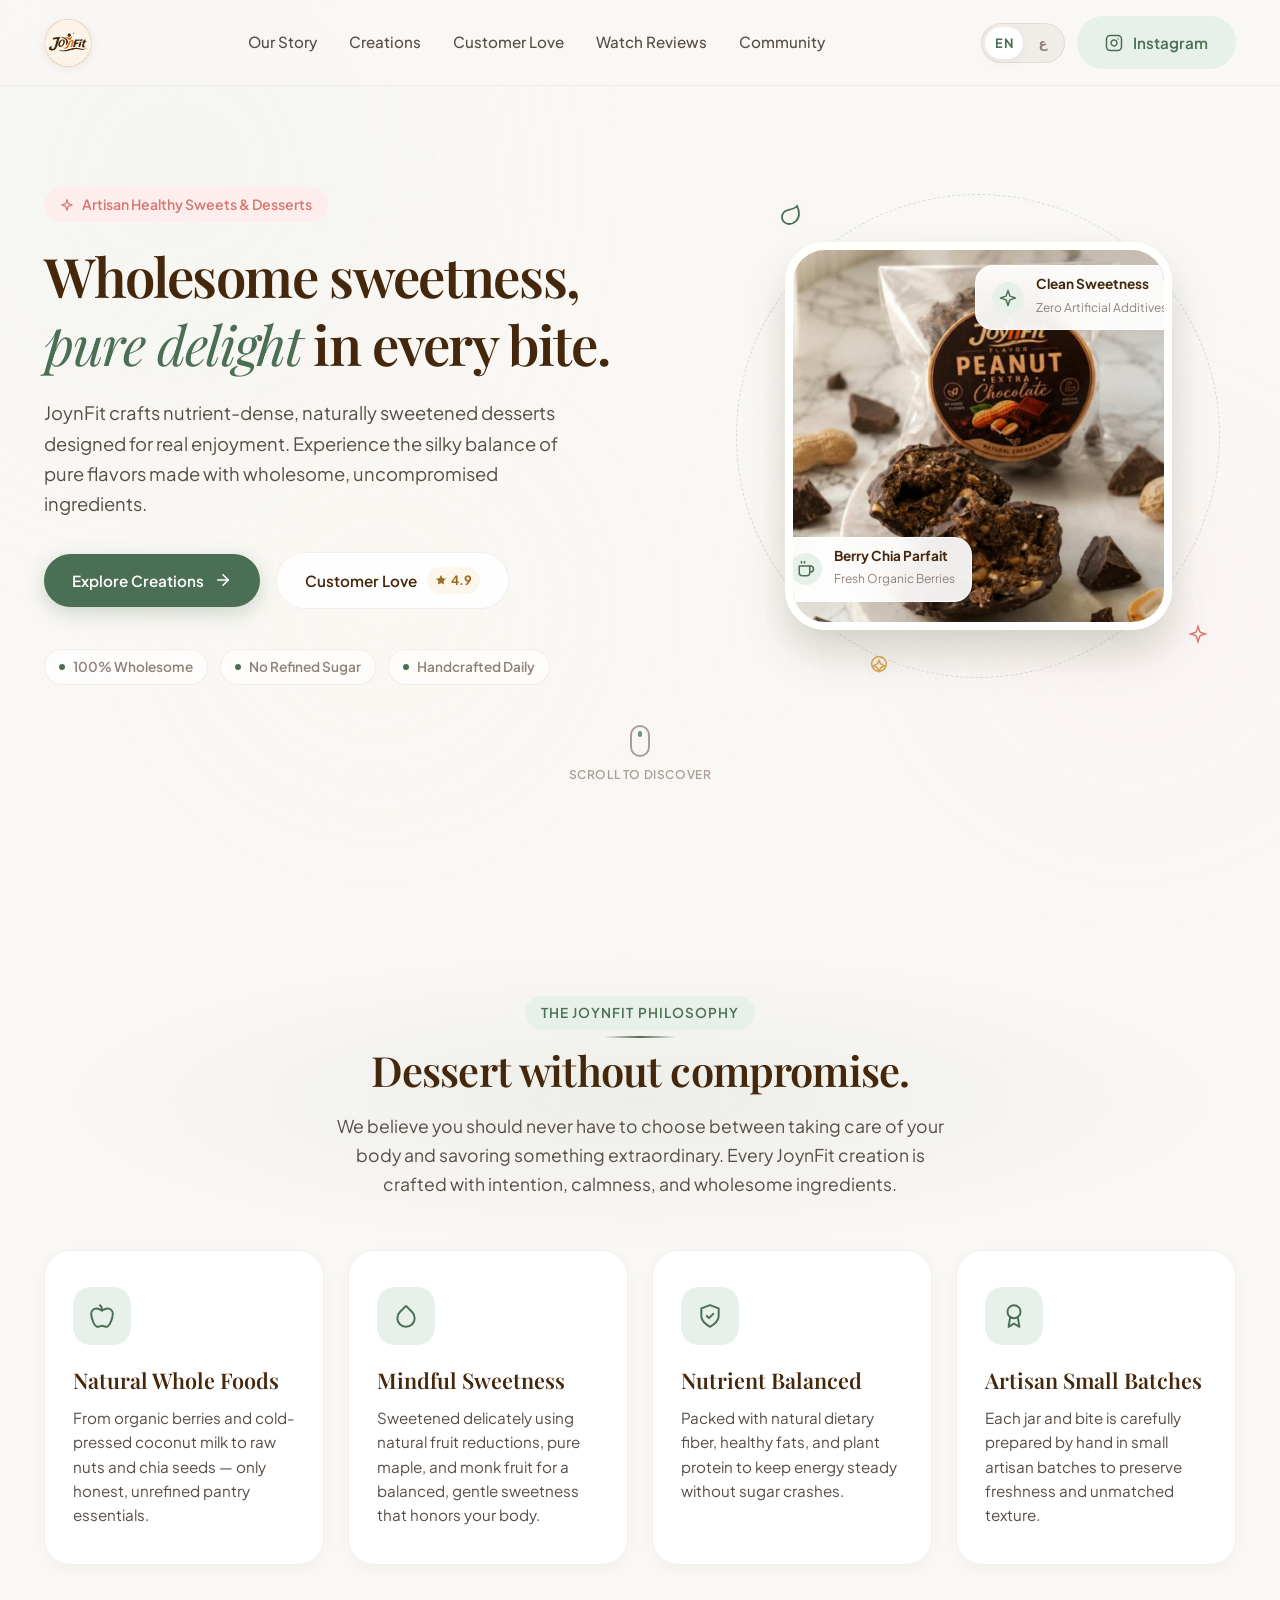
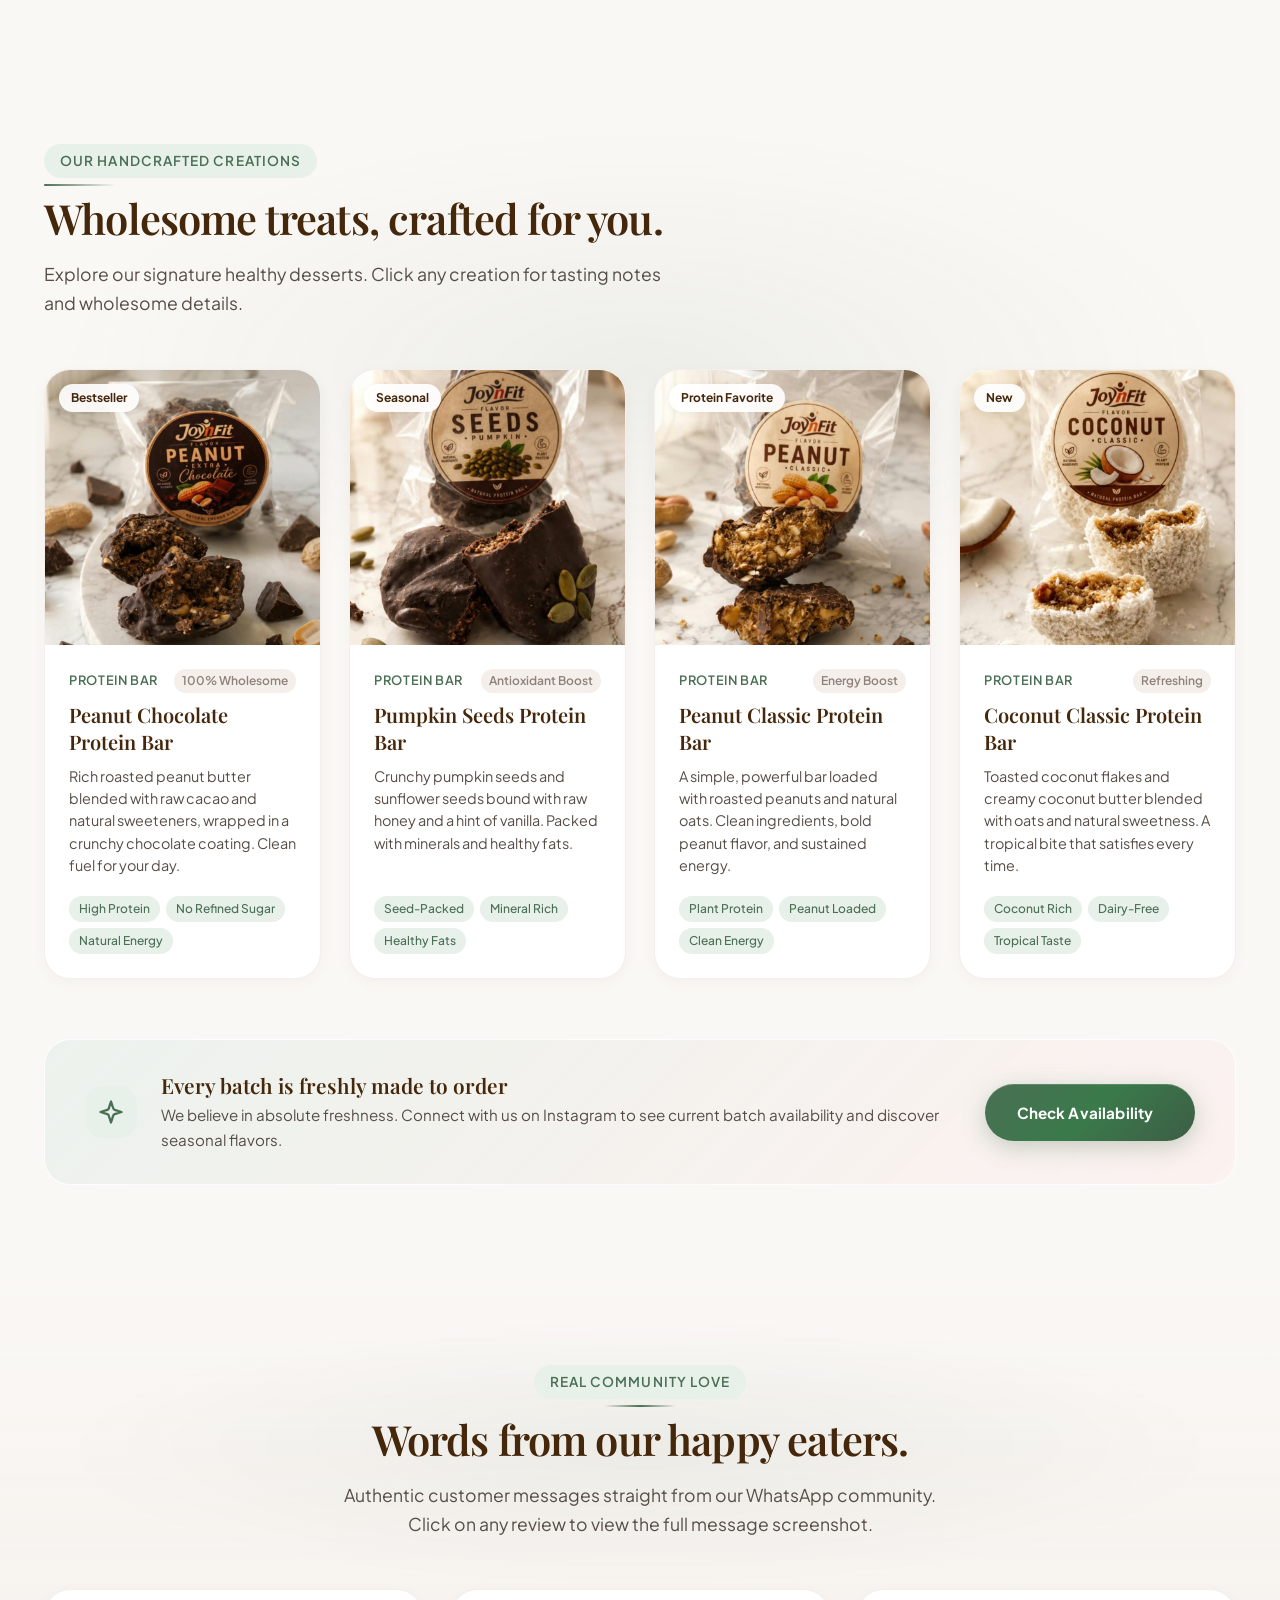
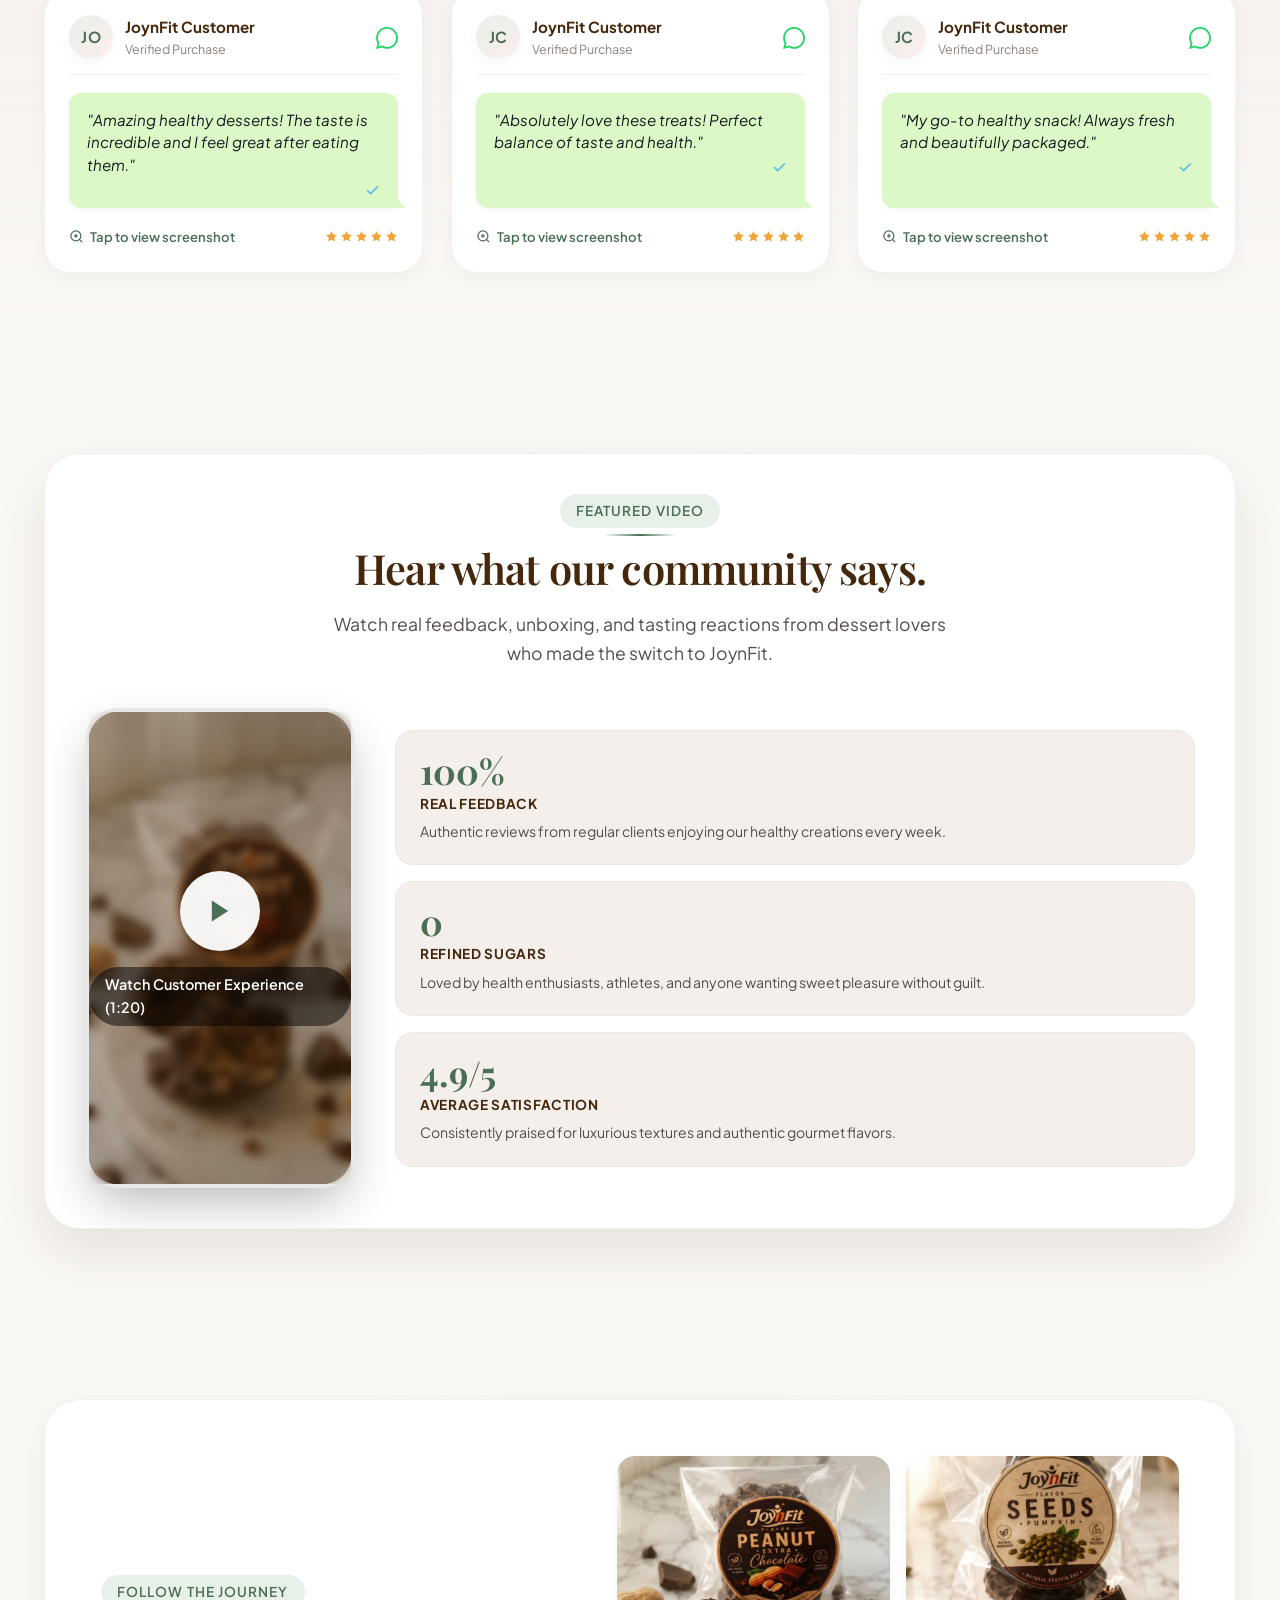
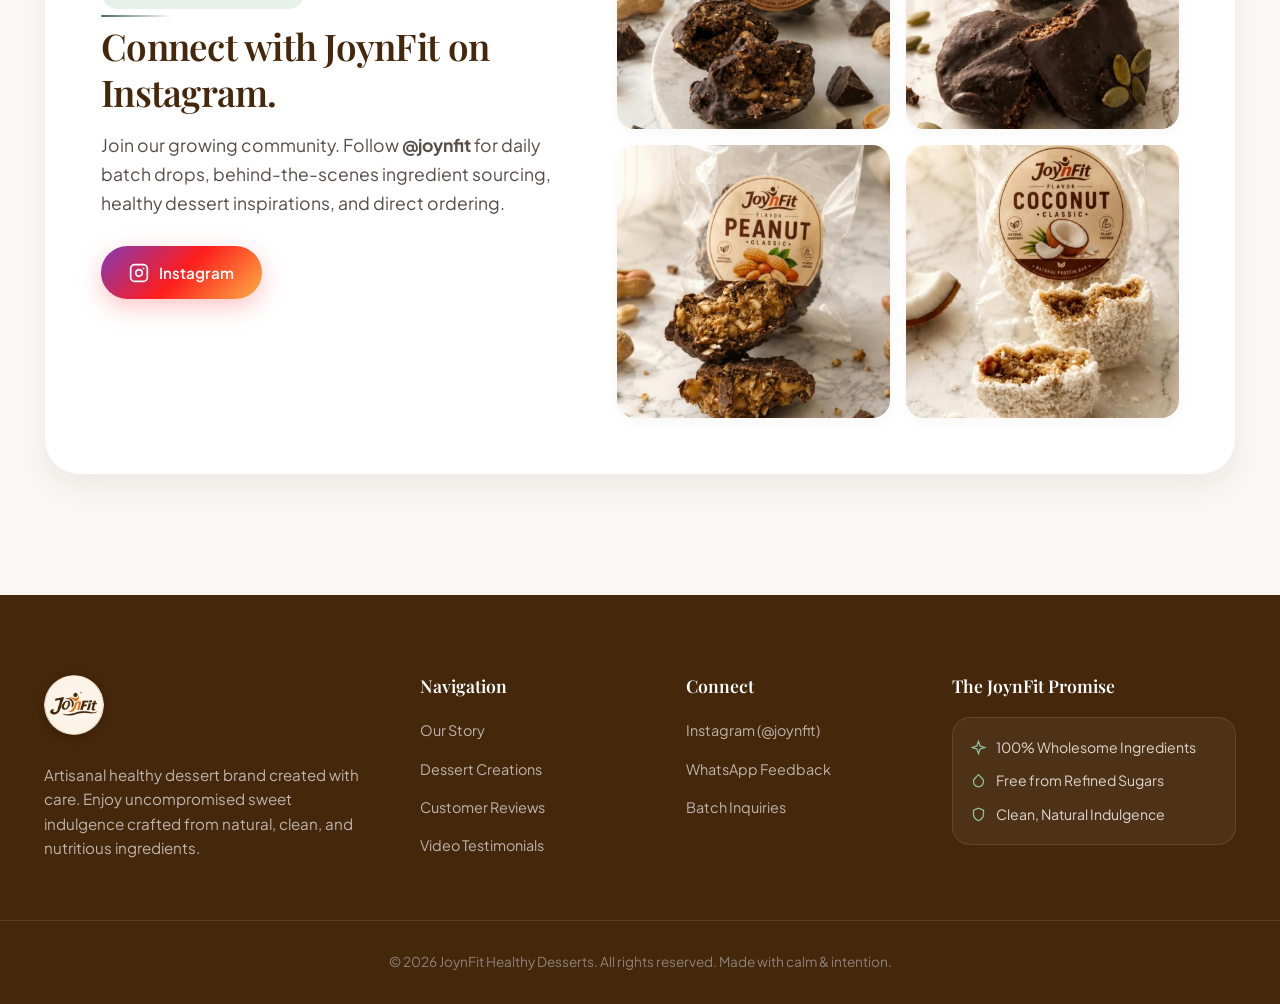
==== index.html @ 44694076 "Fix animations not appearing due to cache and CSS/JS mismatch. Add asset cache-busting, enable motio" ====
<!DOCTYPE html>
<html lang="en">

<head>
    <meta charset="UTF-8">
    <meta name="viewport" content="width=device-width, initial-scale=1.0">
    <title data-i18n="page.title">JoynFit — Healthy Desserts Crafted for Pure Joy</title>
    <meta name="description"
        content="Discover JoynFit: artisan healthy desserts made with wholesome ingredients, zero refined sugars, and exquisite taste. Fresh, clean, and guilt-free indulgence." data-i18n-content="page.description">

    <!-- Google Fonts: Playfair Display & Plus Jakarta Sans -->
    <link rel="preconnect" href="https://fonts.googleapis.com">
    <link rel="preconnect" href="https://fonts.gstatic.com" crossorigin>
    <link
        href="https://fonts.googleapis.com/css2?family=Cairo:wght@400;500;600;700&family=Outfit:wght@300;400;500;600;700&family=Playfair+Display:ital,wght@0,500;0,600;0,700;1,400;1,600&family=Plus+Jakarta+Sans:wght@300;400;500;600;700&display=swap"
        rel="stylesheet">

    <link rel="stylesheet" href="landingPage.css?v=20260921b">
</head>

<body class="js-pending">

    <!-- Ambient Organic Background Blobs -->
    <div class="ambient-glow glow-1" aria-hidden="true"></div>
    <div class="ambient-glow glow-2" aria-hidden="true"></div>
    <div class="ambient-glow glow-3" aria-hidden="true"></div>

    <!-- Navigation Bar -->
    <header class="site-header" id="header">
        <div class="nav-container">
            <a href="#hero" class="brand-logo" aria-label="JoynFit Home">
                <img src="assets/images/brand/joynfit_logo.png" alt="JoynFit" class="navbar-logo-img">
            </a>

            <nav class="desktop-nav" aria-label="Main Navigation">
                <ul class="nav-links">
                    <li><a href="#about" data-i18n="nav.story">Our Story</a></li>
                    <li><a href="#products" data-i18n="nav.creations">Creations</a></li>
                    <li><a href="#reviews" data-i18n="nav.love">Customer Love</a></li>
                    <li><a href="#video-review" data-i18n="nav.watch">Watch Reviews</a></li>
                    <li><a href="#instagram" data-i18n="nav.community">Community</a></li>
                </ul>
            </nav>

            <div class="header-actions">
                <div class="lang-switcher" role="group" aria-label="Language">
                    <button type="button" class="lang-btn is-active" data-set-lang="en" aria-pressed="true">EN</button>
                    <button type="button" class="lang-btn" data-set-lang="ar" aria-pressed="false">ع</button>
                </div>

                <a href="https://www.instagram.com/joynfit.eg?stkn=MWc2dnRtcTJsa2xocQ=="
                    class="btn btn-secondary nav-btn">
                    <svg width="18" height="18" viewBox="0 0 24 24" fill="none" stroke="currentColor" stroke-width="2"
                        stroke-linecap="round" stroke-linejoin="round">
                        <rect x="2" y="2" width="20" height="20" rx="5" ry="5"></rect>
                        <path d="M16 11.37A4 4 0 1 1 12.63 8 4 4 0 0 1 16 11.37z"></path>
                        <line x1="17.5" y1="6.5" x2="17.51" y2="6.5"></line>
                    </svg>
                    <span data-i18n="nav.instagram">Instagram</span>
                </a>
                <button class="mobile-toggle" id="mobileMenuBtn" aria-label="Toggle Navigation Menu">
                    <span></span>
                    <span></span>
                    <span></span>
                </button>
            </div>
        </div>

        <!-- Mobile Drawer Menu -->
        <div class="mobile-menu" id="mobileMenu">
            <ul class="mobile-links">
                <li><a href="#about" class="mobile-nav-link" data-i18n="nav.story">Our Story</a></li>
                <li><a href="#products" class="mobile-nav-link" data-i18n="nav.creations">Creations</a></li>
                <li><a href="#reviews" class="mobile-nav-link" data-i18n="nav.love">Customer Love</a></li>
                <li><a href="#video-review" class="mobile-nav-link" data-i18n="nav.watch">Watch Reviews</a></li>
                <li><a href="#instagram" class="mobile-nav-link" data-i18n="nav.community">Community</a></li>
            </ul>
            <div class="mobile-action-wrapper">
                <a href="#instagram" class="btn btn-primary mobile-cta" data-i18n="nav.explore_ig">Explore on Instagram</a>
            </div>
        </div>
    </header>

    <main>
        <!-- HERO SECTION -->
        <section class="hero-section animate-section" id="hero" data-section-anim="hero">
            <div class="container hero-grid">
                <!-- Hero Content Column -->
                <div class="hero-content reveal-on-scroll">
                    <div class="hero-tag">
                        <span class="tag-icon">
                            <svg width="14" height="14" viewBox="0 0 24 24" fill="none" stroke="currentColor"
                                stroke-width="2.2" stroke-linecap="round" stroke-linejoin="round">
                                <path
                                    d="m12 3-1.9 5.8a2 2 0 0 1-1.3 1.3L3 12l5.8 1.9a2 2 0 0 1 1.3 1.3L12 21l1.9-5.8a2 2 0 0 1 1.3-1.3L21 12l-5.8-1.9a2 2 0 0 1-1.3-1.3Z" />
                            </svg>
                        </span>
                        <span data-i18n="hero.tag">Artisan Healthy Sweets & Desserts</span>
                    </div>

                    <h1 class="hero-title" data-i18n-html="hero.title">
                        Wholesome sweetness, <br>
                        <em>pure delight</em> in every bite.
                    </h1>

                    <p class="hero-description" data-i18n="hero.desc">
                        JoynFit crafts nutrient-dense, naturally sweetened desserts designed for real enjoyment.
                        Experience the silky balance of pure flavors made with wholesome, uncompromised ingredients.
                    </p>

                    <div class="hero-cta-group">
                        <a href="#products" class="btn btn-primary">
                            <span data-i18n="hero.cta_explore">Explore Creations</span>
                            <svg width="18" height="18" viewBox="0 0 24 24" fill="none" stroke="currentColor"
                                stroke-width="2" stroke-linecap="round" stroke-linejoin="round">
                                <line x1="5" y1="12" x2="19" y2="12"></line>
                                <polyline points="12 5 19 12 12 19"></polyline>
                            </svg>
                        </a>
                        <a href="#reviews" class="btn btn-outline">
                            <span data-i18n="hero.cta_love">Customer Love</span>
                            <span class="badge-count">
                                <svg width="12" height="12" viewBox="0 0 24 24" fill="currentColor">
                                    <polygon
                                        points="12 2 15.09 8.26 22 9.27 17 14.14 18.18 21.02 12 17.77 5.82 21.02 7 14.14 2 9.27 8.91 8.26 12 2" />
                                </svg>
                                4.9
                            </span>
                        </a>
                    </div>

                    <!-- Trust Badges -->
                    <div class="hero-pill-badges">
                        <div class="pill-badge">
                            <span class="pill-dot"></span>
                            <span data-i18n="hero.pill1">100% Wholesome</span>
                        </div>
                        <div class="pill-badge">
                            <span class="pill-dot"></span>
                            <span data-i18n="hero.pill2">No Refined Sugar</span>
                        </div>
                        <div class="pill-badge">
                            <span class="pill-dot"></span>
                            <span data-i18n="hero.pill3">Handcrafted Daily</span>
                        </div>
                    </div>
                </div>

                <!-- Hero Visual Showcase Column -->
                <div class="hero-visual reveal-on-scroll">
                    <div class="hero-showcase-wrapper">
                        <!-- Organic soft backdrop rings -->
                        <div class="halo-circle halo-outer"></div>
                        <div class="halo-circle halo-inner"></div>

                        <!-- Floating Hero Image -->
                        <div class="floating-hero-image-card">
                            <img src="assets/images/products/dessert1.jpeg" alt="JoynFit Layered Chia & Berry Parfait"
                                class="hero-main-img" id="heroMainImage">

                            <!-- Floating Micro Glass Badges -->
                            <div class="floating-badge badge-top-right">
                                <span class="badge-icon-svg">
                                    <svg width="18" height="18" viewBox="0 0 24 24" fill="none" stroke="currentColor"
                                        stroke-width="2" stroke-linecap="round" stroke-linejoin="round">
                                        <path d="M12 2L9.5 9.5 2 12l7.5 2.5L12 22l2.5-7.5L22 12l-7.5-2.5z" />
                                    </svg>
                                </span>
                                <div class="badge-text-group">
                                    <strong data-i18n="hero.badge1_title">Clean Sweetness</strong>
                                    <small data-i18n="hero.badge1_sub">Zero Artificial Additives</small>
                                </div>
                            </div>

                            <div class="floating-badge badge-bottom-left">
                                <span class="badge-icon-svg">
                                    <svg width="18" height="18" viewBox="0 0 24 24" fill="none" stroke="currentColor"
                                        stroke-width="2" stroke-linecap="round" stroke-linejoin="round">
                                        <path d="M17 8h1a4 4 0 1 1 0 8h-1" />
                                        <path d="M3 8h14v9a4 4 0 0 1-4 4H7a4 4 0 0 1-4-4Z" />
                                        <line x1="6" y1="2" x2="6" y2="4" />
                                        <line x1="10" y1="2" x2="10" y2="4" />
                                    </svg>
                                </span>
                                <div class="badge-text-group">
                                    <strong data-i18n="hero.badge2_title">Berry Chia Parfait</strong>
                                    <small data-i18n="hero.badge2_sub">Fresh Organic Berries</small>
                                </div>
                            </div>
                        </div>

                        <!-- Decorative Floating Organic SVGs -->
                        <div class="deco-leaf leaf-1" aria-hidden="true">
                            <svg width="24" height="24" viewBox="0 0 24 24" fill="none" stroke="var(--accent-matcha)"
                                stroke-width="1.8">
                                <path
                                    d="M11 20A7 7 0 0 1 9.8 6.1C15.5 5 17 4.48 19 2c1 2 2 4.18 2 8 0 5.5-4.78 10-10 10Z" />
                            </svg>
                        </div>
                        <div class="deco-leaf leaf-2" aria-hidden="true">
                            <svg width="20" height="20" viewBox="0 0 24 24" fill="none" stroke="var(--accent-rose)"
                                stroke-width="1.8">
                                <path
                                    d="m12 3-1.9 5.8a2 2 0 0 1-1.3 1.3L3 12l5.8 1.9a2 2 0 0 1 1.3 1.3L12 21l1.9-5.8a2 2 0 0 1 1.3-1.3L21 12l-5.8-1.9a2 2 0 0 1-1.3-1.3Z" />
                            </svg>
                        </div>
                        <div class="deco-leaf leaf-3" aria-hidden="true">
                            <svg width="22" height="22" viewBox="0 0 24 24" fill="none" stroke="var(--accent-honey)"
                                stroke-width="1.8">
                                <circle cx="12" cy="12" r="8" />
                                <path d="m12 8 2 4 4 2-4 2-2 4-2-4-4-2 4-2Z" />
                            </svg>
                        </div>
                    </div>
                </div>
            </div>

            <!-- Scroll Indicator -->
            <a href="#about" class="scroll-indicator" aria-label="Scroll down">
                <span class="mouse-icon">
                    <span class="mouse-wheel"></span>
                </span>
                <span class="scroll-text" data-i18n="hero.scroll">Scroll to discover</span>
            </a>
        </section>

        <!-- BRAND STORY & PILLARS SECTION -->
        <section class="about-section animate-section" id="about" data-section-anim="about">
            <div class="container">
                <div class="section-header text-center reveal-on-scroll anim-child">
                    <span class="sub-heading" data-i18n="about.eyebrow">The JoynFit Philosophy</span>
                    <h2 class="section-title" data-i18n="about.title">Dessert without compromise.</h2>
                    <p class="section-intro" data-i18n="about.intro">
                        We believe you should never have to choose between taking care of your body and savoring
                        something extraordinary. Every JoynFit creation is crafted with intention, calmness, and
                        wholesome ingredients.
                    </p>
                </div>

                <div class="pillars-grid">
                    <div class="pillar-card reveal-on-scroll anim-child">
                        <div class="pillar-icon-box">
                            <svg width="26" height="26" viewBox="0 0 24 24" fill="none" stroke="currentColor"
                                stroke-width="1.8" stroke-linecap="round" stroke-linejoin="round">
                                <path
                                    d="M12 20.94c1.5 0 2.75 1.06 4 1.06 3 0 6-8 6-12.22A4.91 4.91 0 0 0 17 5c-2.22 0-4 1.44-5 2-1-.56-2.78-2-5-2a4.9 4.9 0 0 0-5 4.78C2 14 5 22 8 22c1.25 0 2.5-1.06 4-1.06Z" />
                                <path d="M10 2c1 .5 2 2 2 5" />
                            </svg>
                        </div>
                        <h3 data-i18n="about.p1_title">Natural Whole Foods</h3>
                        <p data-i18n="about.p1_desc">From organic berries and cold-pressed coconut milk to raw nuts and chia seeds — only honest,
                            unrefined pantry essentials.</p>
                    </div>

                    <div class="pillar-card reveal-on-scroll anim-child">
                        <div class="pillar-icon-box">
                            <svg width="26" height="26" viewBox="0 0 24 24" fill="none" stroke="currentColor"
                                stroke-width="1.8" stroke-linecap="round" stroke-linejoin="round">
                                <path d="M12 2.69l5.66 5.66a8 8 0 1 1-11.31 0z" />
                            </svg>
                        </div>
                        <h3 data-i18n="about.p2_title">Mindful Sweetness</h3>
                        <p data-i18n="about.p2_desc">Sweetened delicately using natural fruit reductions, pure maple, and monk fruit for a
                            balanced, gentle sweetness that honors your body.</p>
                    </div>

                    <div class="pillar-card reveal-on-scroll anim-child">
                        <div class="pillar-icon-box">
                            <svg width="26" height="26" viewBox="0 0 24 24" fill="none" stroke="currentColor"
                                stroke-width="1.8" stroke-linecap="round" stroke-linejoin="round">
                                <path d="M12 22s8-4 8-10V5l-8-3-8 3v7c0 6 8 10 8 10z" />
                                <path d="m9 12 2 2 4-4" />
                            </svg>
                        </div>
                        <h3 data-i18n="about.p3_title">Nutrient Balanced</h3>
                        <p data-i18n="about.p3_desc">Packed with natural dietary fiber, healthy fats, and plant protein to keep energy steady
                            without sugar crashes.</p>
                    </div>

                    <div class="pillar-card reveal-on-scroll anim-child">
                        <div class="pillar-icon-box">
                            <svg width="26" height="26" viewBox="0 0 24 24" fill="none" stroke="currentColor"
                                stroke-width="1.8" stroke-linecap="round" stroke-linejoin="round">
                                <circle cx="12" cy="8" r="6" />
                                <path d="M15.477 12.89 17 22l-5-3-5 3 1.523-9.11" />
                            </svg>
                        </div>
                        <h3 data-i18n="about.p4_title">Artisan Small Batches</h3>
                        <p data-i18n="about.p4_desc">Each jar and bite is carefully prepared by hand in small artisan batches to preserve
                            freshness and unmatched texture.</p>
                    </div>
                </div>
            </div>
        </section>

        <!-- PRODUCTS SHOWCASE SECTION -->
        <section class="products-section animate-section" id="products" data-section-anim="products">
            <div class="container">
                <div class="products-header reveal-on-scroll anim-child">
                    <div>
                        <span class="sub-heading" data-i18n="products.eyebrow">Our Handcrafted Creations</span>
                        <h2 class="section-title" data-i18n="products.title">Wholesome treats, crafted for you.</h2>
                        <p class="section-intro" data-i18n="products.intro">Explore our signature healthy desserts. Click any creation for tasting
                            notes and wholesome details.</p>
                    </div>


                </div>

                <!-- Product Cards Grid -->
                <div class="products-grid">

                    <!-- Product Card 1 -->
                    <div class="product-card reveal-on-scroll anim-child">
                        <div class="product-img-wrapper">
                            <span class="product-tag" data-i18n="p1.tag">Bestseller</span>
                            <img src="assets/images/products/dessert1.jpeg" alt="Peanut Chocolate Protein Bar"
                                class="product-img">
                            <button class="quick-view-btn" data-i18n="products.quick">Quick View</button>
                        </div>
                        <div class="product-info">
                            <div class="product-meta">
                                <span class="product-category" data-i18n="products.category">Protein Bar</span>
                                <span class="calorie-badge" data-i18n="p1.badge">100% Wholesome</span>
                            </div>
                            <h3 class="product-name" data-i18n="p1.name">Peanut Chocolate Protein Bar</h3>
                            <p class="product-desc" data-i18n="p1.desc">Rich roasted peanut butter blended with raw cacao and natural sweeteners, wrapped in a crunchy chocolate coating. Clean fuel for your day.</p>

                            <div class="product-highlights">
                                <span class="highlight-chip" data-i18n="p1.h1">High Protein</span>
                                <span class="highlight-chip" data-i18n="p1.h2">No Refined Sugar</span>
                                <span class="highlight-chip" data-i18n="p1.h3">Natural Energy</span>
                            </div>

                            <!-- Product Details for Modal (Stored cleanly in HTML) -->
                            <div class="product-extra-data" hidden>
                                <span class="extra-calories">220 kcal</span>
                                <span class="extra-protein">12g</span>
                                <span class="extra-fiber">4g</span>
                                <span class="extra-ingredients" data-i18n="p1.ing">Roasted peanut butter, organic raw cacao, Medjool dates, oats, natural chocolate coating, pink Himalayan salt.</span>
                            </div>
                        </div>
                    </div>

                    <!-- Product Card 2 -->
                    <div class="product-card reveal-on-scroll anim-child">
                        <div class="product-img-wrapper">
                            <span class="product-tag" data-i18n="p2.tag">Seasonal</span>
                            <img src="assets/images/products/dessert2.jpeg" alt="Pumpkin Seeds Protein Bar"
                                class="product-img">
                            <button class="quick-view-btn" data-i18n="products.quick">Quick View</button>
                        </div>
                        <div class="product-info">
                            <div class="product-meta">
                                <span class="product-category" data-i18n="products.category">Protein Bar</span>
                                <span class="calorie-badge" data-i18n="p2.badge">Antioxidant Boost</span>
                            </div>
                            <h3 class="product-name" data-i18n="p2.name">Pumpkin Seeds Protein Bar</h3>
                            <p class="product-desc" data-i18n="p2.desc">Crunchy pumpkin seeds and sunflower seeds bound with raw honey and a hint of vanilla. Packed with minerals and healthy fats.</p>

                            <div class="product-highlights">
                                <span class="highlight-chip" data-i18n="p2.h1">Seed-Packed</span>
                                <span class="highlight-chip" data-i18n="p2.h2">Mineral Rich</span>
                                <span class="highlight-chip" data-i18n="p2.h3">Healthy Fats</span>
                            </div>

                            <!-- Product Details for Modal (Stored cleanly in HTML) -->
                            <div class="product-extra-data" hidden>
                                <span class="extra-calories">200 kcal</span>
                                <span class="extra-protein">10g</span>
                                <span class="extra-fiber">5g</span>
                                <span class="extra-ingredients" data-i18n="p2.ing">Pumpkin seeds, sunflower seeds, raw honey, oats, vanilla extract, cold-pressed coconut oil.</span>
                            </div>
                        </div>
                    </div>

                    <!-- Product Card 3 -->
                    <div class="product-card reveal-on-scroll anim-child">
                        <div class="product-img-wrapper">
                            <span class="product-tag" data-i18n="p3.tag">Protein Favorite</span>
                            <img src="assets/images/products/dessert3.jpeg" alt="Peanut Classic Protein Bar"
                                class="product-img">
                            <button class="quick-view-btn" data-i18n="products.quick">Quick View</button>
                        </div>
                        <div class="product-info">
                            <div class="product-meta">
                                <span class="product-category" data-i18n="products.category">Protein Bar</span>
                                <span class="calorie-badge" data-i18n="p3.badge">Energy Boost</span>
                            </div>
                            <h3 class="product-name" data-i18n="p3.name">Peanut Classic Protein Bar</h3>
                            <p class="product-desc" data-i18n="p3.desc">A simple, powerful bar loaded with roasted peanuts and natural oats. Clean ingredients, bold peanut flavor, and sustained energy.</p>

                            <div class="product-highlights">
                                <span class="highlight-chip" data-i18n="p3.h1">Plant Protein</span>
                                <span class="highlight-chip" data-i18n="p3.h2">Peanut Loaded</span>
                                <span class="highlight-chip" data-i18n="p3.h3">Clean Energy</span>
                            </div>

                            <!-- Product Details for Modal (Stored cleanly in HTML) -->
                            <div class="product-extra-data" hidden>
                                <span class="extra-calories">210 kcal</span>
                                <span class="extra-protein">11g</span>
                                <span class="extra-fiber">3g</span>
                                <span class="extra-ingredients" data-i18n="p3.ing">Roasted peanuts, organic oats, Medjool dates, natural peanut butter, a touch of sea salt.</span>
                            </div>
                        </div>
                    </div>

                    <!-- Product Card 4 -->
                    <div class="product-card reveal-on-scroll anim-child">
                        <div class="product-img-wrapper">
                            <span class="product-tag" data-i18n="p4.tag">New</span>
                            <img src="assets/images/products/dessert4.jpeg" alt="Coconut Classic Protein Bar"
                                class="product-img">
                            <button class="quick-view-btn" data-i18n="products.quick">Quick View</button>
                        </div>
                        <div class="product-info">
                            <div class="product-meta">
                                <span class="product-category" data-i18n="products.category">Protein Bar</span>
                                <span class="calorie-badge" data-i18n="p4.badge">Refreshing</span>
                            </div>
                            <h3 class="product-name" data-i18n="p4.name">Coconut Classic Protein Bar</h3>
                            <p class="product-desc" data-i18n="p4.desc">Toasted coconut flakes and creamy coconut butter blended with oats and natural sweetness. A tropical bite that satisfies every time.</p>

                            <div class="product-highlights">
                                <span class="highlight-chip" data-i18n="p4.h1">Coconut Rich</span>
                                <span class="highlight-chip" data-i18n="p4.h2">Dairy-Free</span>
                                <span class="highlight-chip" data-i18n="p4.h3">Tropical Taste</span>
                            </div>

                            <!-- Product Details for Modal (Stored cleanly in HTML) -->
                            <div class="product-extra-data" hidden>
                                <span class="extra-calories">190 kcal</span>
                                <span class="extra-protein">8g</span>
                                <span class="extra-fiber">4g</span>
                                <span class="extra-ingredients" data-i18n="p4.ing">Toasted coconut flakes, coconut butter, organic oats, Medjool dates, vanilla extract, a pinch of sea salt.</span>
                            </div>
                        </div>
                    </div>

                </div>

                <!-- Note to User / Custom Order Banner -->
                <div class="custom-orders-callout reveal-on-scroll anim-child">
                    <div class="callout-icon-svg">
                        <svg width="28" height="28" viewBox="0 0 24 24" fill="none" stroke="currentColor"
                            stroke-width="2" stroke-linecap="round" stroke-linejoin="round">
                            <path
                                d="m12 3-1.9 5.8a2 2 0 0 1-1.3 1.3L3 12l5.8 1.9a2 2 0 0 1 1.3 1.3L12 21l1.9-5.8a2 2 0 0 1 1.3-1.3L21 12l-5.8-1.9a2 2 0 0 1-1.3-1.3Z" />
                        </svg>
                    </div>
                    <div class="callout-content">
                        <h4 data-i18n="callout.title">Every batch is freshly made to order</h4>
                        <p data-i18n="callout.desc">We believe in absolute freshness. Connect with us on Instagram to see current batch
                            availability and discover seasonal flavors.</p>
                    </div>
                    <a href="#instagram" class="btn btn-callout-cta">
                        <span data-i18n="callout.cta">Check Availability</span>
                        <svg width="18" height="18" viewBox="0 0 24 24" fill="none" stroke="currentColor"
                            stroke-width="2.2" stroke-linecap="round" stroke-linejoin="round">
                            <line x1="5" y1="12" x2="19" y2="12"></line>
                            <polyline points="12 5 19 12 12 19"></polyline>
                        </svg>
                    </a>
                </div>
            </div>
        </section>

        <!-- CUSTOMER REVIEWS (WHATSAPP TESTIMONIALS) SECTION -->
        <section class="reviews-section animate-section" id="reviews" data-section-anim="reviews">
            <div class="container">
                <div class="section-header text-center reveal-on-scroll anim-child">
                    <span class="sub-heading" data-i18n="reviews.eyebrow">Real Community Love</span>
                    <h2 class="section-title" data-i18n="reviews.title">Words from our happy eaters.</h2>
                    <p class="section-intro" data-i18n="reviews.intro">
                        Authentic customer messages straight from our WhatsApp community. Click on any review to view
                        the full message screenshot.
                    </p>
                </div>

                <div class="reviews-gallery-wrapper">
                    <div class="reviews-grid" id="reviewsGrid">

                        <!-- Review Card 1 (WhatsApp Mock Card & Screenshot Slot) -->
                        <div class="review-card reveal-on-scroll anim-child" data-review-img="assets/images/reviews/review1.jpeg">
                            <div class="whatsapp-card-header">
                                <div class="user-avatar-initials">JO</div>
                                <div class="user-meta">
                                    <div class="user-name" data-i18n="reviews.customer">JoynFit Customer</div>
                                    <div class="user-status" data-i18n="reviews.verified">Verified Purchase</div>
                                </div>
                                <div class="wa-brand-icon" title="WhatsApp Verified Feedback">
                                    <svg width="22" height="22" viewBox="0 0 24 24" fill="#25D366">
                                        <path
                                            d="M.057 24l1.687-6.163c-1.041-1.804-1.588-3.849-1.587-5.946.003-6.556 5.338-11.891 11.893-11.891 3.181.001 6.167 1.24 8.413 3.488 2.245 2.248 3.481 5.236 3.48 8.414-.003 6.557-5.338 11.892-11.893 11.892-1.99-.001-3.951-.5-5.688-1.448l-6.305 1.654zm6.597-3.807c1.676.995 3.276 1.591 5.392 1.592 5.448 0 9.886-4.434 9.889-9.885.002-5.462-4.415-9.89-9.881-9.892-5.452 0-9.887 4.434-9.889 9.884-.001 2.225.651 3.891 1.746 5.634l-.999 3.648 3.742-.981z" />
                                    </svg>
                                </div>
                            </div>

                            <div class="wa-chat-bubble">
                                <p class="wa-message-text" data-i18n="reviews.q1">
                                    "Amazing healthy desserts! The taste is incredible and I feel great after eating
                                    them."
                                </p>
                                <div class="wa-message-footer">
                                    <span class="wa-checkmarks">
                                        <svg width="15" height="15" viewBox="0 0 24 24" fill="none"
                                            stroke="currentColor" stroke-width="2.5" stroke-linecap="round"
                                            stroke-linejoin="round">
                                            <polyline points="20 6 9 17 4 12"></polyline>
                                        </svg>
                                    </span>
                                </div>
                            </div>

                            <div class="review-card-action">
                                <span class="review-view-hint">
                                    <svg width="15" height="15" viewBox="0 0 24 24" fill="none" stroke="currentColor"
                                        stroke-width="2">
                                        <circle cx="11" cy="11" r="8"></circle>
                                        <line x1="21" y1="21" x2="16.65" y2="16.65"></line>
                                        <line x1="11" y1="8" x2="11" y2="14"></line>
                                        <line x1="8" y1="11" x2="14" y2="11"></line>
                                    </svg>
                                    <span data-i18n="reviews.tap">Tap to view screenshot</span>
                                </span>
                                <span class="rating-stars" aria-label="5 stars">
                                    <svg width="13" height="13" viewBox="0 0 24 24" fill="currentColor">
                                        <polygon
                                            points="12 2 15.09 8.26 22 9.27 17 14.14 18.18 21.02 12 17.77 5.82 21.02 7 14.14 2 9.27 8.91 8.26 12 2" />
                                    </svg>
                                    <svg width="13" height="13" viewBox="0 0 24 24" fill="currentColor">
                                        <polygon
                                            points="12 2 15.09 8.26 22 9.27 17 14.14 18.18 21.02 12 17.77 5.82 21.02 7 14.14 2 9.27 8.91 8.26 12 2" />
                                    </svg>
                                    <svg width="13" height="13" viewBox="0 0 24 24" fill="currentColor">
                                        <polygon
                                            points="12 2 15.09 8.26 22 9.27 17 14.14 18.18 21.02 12 17.77 5.82 21.02 7 14.14 2 9.27 8.91 8.26 12 2" />
                                    </svg>
                                    <svg width="13" height="13" viewBox="0 0 24 24" fill="currentColor">
                                        <polygon
                                            points="12 2 15.09 8.26 22 9.27 17 14.14 18.18 21.02 12 17.77 5.82 21.02 7 14.14 2 9.27 8.91 8.26 12 2" />
                                    </svg>
                                    <svg width="13" height="13" viewBox="0 0 24 24" fill="currentColor">
                                        <polygon
                                            points="12 2 15.09 8.26 22 9.27 17 14.14 18.18 21.02 12 17.77 5.82 21.02 7 14.14 2 9.27 8.91 8.26 12 2" />
                                    </svg>
                                </span>
                            </div>
                        </div>

                        <!-- Review Card 2 -->
                        <div class="review-card reveal-on-scroll anim-child" data-review-img="assets/images/reviews/review4.jpeg">
                            <div class="whatsapp-card-header">
                                <div class="user-avatar-initials">JC</div>
                                <div class="user-meta">
                                    <div class="user-name" data-i18n="reviews.customer">JoynFit Customer</div>
                                    <div class="user-status" data-i18n="reviews.verified">Verified Purchase</div>
                                </div>
                                <div class="wa-brand-icon" title="WhatsApp Verified Feedback">
                                    <svg width="22" height="22" viewBox="0 0 24 24" fill="#25D366">
                                        <path
                                            d="M.057 24l1.687-6.163c-1.041-1.804-1.588-3.849-1.587-5.946.003-6.556 5.338-11.891 11.893-11.891 3.181.001 6.167 1.24 8.413 3.488 2.245 2.248 3.481 5.236 3.48 8.414-.003 6.557-5.338 11.892-11.893 11.892-1.99-.001-3.951-.5-5.688-1.448l-6.305 1.654zm6.597-3.807c1.676.995 3.276 1.591 5.392 1.592 5.448 0 9.886-4.434 9.889-9.885.002-5.462-4.415-9.89-9.881-9.892-5.452 0-9.887 4.434-9.889 9.884-.001 2.225.651 3.891 1.746 5.634l-.999 3.648 3.742-.981z" />
                                    </svg>
                                </div>
                            </div>

                            <div class="wa-chat-bubble">
                                <p class="wa-message-text" data-i18n="reviews.q2">
                                    "Absolutely love these treats! Perfect balance of taste and health."
                                </p>
                                <div class="wa-message-footer">
                                    <span class="wa-checkmarks">
                                        <svg width="15" height="15" viewBox="0 0 24 24" fill="none"
                                            stroke="currentColor" stroke-width="2.5" stroke-linecap="round"
                                            stroke-linejoin="round">
                                            <polyline points="20 6 9 17 4 12"></polyline>
                                        </svg>
                                    </span>
                                </div>
                            </div>

                            <div class="review-card-action">
                                <span class="review-view-hint">
                                    <svg width="15" height="15" viewBox="0 0 24 24" fill="none" stroke="currentColor"
                                        stroke-width="2">
                                        <circle cx="11" cy="11" r="8"></circle>
                                        <line x1="21" y1="21" x2="16.65" y2="16.65"></line>
                                        <line x1="11" y1="8" x2="11" y2="14"></line>
                                        <line x1="8" y1="11" x2="14" y2="11"></line>
                                    </svg>
                                    <span data-i18n="reviews.tap">Tap to view screenshot</span>
                                </span>
                                <span class="rating-stars" aria-label="5 stars">
                                    <svg width="13" height="13" viewBox="0 0 24 24" fill="currentColor">
                                        <polygon
                                            points="12 2 15.09 8.26 22 9.27 17 14.14 18.18 21.02 12 17.77 5.82 21.02 7 14.14 2 9.27 8.91 8.26 12 2" />
                                    </svg>
                                    <svg width="13" height="13" viewBox="0 0 24 24" fill="currentColor">
                                        <polygon
                                            points="12 2 15.09 8.26 22 9.27 17 14.14 18.18 21.02 12 17.77 5.82 21.02 7 14.14 2 9.27 8.91 8.26 12 2" />
                                    </svg>
                                    <svg width="13" height="13" viewBox="0 0 24 24" fill="currentColor">
                                        <polygon
                                            points="12 2 15.09 8.26 22 9.27 17 14.14 18.18 21.02 12 17.77 5.82 21.02 7 14.14 2 9.27 8.91 8.26 12 2" />
                                    </svg>
                                    <svg width="13" height="13" viewBox="0 0 24 24" fill="currentColor">
                                        <polygon
                                            points="12 2 15.09 8.26 22 9.27 17 14.14 18.18 21.02 12 17.77 5.82 21.02 7 14.14 2 9.27 8.91 8.26 12 2" />
                                    </svg>
                                    <svg width="13" height="13" viewBox="0 0 24 24" fill="currentColor">
                                        <polygon
                                            points="12 2 15.09 8.26 22 9.27 17 14.14 18.18 21.02 12 17.77 5.82 21.02 7 14.14 2 9.27 8.91 8.26 12 2" />
                                    </svg>
                                </span>
                            </div>
                        </div>

                        <!-- Review Card 3 -->
                        <div class="review-card reveal-on-scroll anim-child" data-review-img="assets/images/reviews/review7.jpeg">
                            <div class="whatsapp-card-header">
                                <div class="user-avatar-initials">JC</div>
                                <div class="user-meta">
                                    <div class="user-name" data-i18n="reviews.customer">JoynFit Customer</div>
                                    <div class="user-status" data-i18n="reviews.verified">Verified Purchase</div>
                                </div>
                                <div class="wa-brand-icon" title="WhatsApp Verified Feedback">
                                    <svg width="22" height="22" viewBox="0 0 24 24" fill="#25D366">
                                        <path
                                            d="M.057 24l1.687-6.163c-1.041-1.804-1.588-3.849-1.587-5.946.003-6.556 5.338-11.891 11.893-11.891 3.181.001 6.167 1.24 8.413 3.488 2.245 2.248 3.481 5.236 3.48 8.414-.003 6.557-5.338 11.892-11.893 11.892-1.99-.001-3.951-.5-5.688-1.448l-6.305 1.654zm6.597-3.807c1.676.995 3.276 1.591 5.392 1.592 5.448 0 9.886-4.434 9.889-9.885.002-5.462-4.415-9.89-9.881-9.892-5.452 0-9.887 4.434-9.889 9.884-.001 2.225.651 3.891 1.746 5.634l-.999 3.648 3.742-.981z" />
                                    </svg>
                                </div>
                            </div>

                            <div class="wa-chat-bubble">
                                <p class="wa-message-text" data-i18n="reviews.q3">
                                    "My go-to healthy snack! Always fresh and beautifully packaged."
                                </p>
                                <div class="wa-message-footer">
                                    <span class="wa-checkmarks">
                                        <svg width="15" height="15" viewBox="0 0 24 24" fill="none"
                                            stroke="currentColor" stroke-width="2.5" stroke-linecap="round"
                                            stroke-linejoin="round">
                                            <polyline points="20 6 9 17 4 12"></polyline>
                                        </svg>
                                    </span>
                                </div>
                            </div>

                            <div class="review-card-action">
                                <span class="review-view-hint">
                                    <svg width="15" height="15" viewBox="0 0 24 24" fill="none" stroke="currentColor"
                                        stroke-width="2">
                                        <circle cx="11" cy="11" r="8"></circle>
                                        <line x1="21" y1="21" x2="16.65" y2="16.65"></line>
                                        <line x1="11" y1="8" x2="11" y2="14"></line>
                                        <line x1="8" y1="11" x2="14" y2="11"></line>
                                    </svg>
                                    <span data-i18n="reviews.tap">Tap to view screenshot</span>
                                </span>
                                <span class="rating-stars" aria-label="5 stars">
                                    <svg width="13" height="13" viewBox="0 0 24 24" fill="currentColor">
                                        <polygon
                                            points="12 2 15.09 8.26 22 9.27 17 14.14 18.18 21.02 12 17.77 5.82 21.02 7 14.14 2 9.27 8.91 8.26 12 2" />
                                    </svg>
                                    <svg width="13" height="13" viewBox="0 0 24 24" fill="currentColor">
                                        <polygon
                                            points="12 2 15.09 8.26 22 9.27 17 14.14 18.18 21.02 12 17.77 5.82 21.02 7 14.14 2 9.27 8.91 8.26 12 2" />
                                    </svg>
                                    <svg width="13" height="13" viewBox="0 0 24 24" fill="currentColor">
                                        <polygon
                                            points="12 2 15.09 8.26 22 9.27 17 14.14 18.18 21.02 12 17.77 5.82 21.02 7 14.14 2 9.27 8.91 8.26 12 2" />
                                    </svg>
                                    <svg width="13" height="13" viewBox="0 0 24 24" fill="currentColor">
                                        <polygon
                                            points="12 2 15.09 8.26 22 9.27 17 14.14 18.18 21.02 12 17.77 5.82 21.02 7 14.14 2 9.27 8.91 8.26 12 2" />
                                    </svg>
                                    <svg width="13" height="13" viewBox="0 0 24 24" fill="currentColor">
                                        <polygon
                                            points="12 2 15.09 8.26 22 9.27 17 14.14 18.18 21.02 12 17.77 5.82 21.02 7 14.14 2 9.27 8.91 8.26 12 2" />
                                    </svg>
                                </span>
                            </div>
                        </div>

                    </div>
                </div>
            </div>
        </section>

        <!-- CUSTOMER REVIEWS VIDEO SPOTLIGHT SECTION -->
        <section class="video-section animate-section" id="video-review" data-section-anim="video">
            <div class="container">
                <div class="video-showcase-box reveal-on-scroll anim-child">
                    <div class="video-header-content text-center">
                        <span class="sub-heading" data-i18n="video.eyebrow">Featured Video</span>
                        <h2 class="section-title" data-i18n="video.title">Hear what our community says.</h2>
                        <p class="section-intro" data-i18n="video.intro">
                            Watch real feedback, unboxing, and tasting reactions from dessert lovers who made the switch
                            to JoynFit.
                        </p>
                    </div>

                    <div class="video-player-container">
                        <!-- Video Player Frame -->
                        <div class="video-frame" id="videoPlayerFrame">
                            <video id="reviewVideo" preload="metadata" poster="assets/images/products/dessert1.jpeg">
                                <source src="assets/video/joynfit-video.mp4" type="video/mp4">
                                Your browser does not support the video tag.
                            </video>

                            <!-- Video Glass Overlay Controls -->
                            <div class="video-overlay" id="videoOverlay">
                                <button class="play-pulse-btn" id="playVideoBtn"
                                    aria-label="Play Customer Review Video">
                                    <svg width="28" height="28" viewBox="0 0 24 24" fill="currentColor">
                                        <polygon points="5 3 19 12 5 21 5 3"></polygon>
                                    </svg>
                                </button>
                                <span class="video-badge" data-i18n="video.badge">Watch Customer Experience (1:20)</span>
                            </div>

                            <!-- Video Inline Controls Bar -->
                            <div class="video-control-bar" id="videoControlBar">
                                <button class="video-btn" id="miniPlayBtn" aria-label="Play or Pause">
                                    <svg width="16" height="16" viewBox="0 0 24 24" fill="currentColor">
                                        <polygon points="5 3 19 12 5 21 5 3"></polygon>
                                    </svg>
                                </button>
                                <div class="video-progress-bar">
                                    <div class="video-progress-fill" id="videoProgressFill"></div>
                                </div>
                                <button class="video-btn" id="muteBtn" aria-label="Toggle Sound">
                                    <svg width="16" height="16" viewBox="0 0 24 24" fill="none" stroke="currentColor"
                                        stroke-width="2" stroke-linecap="round" stroke-linejoin="round">
                                        <polygon points="11 5 6 9 2 9 2 15 6 15 11 19 11 5"></polygon>
                                        <path d="M19.07 4.93a10 10 0 0 1 0 14.14M15.54 8.46a5 5 0 0 1 0 7.07"></path>
                                    </svg>
                                </button>
                                <button class="video-btn" id="fullscreenBtn" aria-label="Toggle Fullscreen">
                                    <svg width="16" height="16" viewBox="0 0 24 24" fill="none" stroke="currentColor"
                                        stroke-width="2" stroke-linecap="round" stroke-linejoin="round">
                                        <path
                                            d="M8 3H5a2 2 0 0 0-2 2v3m18 0V5a2 2 0 0 0-2-2h-3m0 18h3a2 2 0 0 0 2-2v-3M3 16v3a2 2 0 0 0 2 2h3">
                                        </path>
                                    </svg>
                                </button>
                            </div>
                        </div>

                        <!-- Video highlights side card -->
                        <div class="video-side-stats">
                            <div class="video-stat-item">
                                <span class="stat-number">100%</span>
                                <span class="stat-label" data-i18n="video.s1_label">Real Feedback</span>
                                <p data-i18n="video.s1_desc">Authentic reviews from regular clients enjoying our healthy creations every week.</p>
                            </div>
                            <div class="video-stat-item">
                                <span class="stat-number">0</span>
                                <span class="stat-label" data-i18n="video.s2_label">Refined Sugars</span>
                                <p data-i18n="video.s2_desc">Loved by health enthusiasts, athletes, and anyone wanting sweet pleasure without
                                    guilt.</p>
                            </div>
                            <div class="video-stat-item">
                                <span class="stat-number">4.9/5</span>
                                <span class="stat-label" data-i18n="video.s3_label">Average Satisfaction</span>
                                <p data-i18n="video.s3_desc">Consistently praised for luxurious textures and authentic gourmet flavors.</p>
                            </div>
                        </div>
                    </div>
                </div>
            </div>
        </section>

        <!-- INSTAGRAM / COMMUNITY SECTION -->
        <section class="instagram-section animate-section" id="instagram" data-section-anim="instagram">
            <div class="container">
                <div class="insta-banner-box reveal-on-scroll anim-child">
                    <div class="insta-content">
                        <span class="sub-heading" data-i18n="ig.eyebrow">Follow The Journey</span>
                        <h2 class="section-title" data-i18n="ig.title">Connect with JoynFit on Instagram.</h2>
                        <p class="section-intro" data-i18n-html="ig.intro">
                            Join our growing community. Follow <strong>@joynfit</strong> for daily batch drops,
                            behind-the-scenes ingredient sourcing, healthy dessert inspirations, and direct ordering.
                        </p>
                        <div class="insta-actions">
                            <a href="https://www.instagram.com/joynfit.eg?stkn=MWc2dnRtcTJsa2xocQ==" target="_blank"
                                rel="noopener noreferrer" class="btn btn-instagram">
                                <svg width="20" height="20" viewBox="0 0 24 24" fill="none" stroke="currentColor"
                                    stroke-width="2" stroke-linecap="round" stroke-linejoin="round">
                                    <rect x="2" y="2" width="20" height="20" rx="5" ry="5"></rect>
                                    <path d="M16 11.37A4 4 0 1 1 12.63 8 4 4 0 0 1 16 11.37z"></path>
                                    <line x1="17.5" y1="6.5" x2="17.51" y2="6.5"></line>
                                </svg>
                                <span data-i18n="nav.instagram">Instagram</span>
                            </a>
                        </div>
                    </div>

                    <!-- Instagram Visual Grid Cards -->
                    <div class="insta-grid">
                        <a href="https://www.instagram.com/joynfit.eg?stkn=MWc2dnRtcTJsa2xocQ==" target="_blank"
                            rel="noopener noreferrer" class="insta-post-card">
                            <img src="assets/images/products/dessert1.jpeg" alt="Peanut Chocolate Protein Bar on Instagram">
                            <div class="insta-overlay">
                                <svg width="22" height="22" viewBox="0 0 24 24" fill="white">
                                    <path
                                        d="M12 21.35l-1.45-1.32C5.4 15.36 2 12.28 2 8.5 2 5.42 4.42 3 7.5 3c1.74 0 3.41.81 4.5 2.09C13.09 3.81 14.76 3 16.5 3 19.58 3 22 5.42 22 8.5c0 3.78-3.4 6.86-8.55 11.54L12 21.35z" />
                                </svg>
                            </div>
                        </a>
                        <a href="https://www.instagram.com/joynfit.eg?stkn=MWc2dnRtcTJsa2xocQ==" target="_blank"
                            rel="noopener noreferrer" class="insta-post-card">
                            <img src="assets/images/products/dessert2.jpeg"
                                alt="Pumpkin Seeds Protein Bar on Instagram">
                            <div class="insta-overlay">
                                <svg width="22" height="22" viewBox="0 0 24 24" fill="white">
                                    <path
                                        d="M12 21.35l-1.45-1.32C5.4 15.36 2 12.28 2 8.5 2 5.42 4.42 3 7.5 3c1.74 0 3.41.81 4.5 2.09C13.09 3.81 14.76 3 16.5 3 19.58 3 22 5.42 22 8.5c0 3.78-3.4 6.86-8.55 11.54L12 21.35z" />
                                </svg>
                            </div>
                        </a>
                        <a href="https://www.instagram.com/joynfit.eg?stkn=MWc2dnRtcTJsa2xocQ==" target="_blank"
                            rel="noopener noreferrer" class="insta-post-card">
                            <img src="assets/images/products/dessert3.jpeg" alt="Peanut Classic Protein Bar on Instagram">
                            <div class="insta-overlay">
                                <svg width="22" height="22" viewBox="0 0 24 24" fill="white">
                                    <path
                                        d="M12 21.35l-1.45-1.32C5.4 15.36 2 12.28 2 8.5 2 5.42 4.42 3 7.5 3c1.74 0 3.41.81 4.5 2.09C13.09 3.81 14.76 3 16.5 3 19.58 3 22 5.42 22 8.5c0 3.78-3.4 6.86-8.55 11.54L12 21.35z" />
                                </svg>
                            </div>
                        </a>
                        <a href="https://www.instagram.com/joynfit.eg?stkn=MWc2dnRtcTJsa2xocQ==" target="_blank"
                            rel="noopener noreferrer" class="insta-post-card">
                            <img src="assets/images/products/dessert4.jpeg" alt="Coconut Classic Protein Bar on Instagram">
                            <div class="insta-overlay">
                                <svg width="22" height="22" viewBox="0 0 24 24" fill="white">
                                    <path
                                        d="M12 21.35l-1.45-1.32C5.4 15.36 2 12.28 2 8.5 2 5.42 4.42 3 7.5 3c1.74 0 3.41.81 4.5 2.09C13.09 3.81 14.76 3 16.5 3 19.58 3 22 5.42 22 8.5c0 3.78-3.4 6.86-8.55 11.54L12 21.35z" />
                                </svg>
                            </div>
                        </a>
                    </div>
                </div>
            </div>
        </section>
    </main>

    <!-- FOOTER -->
    <footer class="site-footer animate-section" data-section-anim="footer">
        <div class="container footer-content">
            <div class="footer-brand-col">
                <a href="#hero" class="brand-logo footer-logo" aria-label="JoynFit Home">
                    <img src="assets/images/brand/joynfit_logo.png" alt="JoynFit" class="footer-logo-img">
                </a>
                <p class="footer-bio" data-i18n="footer.bio">
                    Artisanal healthy dessert brand created with care. Enjoy uncompromised sweet indulgence crafted from
                    natural, clean, and nutritious ingredients.
                </p>
            </div>

            <div class="footer-links-col">
                <h4 data-i18n="footer.nav">Navigation</h4>
                <ul>
                    <li><a href="#about" data-i18n="nav.story">Our Story</a></li>
                    <li><a href="#products" data-i18n="footer.creations">Dessert Creations</a></li>
                    <li><a href="#reviews" data-i18n="footer.reviews">Customer Reviews</a></li>
                    <li><a href="#video-review" data-i18n="footer.video">Video Testimonials</a></li>
                </ul>
            </div>

            <div class="footer-links-col">
                <h4 data-i18n="footer.connect">Connect</h4>
                <ul>
                    <li><a href="#instagram" data-i18n="footer.ig">Instagram (@joynfit)</a></li>
                    <li><a href="#reviews" data-i18n="footer.wa">WhatsApp Feedback</a></li>
                    <li><a href="#products" data-i18n="footer.batch">Batch Inquiries</a></li>
                </ul>
            </div>

            <div class="footer-badge-col">
                <h4 data-i18n="footer.promise">The JoynFit Promise</h4>
                <div class="footer-promise-box">
                    <span class="promise-item">
                        <svg width="15" height="15" viewBox="0 0 24 24" fill="none" stroke="currentColor"
                            stroke-width="2">
                            <path d="M12 2L9.5 9.5 2 12l7.5 2.5L12 22l2.5-7.5L22 12l-7.5-2.5z" />
                        </svg>
                        <span data-i18n="footer.pr1">100% Wholesome Ingredients</span>
                    </span>
                    <span class="promise-item">
                        <svg width="15" height="15" viewBox="0 0 24 24" fill="none" stroke="currentColor"
                            stroke-width="2">
                            <path d="M12 2.69l5.66 5.66a8 8 0 1 1-11.31 0z" />
                        </svg>
                        <span data-i18n="footer.pr2">Free from Refined Sugars</span>
                    </span>
                    <span class="promise-item">
                        <svg width="15" height="15" viewBox="0 0 24 24" fill="none" stroke="currentColor"
                            stroke-width="2">
                            <path d="M12 22s8-4 8-10V5l-8-3-8 3v7c0 6 8 10 8 10z" />
                        </svg>
                        <span data-i18n="footer.pr3">Clean, Natural Indulgence</span>
                    </span>
                </div>
            </div>
        </div>

        <div class="footer-bottom text-center">
            <div class="container">
                <p data-i18n="footer.copy">© 2026 JoynFit Healthy Desserts. All rights reserved. Made with calm & intention.</p>
            </div>
        </div>
    </footer>

    <!-- LIGHTBOX MODAL FOR WHATSAPP REVIEWS (Fully in HTML) -->
    <div class="modal-backdrop" id="reviewLightboxModal" aria-hidden="true" role="dialog">
        <div class="lightbox-dialog">
            <button class="modal-close-btn" id="closeReviewModalBtn" aria-label="Close Preview">&times;</button>
            <div class="lightbox-body">
                <img src="" alt="WhatsApp Customer Review Full Screenshot" id="lightboxReviewImg" class="lightbox-img">
                <div class="lightbox-caption">
                    <strong id="lightboxReviewName" data-i18n="modal.review_title">Customer Review</strong>
                    <p id="lightboxReviewQuote" data-i18n="modal.review_quote">WhatsApp verified feedback from our community.</p>
                </div>
            </div>
        </div>
    </div>

    <!-- QUICK VIEW DETAIL MODAL (Fully in HTML, no HTML strings in JS) -->
    <div class="modal-backdrop" id="productModal" aria-hidden="true" role="dialog">
        <div class="product-modal-dialog">
            <button class="modal-close-btn" id="closeProductModalBtn"
                aria-label="Close Product Details">&times;</button>
            <div class="product-modal-grid">
                <div class="modal-img-col">
                    <img id="modalProductImg" src="" alt="Product Detail">
                </div>
                <div class="modal-details-col">
                    <span class="modal-meta-category" id="modalProductCategory"></span>
                    <h3 class="modal-title" id="modalProductTitle"></h3>
                    <p class="modal-desc" id="modalProductDesc"></p>

                    <div class="modal-nutrition-grid">
                        <div class="nutrition-item">
                            <strong id="modalProductCalories"></strong>
                            <span data-i18n="modal.energy">Energy</span>
                        </div>
                        <div class="nutrition-item">
                            <strong id="modalProductProtein"></strong>
                            <span data-i18n="modal.protein">Clean Protein</span>
                        </div>
                        <div class="nutrition-item">
                            <strong id="modalProductFiber"></strong>
                            <span data-i18n="modal.fiber">Dietary Fiber</span>
                        </div>
                    </div>

                    <div class="modal-ingredients">
                        <h5 data-i18n="modal.ingredients">Wholesome Ingredients</h5>
                        <p id="modalProductIngredients"></p>
                    </div>

                    <a href="#instagram" class="btn btn-primary" id="modalProductCta" data-i18n="modal.cta">
                        Inquire / Request Batch on Instagram
                    </a>
                </div>
            </div>
        </div>
    </div>

    <!-- JavaScript logic -->
    <script src="i18n.js?v=20260921b"></script>
    <script src="landingPage.js?v=20260921b"></script>
</body>

</html>
---- landingPage.css ----
/* ==========================================================================
   JoynFit Healthy Desserts — Main Stylesheet
   Aesthetic: Healthy, Fresh, Clean, Calm, Modern, Premium, Sweet & Appetizing
   Zero inline CSS in HTML. 100% SVG Icons, Zero Emojis.
   Fully responsive across Mobile, Tablet, and Desktop.
   ========================================================================== */

/* --------------------------------------------------------------------------
   Design Tokens & CSS Variables
   -------------------------------------------------------------------------- */
:root {
  /* Color Palette: Warm soft pastels & organic natural tones */
  --bg-main: #FAF8F5;
  --bg-surface: #FFFFFF;
  --bg-surface-elevated: #FFFFFF;
  --bg-soft-cream: #F5EFEB;
  --bg-warm-beige: #EFE8E1;

  --accent-matcha: #4A6F54;
  --accent-matcha-light: #E7F0E9;
  --accent-matcha-hover: #3D5D46;

  --accent-rose: #D47970;
  --accent-rose-light: #FDEEED;
  --accent-rose-hover: #BF655C;

  --accent-honey: #D4A359;
  --accent-honey-light: #FCF6EC;

  --text-dark: #45270b;
  --text-body: #574D47;
  --text-muted: #8E827A;
  --text-light: #FAF8F5;

  --border-subtle: rgba(69, 39, 11, 0.07);
  --border-focus: rgba(74, 111, 84, 0.35);

  --shadow-sm: 0 4px 14px rgba(69, 39, 11, 0.04);
  --shadow-md: 0 12px 28px rgba(69, 39, 11, 0.07);
  --shadow-lg: 0 24px 50px rgba(69, 39, 11, 0.10);
  --shadow-float: 0 20px 40px -10px rgba(74, 111, 84, 0.18);

  --radius-sm: 10px;
  --radius-md: 18px;
  --radius-lg: 26px;
  --radius-full: 9999px;

  /* Typography */
  --font-serif: 'Playfair Display', Georgia, serif;
  --font-sans: 'Plus Jakarta Sans', 'Outfit', system-ui, -apple-system, sans-serif;

  /* Transitions */
  --transition-fast: 0.2s cubic-bezier(0.16, 1, 0.3, 1);
  --transition-smooth: 0.4s cubic-bezier(0.16, 1, 0.3, 1);
  --transition-slow: 0.7s cubic-bezier(0.16, 1, 0.3, 1);
}

/* --------------------------------------------------------------------------
   Reset & Base Styles
   -------------------------------------------------------------------------- */
*, *::before, *::after {
  box-sizing: border-box;
  margin: 0;
  padding: 0;
}

html {
  scroll-behavior: smooth;
  font-size: 16px;
  -webkit-text-size-adjust: 100%;
  overflow-x: hidden;
}

body {
  font-family: var(--font-sans);
  background-color: var(--bg-main);
  color: var(--text-body);
  line-height: 1.65;
  overflow-x: hidden;
  position: relative;
  min-height: 100vh;
  -webkit-font-smoothing: antialiased;
  -moz-osx-font-smoothing: grayscale;
}

main {
  overflow-x: hidden;
}

img, video {
  max-width: 100%;
  height: auto;
  display: block;
}

svg {
  display: inline-block;
  vertical-align: middle;
}

a {
  color: inherit;
  text-decoration: none;
  transition: color var(--transition-fast);
}

button {
  cursor: pointer;
  border: none;
  background: none;
  font-family: inherit;
  transition: all var(--transition-fast);
  -webkit-tap-highlight-color: transparent;
}

ul {
  list-style: none;
}

.container {
  width: 100%;
  max-width: 1240px;
  margin: 0 auto;
  padding: 0 24px;
}

/* --------------------------------------------------------------------------
   Ambient Background Effects
   -------------------------------------------------------------------------- */
.ambient-glow {
  position: fixed;
  border-radius: 50%;
  filter: blur(120px);
  pointer-events: none;
  z-index: -1;
  opacity: 0.55;
  animation: blobFloat 20s infinite alternate ease-in-out;
  max-width: 90vw;
  max-height: 90vw;
}

.glow-1 {
  width: 550px;
  height: 550px;
  background: radial-gradient(circle, rgba(231, 240, 233, 0.9) 0%, rgba(231, 240, 233, 0) 70%);
  top: -100px;
  left: -100px;
}

.glow-2 {
  width: 600px;
  height: 600px;
  background: radial-gradient(circle, rgba(253, 238, 237, 0.8) 0%, rgba(253, 238, 237, 0) 70%);
  top: 35%;
  right: -150px;
  animation-duration: 25s;
  animation-delay: -5s;
}

.glow-3 {
  width: 500px;
  height: 500px;
  background: radial-gradient(circle, rgba(252, 246, 236, 0.9) 0%, rgba(252, 246, 236, 0) 70%);
  bottom: 5%;
  left: 10%;
  animation-duration: 22s;
  animation-delay: -10s;
}

@keyframes blobFloat {
  0% { transform: translate(0, 0) scale(1); }
  50% { transform: translate(30px, 25px) scale(1.06); }
  100% { transform: translate(-25px, 40px) scale(0.96); }
}

/* --------------------------------------------------------------------------
   Typography & Common Elements
   -------------------------------------------------------------------------- */
h1, h2, h3, h4 {
  font-family: var(--font-serif);
  color: var(--text-dark);
  line-height: 1.25;
  font-weight: 600;
}

.sub-heading {
  display: inline-block;
  font-family: var(--font-sans);
  font-size: 0.85rem;
  font-weight: 600;
  letter-spacing: 0.08em;
  text-transform: uppercase;
  color: var(--accent-matcha);
  background: var(--accent-matcha-light);
  padding: 6px 16px;
  border-radius: var(--radius-full);
  margin-bottom: 14px;
}

.section-title {
  font-size: clamp(2rem, 5vw, 2.6rem);
  letter-spacing: -0.02em;
  margin-bottom: 16px;
}

.section-intro {
  font-size: clamp(1rem, 2.5vw, 1.1rem);
  color: var(--text-body);
  max-width: 620px;
  margin: 0 auto;
}

.text-center {
  text-align: center;
}

/* --------------------------------------------------------------------------
   Buttons & CTAs
   -------------------------------------------------------------------------- */
.btn {
  display: inline-flex;
  align-items: center;
  justify-content: center;
  gap: 10px;
  font-size: 0.95rem;
  font-weight: 600;
  padding: 14px 28px;
  border-radius: var(--radius-full);
  transition: all var(--transition-smooth);
  min-height: 48px;
  touch-action: manipulation;
}

.btn-primary {
  background-color: var(--accent-matcha);
  color: #FFFFFF;
  box-shadow: 0 6px 20px rgba(74, 111, 84, 0.25);
}

.btn-primary:hover,
.btn-primary:active {
  background-color: var(--accent-matcha-hover);
  transform: translateY(-2px);
  box-shadow: 0 10px 25px rgba(74, 111, 84, 0.35);
}

.btn-secondary {
  background-color: var(--accent-matcha-light);
  color: var(--accent-matcha);
}

.btn-secondary:hover,
.btn-secondary:active {
  background-color: #dbe8dd;
  transform: translateY(-1px);
}

.btn-outline {
  background-color: rgba(255, 255, 255, 0.85);
  backdrop-filter: blur(8px);
  color: var(--text-dark);
  border: 1px solid var(--border-subtle);
}

.btn-outline:hover,
.btn-outline:active {
  background-color: #FFFFFF;
  border-color: rgba(69, 39, 11, 0.15);
  transform: translateY(-2px);
  box-shadow: var(--shadow-sm);
}

.btn-instagram {
  background: linear-gradient(135deg, #833ab4, #fd1d1d, #fcb045);
  color: #FFFFFF;
  font-weight: 600;
  box-shadow: 0 8px 24px rgba(253, 29, 29, 0.25);
}

.btn-instagram:hover,
.btn-instagram:active {
  transform: translateY(-2px) scale(1.02);
  box-shadow: 0 12px 30px rgba(253, 29, 29, 0.35);
}

.btn-callout-cta {
  background: linear-gradient(135deg, var(--accent-matcha) 0%, #3a7a4a 50%, var(--accent-matcha-hover) 100%);
  color: #FFFFFF;
  font-weight: 700;
  padding: 16px 32px;
  border-radius: var(--radius-full);
  box-shadow: 0 6px 24px rgba(74, 111, 84, 0.3), inset 0 1px 0 rgba(255, 255, 255, 0.15);
  position: relative;
  overflow: hidden;
  letter-spacing: 0.01em;
  white-space: nowrap;
}

.btn-callout-cta::before {
  content: '';
  position: absolute;
  top: 0;
  left: -100%;
  width: 100%;
  height: 100%;
  background: linear-gradient(90deg, transparent, rgba(255, 255, 255, 0.18), transparent);
  transition: left 0.6s ease;
}

.btn-callout-cta:hover::before {
  left: 100%;
}

.btn-callout-cta:hover,
.btn-callout-cta:active {
  transform: translateY(-3px) scale(1.03);
  box-shadow: 0 12px 32px rgba(74, 111, 84, 0.4), 0 0 0 4px rgba(74, 111, 84, 0.1);
}

.btn-callout-cta svg {
  transition: transform 0.3s ease;
}

.btn-callout-cta:hover svg {
  transform: translateX(4px);
}

.badge-count {
  display: inline-flex;
  align-items: center;
  gap: 4px;
  font-size: 0.8rem;
  background-color: var(--accent-honey-light);
  color: #9c6c21;
  padding: 3px 8px;
  border-radius: var(--radius-full);
  font-weight: 700;
}

/* --------------------------------------------------------------------------
   Header & Navigation
   -------------------------------------------------------------------------- */
.site-header {
  position: sticky;
  top: 0;
  left: 0;
  width: 100%;
  z-index: 1000;
  background: rgba(250, 248, 245, 0.88);
  backdrop-filter: blur(16px);
  -webkit-backdrop-filter: blur(16px);
  border-bottom: 1px solid rgba(69, 39, 11, 0.05);
  transition: all var(--transition-fast);
}

.nav-container {
  max-width: 1240px;
  margin: 0 auto;
  padding: 16px 24px;
  display: flex;
  align-items: center;
  justify-content: space-between;
}

.brand-logo {
  display: flex;
  align-items: center;
  gap: 8px;
  text-decoration: none;
}

.navbar-logo-img {
  height: 48px;
  width: auto;
  border-radius: 50%;
  object-fit: contain;
  display: block;
  transition: transform var(--transition-fast);
  box-shadow: 0 2px 8px rgba(69, 39, 11, 0.08);
}

.brand-logo:hover .navbar-logo-img {
  transform: scale(1.05);
}

.footer-logo-img {
  height: 60px;
  width: auto;
  border-radius: 50%;
  object-fit: contain;
  display: block;
  margin-bottom: 12px;
  box-shadow: 0 2px 10px rgba(0, 0, 0, 0.2);
}

.nav-links {
  display: flex;
  align-items: center;
  gap: 32px;
}

.nav-links a {
  font-size: 0.95rem;
  font-weight: 500;
  color: var(--text-body);
  position: relative;
  padding: 6px 0;
}

.nav-links a::after {
  content: '';
  position: absolute;
  bottom: 0;
  left: 0;
  width: 0;
  height: 2px;
  background-color: var(--accent-matcha);
  transition: width var(--transition-fast);
  border-radius: 2px;
}

.nav-links a:hover {
  color: var(--accent-matcha);
}

.nav-links a:hover::after,
.nav-links a.active::after {
  width: 100%;
}

.header-actions {
  display: flex;
  align-items: center;
  gap: 12px;
}

/* Mobile Toggle */
.mobile-toggle {
  display: none;
  flex-direction: column;
  gap: 5px;
  width: 44px;
  height: 44px;
  align-items: center;
  justify-content: center;
  border-radius: var(--radius-sm);
  background: rgba(255, 255, 255, 0.6);
  border: 1px solid var(--border-subtle);
}

.mobile-toggle span {
  display: block;
  height: 2px;
  width: 22px;
  background-color: var(--text-dark);
  border-radius: 2px;
  transition: transform 0.3s ease, opacity 0.3s ease;
}

.mobile-toggle.is-active span:nth-child(1) {
  transform: translateY(7px) rotate(45deg);
}

.mobile-toggle.is-active span:nth-child(2) {
  opacity: 0;
}

.mobile-toggle.is-active span:nth-child(3) {
  transform: translateY(-7px) rotate(-45deg);
}

.mobile-menu {
  display: none;
  background-color: rgba(250, 248, 245, 0.98);
  backdrop-filter: blur(20px);
  -webkit-backdrop-filter: blur(20px);
  padding: 24px;
  border-top: 1px solid var(--border-subtle);
  animation: slideDown 0.3s ease-out forwards;
}

.mobile-menu.open {
  display: block;
}

.mobile-links {
  display: flex;
  flex-direction: column;
  gap: 8px;
  margin-bottom: 24px;
}

.mobile-links a {
  font-size: 1.15rem;
  font-weight: 600;
  color: var(--text-dark);
  display: block;
  padding: 10px 12px;
  border-radius: var(--radius-sm);
  transition: background var(--transition-fast);
}

.mobile-links a:active,
.mobile-links a:hover {
  background: var(--accent-matcha-light);
  color: var(--accent-matcha);
}

.mobile-cta {
  width: 100%;
}

@keyframes slideDown {
  from { opacity: 0; transform: translateY(-8px); }
  to { opacity: 1; transform: translateY(0); }
}

/* --------------------------------------------------------------------------
   Hero Section
   -------------------------------------------------------------------------- */
.hero-section {
  position: relative;
  padding: 60px 0 80px;
  min-height: calc(100vh - 80px);
  display: flex;
  flex-direction: column;
  justify-content: center;
  overflow: hidden;
}

.hero-grid {
  display: grid;
  grid-template-columns: 1.1fr 0.9fr;
  gap: 48px;
  align-items: center;
}

.hero-tag {
  display: inline-flex;
  align-items: center;
  gap: 8px;
  background-color: var(--accent-rose-light);
  color: var(--accent-rose);
  font-size: 0.88rem;
  font-weight: 600;
  padding: 6px 16px;
  border-radius: var(--radius-full);
  margin-bottom: 20px;
}

.tag-icon {
  display: inline-flex;
  align-items: center;
  justify-content: center;
}

.hero-title {
  font-size: clamp(2.3rem, 6vw, 3.4rem);
  letter-spacing: -0.025em;
  margin-bottom: 20px;
}

.hero-title em {
  font-style: italic;
  color: var(--accent-matcha);
  font-weight: 400;
}

.hero-description {
  font-size: clamp(1rem, 2.8vw, 1.15rem);
  color: var(--text-body);
  max-width: 530px;
  margin-bottom: 32px;
}

.hero-cta-group {
  display: flex;
  align-items: center;
  flex-wrap: wrap;
  gap: 16px;
  margin-bottom: 40px;
}

.hero-pill-badges {
  display: flex;
  align-items: center;
  flex-wrap: wrap;
  gap: 12px;
}

.pill-badge {
  display: inline-flex;
  align-items: center;
  gap: 8px;
  font-size: 0.85rem;
  font-weight: 600;
  color: var(--text-muted);
  background: rgba(255, 255, 255, 0.75);
  border: 1px solid var(--border-subtle);
  padding: 6px 14px;
  border-radius: var(--radius-full);
}

.pill-dot {
  width: 6px;
  height: 6px;
  border-radius: 50%;
  background-color: var(--accent-matcha);
}

/* Hero Visual Showcase */
.hero-visual {
  position: relative;
  display: flex;
  justify-content: center;
  align-items: center;
}

.hero-showcase-wrapper {
  position: relative;
  width: 100%;
  max-width: 440px;
  aspect-ratio: 1 / 1;
  display: flex;
  align-items: center;
  justify-content: center;
}

.halo-circle {
  position: absolute;
  border-radius: 50%;
  pointer-events: none;
}

.halo-outer {
  width: 110%;
  height: 110%;
  border: 1.5px dashed rgba(74, 111, 84, 0.2);
  animation: rotateCircle 45s linear infinite;
}

.halo-inner {
  width: 95%;
  height: 95%;
  background: radial-gradient(circle, rgba(231, 240, 233, 0.6) 0%, rgba(250, 248, 245, 0) 70%);
}

.floating-hero-image-card {
  position: relative;
  width: 88%;
  height: 88%;
  border-radius: 40px;
  overflow: hidden;
  box-shadow: var(--shadow-lg), var(--shadow-float);
  border: 8px solid rgba(255, 255, 255, 0.9);
  animation: heroFloat 6s ease-in-out infinite alternate;
}

.hero-main-img {
  width: 100%;
  height: 100%;
  object-fit: cover;
  transition: transform 0.6s ease;
}

.floating-hero-image-card:hover .hero-main-img {
  transform: scale(1.04);
}

/* Floating Micro Badges with SVG */
.floating-badge {
  position: absolute;
  display: flex;
  align-items: center;
  gap: 12px;
  background: rgba(255, 255, 255, 0.92);
  backdrop-filter: blur(12px);
  -webkit-backdrop-filter: blur(12px);
  padding: 10px 16px;
  border-radius: var(--radius-md);
  box-shadow: var(--shadow-md);
  border: 1px solid rgba(255, 255, 255, 0.8);
  z-index: 10;
  transition: transform var(--transition-fast);
}

.floating-badge:hover {
  transform: translateY(-3px) scale(1.02);
}

.badge-icon-svg {
  width: 32px;
  height: 32px;
  border-radius: 50%;
  background: var(--accent-matcha-light);
  color: var(--accent-matcha);
  display: flex;
  align-items: center;
  justify-content: center;
  flex-shrink: 0;
}

.badge-top-right {
  top: 15px;
  right: -20px;
  animation: badgeSway 5s ease-in-out infinite alternate;
}

.badge-bottom-left {
  bottom: 20px;
  left: -20px;
  animation: badgeSway 5s ease-in-out infinite alternate-reverse;
}

.badge-text-group strong {
  display: block;
  font-size: 0.85rem;
  color: var(--text-dark);
  line-height: 1.2;
}

.badge-text-group small {
  font-size: 0.75rem;
  color: var(--text-muted);
}

/* Floating Decorative SVGs */
.deco-leaf {
  position: absolute;
  pointer-events: none;
  filter: drop-shadow(0 4px 8px rgba(0,0,0,0.06));
}

.leaf-1 {
  top: -15px;
  left: 20px;
  animation: leafFloat1 6s infinite ease-in-out;
}

.leaf-2 {
  bottom: 10px;
  right: -10px;
  animation: leafFloat2 5s infinite ease-in-out;
}

.leaf-3 {
  bottom: -20px;
  left: 25%;
  animation: leafFloat1 7s infinite ease-in-out 1s;
}

@keyframes heroFloat {
  0% { transform: translateY(0); }
  100% { transform: translateY(-16px); }
}

@keyframes badgeSway {
  0% { transform: translateY(0); }
  100% { transform: translateY(8px); }
}

@keyframes rotateCircle {
  from { transform: rotate(0deg); }
  to { transform: rotate(360deg); }
}

@keyframes leafFloat1 {
  0%, 100% { transform: translate(0, 0) rotate(0deg); }
  50% { transform: translate(8px, -12px) rotate(15deg); }
}

@keyframes leafFloat2 {
  0%, 100% { transform: translate(0, 0) rotate(0deg); }
  50% { transform: translate(-10px, 8px) rotate(-15deg); }
}

@keyframes gentleSway {
  0%, 100% { transform: rotate(0deg); }
  50% { transform: rotate(10deg); }
}

/* Scroll indicator */
.scroll-indicator {
  align-self: center;
  display: flex;
  flex-direction: column;
  align-items: center;
  gap: 8px;
  margin-top: 40px;
  color: var(--text-muted);
  opacity: 0.75;
  transition: opacity var(--transition-fast);
}

.scroll-indicator:hover {
  opacity: 1;
}

.mouse-icon {
  width: 20px;
  height: 32px;
  border: 2px solid var(--text-muted);
  border-radius: 12px;
  display: flex;
  justify-content: center;
  padding-top: 4px;
}

.mouse-wheel {
  width: 4px;
  height: 6px;
  background-color: var(--accent-matcha);
  border-radius: 2px;
  animation: scrollMouse 2s infinite ease-in-out;
}

.scroll-text {
  font-size: 0.75rem;
  letter-spacing: 0.05em;
  text-transform: uppercase;
  font-weight: 600;
}

@keyframes scrollMouse {
  0% { transform: translateY(0); opacity: 1; }
  100% { transform: translateY(12px); opacity: 0; }
}

/* --------------------------------------------------------------------------
   Brand Story & Value Pillars
   -------------------------------------------------------------------------- */
.about-section {
  padding: 90px 0;
}

.section-header {
  margin-bottom: 50px;
}

.pillars-grid {
  display: grid;
  grid-template-columns: repeat(4, 1fr);
  gap: 24px;
}

.pillar-card {
  background: var(--bg-surface);
  border-radius: var(--radius-lg);
  padding: 36px 28px;
  box-shadow: var(--shadow-sm);
  border: 1px solid var(--border-subtle);
  transition: all var(--transition-smooth);
}

.pillar-card:hover {
  transform: translateY(-6px);
  box-shadow: var(--shadow-md);
  border-color: rgba(74, 111, 84, 0.2);
}

.pillar-icon-box {
  width: 58px;
  height: 58px;
  border-radius: var(--radius-md);
  background-color: var(--accent-matcha-light);
  color: var(--accent-matcha);
  display: flex;
  align-items: center;
  justify-content: center;
  margin-bottom: 22px;
  transition: transform var(--transition-fast);
}

.pillar-card:hover .pillar-icon-box {
  transform: scale(1.1) rotate(5deg);
}

.pillar-card h3 {
  font-size: 1.35rem;
  margin-bottom: 12px;
}

.pillar-card p {
  font-size: 0.95rem;
  color: var(--text-body);
  line-height: 1.6;
}

/* --------------------------------------------------------------------------
   Products Showcase Section
   -------------------------------------------------------------------------- */
.products-section {
  padding: 90px 0;
  position: relative;
}

.products-header {
  display: flex;
  align-items: flex-end;
  justify-content: space-between;
  flex-wrap: wrap;
  gap: 28px;
  margin-bottom: 50px;
}

.product-tabs {
  display: flex;
  align-items: center;
  background: rgba(255, 255, 255, 0.85);
  backdrop-filter: blur(8px);
  padding: 6px;
  border-radius: var(--radius-full);
  border: 1px solid var(--border-subtle);
  gap: 4px;
}

.tab-btn {
  padding: 10px 20px;
  border-radius: var(--radius-full);
  font-size: 0.9rem;
  font-weight: 600;
  color: var(--text-muted);
  transition: all var(--transition-fast);
  white-space: nowrap;
}

.tab-btn:hover {
  color: var(--text-dark);
}

.tab-btn.active {
  background-color: var(--accent-matcha);
  color: #FFFFFF;
  box-shadow: 0 4px 12px rgba(74, 111, 84, 0.2);
}

.products-grid {
  display: grid;
  grid-template-columns: repeat(4, 1fr);
  gap: 28px;
}

.product-card {
  background: var(--bg-surface);
  border-radius: var(--radius-lg);
  overflow: hidden;
  box-shadow: var(--shadow-sm);
  border: 1px solid var(--border-subtle);
  display: flex;
  flex-direction: column;
  transition: all var(--transition-smooth);
  cursor: pointer;
}

.product-card.is-hidden {
  display: none !important;
}

.product-card.is-active-filter {
  animation: cardFadeIn 0.4s ease-out;
}

@keyframes cardFadeIn {
  from { opacity: 0; transform: translateY(12px); }
  to { opacity: 1; transform: translateY(0); }
}

.product-card:hover {
  transform: translateY(-8px);
  box-shadow: var(--shadow-lg);
  border-color: rgba(74, 111, 84, 0.18);
}

.product-img-wrapper {
  position: relative;
  width: 100%;
  aspect-ratio: 1 / 1;
  overflow: hidden;
  background-color: var(--bg-soft-cream);
}

.product-img {
  width: 100%;
  height: 100%;
  object-fit: cover;
  transition: transform 0.6s cubic-bezier(0.16, 1, 0.3, 1);
}

.product-card:hover .product-img {
  transform: scale(1.08);
}

.product-tag {
  position: absolute;
  top: 14px;
  left: 14px;
  background: rgba(255, 255, 255, 0.9);
  backdrop-filter: blur(8px);
  color: var(--text-dark);
  font-size: 0.75rem;
  font-weight: 700;
  padding: 4px 12px;
  border-radius: var(--radius-full);
  box-shadow: 0 2px 8px rgba(0, 0, 0, 0.06);
  z-index: 2;
}

.quick-view-btn {
  position: absolute;
  bottom: 16px;
  left: 50%;
  transform: translateX(-50%) translateY(20px);
  opacity: 0;
  background: rgba(255, 255, 255, 0.95);
  backdrop-filter: blur(8px);
  color: var(--text-dark);
  font-size: 0.85rem;
  font-weight: 600;
  padding: 8px 20px;
  border-radius: var(--radius-full);
  box-shadow: var(--shadow-md);
  white-space: nowrap;
  transition: all var(--transition-smooth);
  z-index: 2;
}

.product-card:hover .quick-view-btn {
  transform: translateX(-50%) translateY(0);
  opacity: 1;
}

.quick-view-btn:hover {
  background-color: var(--accent-matcha);
  color: #FFFFFF;
}

.product-info {
  padding: 24px;
  display: flex;
  flex-direction: column;
  flex-grow: 1;
}

.product-meta {
  display: flex;
  align-items: center;
  justify-content: space-between;
  margin-bottom: 8px;
}

.product-category {
  font-size: 0.8rem;
  text-transform: uppercase;
  letter-spacing: 0.05em;
  font-weight: 600;
  color: var(--accent-matcha);
}

.calorie-badge {
  font-size: 0.75rem;
  font-weight: 600;
  color: var(--text-muted);
  background: var(--bg-soft-cream);
  padding: 2px 8px;
  border-radius: var(--radius-full);
}

.product-name {
  font-size: 1.25rem;
  margin-bottom: 10px;
  line-height: 1.35;
}

.product-desc {
  font-size: 0.9rem;
  color: var(--text-body);
  line-height: 1.55;
  margin-bottom: 20px;
  flex-grow: 1;
}

.product-highlights {
  display: flex;
  flex-wrap: wrap;
  gap: 6px;
}

.highlight-chip {
  font-size: 0.75rem;
  font-weight: 500;
  padding: 3px 10px;
  border-radius: var(--radius-full);
  background-color: var(--accent-matcha-light);
  color: var(--accent-matcha);
}

/* Custom orders banner */
.custom-orders-callout {
  margin-top: 60px;
  background: linear-gradient(135deg, rgba(231, 240, 233, 0.75) 0%, rgba(253, 238, 237, 0.65) 100%);
  border: 1px solid rgba(255, 255, 255, 0.85);
  border-radius: var(--radius-lg);
  padding: 32px 40px;
  display: flex;
  align-items: center;
  justify-content: space-between;
  gap: 24px;
}

.callout-icon-svg {
  width: 52px;
  height: 52px;
  border-radius: var(--radius-md);
  background: var(--accent-matcha-light);
  color: var(--accent-matcha);
  display: flex;
  align-items: center;
  justify-content: center;
  flex-shrink: 0;
}

.callout-content h4 {
  font-size: 1.3rem;
  margin-bottom: 4px;
}

.callout-content p {
  font-size: 0.95rem;
  color: var(--text-body);
}

/* --------------------------------------------------------------------------
   Customer Reviews (WhatsApp Testimonials)
   -------------------------------------------------------------------------- */
.reviews-section {
  padding: 90px 0;
  background: linear-gradient(180deg, rgba(250, 248, 245, 0) 0%, rgba(245, 239, 235, 0.6) 50%, rgba(250, 248, 245, 0) 100%);
}

.reviews-grid {
  display: grid;
  grid-template-columns: repeat(3, 1fr);
  gap: 28px;
}

.review-card {
  background: var(--bg-surface);
  border-radius: var(--radius-lg);
  padding: 24px;
  box-shadow: var(--shadow-sm);
  border: 1px solid var(--border-subtle);
  cursor: pointer;
  display: flex;
  flex-direction: column;
  transition: all var(--transition-smooth);
}

.review-card:hover {
  transform: translateY(-6px);
  box-shadow: var(--shadow-md);
  border-color: rgba(37, 211, 102, 0.35);
}

.whatsapp-card-header {
  display: flex;
  align-items: center;
  gap: 12px;
  margin-bottom: 18px;
  padding-bottom: 14px;
  border-bottom: 1px solid var(--border-subtle);
}

.user-avatar-initials {
  width: 44px;
  height: 44px;
  border-radius: 50%;
  background: linear-gradient(135deg, var(--accent-matcha-light), var(--accent-rose-light));
  color: var(--accent-matcha);
  font-weight: 700;
  font-size: 0.95rem;
  display: flex;
  align-items: center;
  justify-content: center;
  letter-spacing: 0.5px;
  box-shadow: var(--shadow-sm);
  flex-shrink: 0;
}

.user-meta {
  flex-grow: 1;
}

.user-name {
  font-weight: 700;
  font-size: 0.95rem;
  color: var(--text-dark);
}

.user-status {
  font-size: 0.78rem;
  color: var(--text-muted);
}

/* WhatsApp Message Bubble */
.wa-chat-bubble {
  background-color: #DCF8C6;
  border-radius: 12px 12px 2px 12px;
  padding: 16px 18px 10px;
  margin-bottom: 18px;
  box-shadow: 0 2px 6px rgba(0, 0, 0, 0.04);
  position: relative;
  flex-grow: 1;
}

.wa-chat-bubble::after {
  content: '';
  position: absolute;
  bottom: 0;
  right: -8px;
  width: 0;
  height: 0;
  border-top: 8px solid transparent;
  border-left: 8px solid #DCF8C6;
  border-bottom: 0 solid transparent;
}

.wa-message-text {
  font-size: 0.95rem;
  color: #111B21;
  line-height: 1.5;
  margin-bottom: 6px;
  font-style: italic;
}

.wa-message-footer {
  display: flex;
  align-items: center;
  justify-content: flex-end;
  gap: 4px;
  font-size: 0.72rem;
  color: #667781;
}

.wa-checkmarks {
  color: #53BDEB;
  display: inline-flex;
  align-items: center;
}

.review-card-action {
  display: flex;
  align-items: center;
  justify-content: space-between;
  font-size: 0.82rem;
}

.review-view-hint {
  display: inline-flex;
  align-items: center;
  gap: 6px;
  color: var(--accent-matcha);
  font-weight: 600;
}

.rating-stars {
  display: inline-flex;
  align-items: center;
  gap: 2px;
  color: #EFA638;
}

/* --------------------------------------------------------------------------
   Customer Reviews Video Spotlight
   -------------------------------------------------------------------------- */
.video-section {
  padding: 90px 0;
}

.video-showcase-box {
  background: var(--bg-surface);
  border-radius: 36px;
  padding: 40px;
  box-shadow: var(--shadow-lg);
  border: 1px solid var(--border-subtle);
  position: relative;
  overflow: hidden;
}

.video-header-content {
  margin-bottom: 40px;
}

.video-player-container {
  display: grid;
  grid-template-columns: auto 1fr;
  gap: 40px;
  align-items: center;
  justify-items: center;
}

.video-frame {
  position: relative;
  border-radius: 32px;
  overflow: hidden;
  background-color: #111;
  box-shadow: 0 20px 50px -10px rgba(0, 0, 0, 0.3);
  aspect-ratio: 9 / 16;
  max-height: 480px;
  width: auto;
  border: 4px solid rgba(255, 255, 255, 0.9);
}

.video-frame video {
  width: 100%;
  height: 100%;
  object-fit: cover;
}

.video-overlay {
  position: absolute;
  inset: 0;
  background: rgba(69, 39, 11, 0.4);
  backdrop-filter: blur(4px);
  display: flex;
  flex-direction: column;
  align-items: center;
  justify-content: center;
  gap: 16px;
  transition: opacity var(--transition-smooth);
}

.video-overlay.hidden {
  opacity: 0;
  pointer-events: none;
}

.play-pulse-btn {
  width: 80px;
  height: 80px;
  border-radius: 50%;
  background: rgba(255, 255, 255, 0.95);
  color: var(--accent-matcha);
  display: flex;
  align-items: center;
  justify-content: center;
  box-shadow: 0 0 0 0 rgba(255, 255, 255, 0.6);
  animation: playPulse 2s infinite;
  transition: transform var(--transition-fast);
}

.play-pulse-btn:hover {
  transform: scale(1.1);
  color: var(--accent-matcha-hover);
}

.video-badge {
  color: #FFFFFF;
  font-size: 0.9rem;
  font-weight: 600;
  background: rgba(0, 0, 0, 0.5);
  padding: 6px 16px;
  border-radius: var(--radius-full);
}

@keyframes playPulse {
  0% { box-shadow: 0 0 0 0 rgba(255, 255, 255, 0.7); }
  70% { box-shadow: 0 0 0 20px rgba(255, 255, 255, 0); }
  100% { box-shadow: 0 0 0 0 rgba(255, 255, 255, 0); }
}

.video-control-bar {
  position: absolute;
  bottom: 0;
  left: 0;
  right: 0;
  padding: 12px 18px;
  background: linear-gradient(transparent, rgba(0, 0, 0, 0.75));
  display: flex;
  align-items: center;
  gap: 14px;
  opacity: 0;
  transition: opacity var(--transition-fast);
}

.video-frame:hover .video-control-bar {
  opacity: 1;
}

.video-btn {
  color: #FFFFFF;
  display: inline-flex;
  align-items: center;
  justify-content: center;
  padding: 4px;
}

.video-progress-bar {
  flex-grow: 1;
  height: 5px;
  background: rgba(255, 255, 255, 0.3);
  border-radius: 4px;
  cursor: pointer;
  position: relative;
}

.video-progress-fill {
  width: 0%;
  height: 100%;
  background-color: var(--accent-matcha);
  border-radius: 4px;
}

/* Side Stats */
.video-side-stats {
  display: flex;
  flex-direction: column;
  gap: 16px;
  width: 100%;
}

.video-stat-item {
  background: var(--bg-soft-cream);
  padding: 22px 24px;
  border-radius: var(--radius-md);
  border: 1px solid rgba(69, 39, 11, 0.04);
  transition: transform var(--transition-fast), box-shadow var(--transition-fast);
}

.video-stat-item:hover {
  transform: translateY(-3px);
  box-shadow: var(--shadow-sm);
}

.stat-number {
  display: block;
  font-family: var(--font-serif);
  font-size: 2.2rem;
  font-weight: 700;
  color: var(--accent-matcha);
  line-height: 1;
  margin-bottom: 4px;
}

.stat-label {
  display: block;
  font-size: 0.85rem;
  font-weight: 700;
  text-transform: uppercase;
  letter-spacing: 0.05em;
  color: var(--text-dark);
  margin-bottom: 6px;
}

.video-stat-item p {
  font-size: 0.88rem;
  color: var(--text-body);
  line-height: 1.5;
}

/* --------------------------------------------------------------------------
   Instagram / Social Media Section
   -------------------------------------------------------------------------- */
.instagram-section {
  padding: 80px 0 120px;
}

.insta-banner-box {
  background: var(--bg-surface);
  border-radius: 36px;
  padding: 56px;
  box-shadow: var(--shadow-md);
  border: 1px solid var(--border-subtle);
  display: grid;
  grid-template-columns: 1fr 1.2fr;
  gap: 48px;
  align-items: center;
}

.insta-content .section-title {
  font-size: clamp(1.8rem, 4vw, 2.3rem);
}

.insta-content .section-intro {
  margin: 0 0 28px 0;
}

.insta-actions {
  display: flex;
  flex-direction: column;
  align-items: flex-start;
  gap: 12px;
}

.insta-tag-hint {
  font-size: 0.85rem;
  color: var(--text-muted);
}

.insta-grid {
  display: grid;
  grid-template-columns: repeat(2, 1fr);
  gap: 16px;
}

.insta-post-card {
  position: relative;
  aspect-ratio: 1 / 1;
  border-radius: var(--radius-md);
  overflow: hidden;
  box-shadow: var(--shadow-sm);
}

.insta-post-card img {
  width: 100%;
  height: 100%;
  object-fit: cover;
  transition: transform 0.5s ease;
}

.insta-overlay {
  position: absolute;
  inset: 0;
  background: rgba(0, 0, 0, 0.35);
  display: flex;
  align-items: center;
  justify-content: center;
  opacity: 0;
  transition: opacity var(--transition-fast);
}

.insta-post-card:hover img {
  transform: scale(1.08);
}

.insta-post-card:hover .insta-overlay {
  opacity: 1;
}

/* --------------------------------------------------------------------------
   Footer
   -------------------------------------------------------------------------- */
.site-footer {
  background-color: var(--text-dark);
  color: #FAF8F5;
  padding: 80px 0 30px;
  position: relative;
}

.footer-content {
  display: grid;
  grid-template-columns: 1.5fr 1fr 1fr 1.3fr;
  gap: 48px;
  margin-bottom: 60px;
}

.footer-brand-col .logo-text {
  color: #FFFFFF;
}

.footer-brand-col .logo-text span {
  color: #92bfa0;
}

.footer-bio {
  color: #BDB4AE;
  font-size: 0.95rem;
  margin-top: 16px;
  line-height: 1.6;
  max-width: 320px;
}

.footer-links-col h4,
.footer-badge-col h4 {
  color: #FFFFFF;
  font-size: 1.1rem;
  margin-bottom: 20px;
  font-family: var(--font-serif);
}

.footer-links-col ul {
  display: flex;
  flex-direction: column;
  gap: 12px;
}

.footer-links-col a {
  color: #BDB4AE;
  font-size: 0.9rem;
}

.footer-links-col a:hover {
  color: #FFFFFF;
  padding-left: 4px;
}

.footer-promise-box {
  display: flex;
  flex-direction: column;
  gap: 10px;
  background: rgba(255, 255, 255, 0.05);
  border: 1px solid rgba(255, 255, 255, 0.1);
  padding: 18px;
  border-radius: var(--radius-md);
}

.promise-item {
  display: flex;
  align-items: center;
  gap: 10px;
  color: #DDD5CF;
  font-size: 0.88rem;
}

.promise-item svg {
  color: #92bfa0;
  flex-shrink: 0;
}

.footer-bottom {
  padding-top: 30px;
  border-top: 1px solid rgba(255, 255, 255, 0.1);
  color: #8E827A;
  font-size: 0.85rem;
}

/* --------------------------------------------------------------------------
   Lightbox & Product Modal
   -------------------------------------------------------------------------- */
.modal-backdrop {
  position: fixed;
  inset: 0;
  background: rgba(69, 39, 11, 0.7);
  backdrop-filter: blur(8px);
  -webkit-backdrop-filter: blur(8px);
  z-index: 2000;
  display: none;
  align-items: center;
  justify-content: center;
  padding: 20px;
  opacity: 0;
  transition: opacity 0.3s ease;
}

.modal-backdrop.is-open {
  display: flex;
  opacity: 1;
}

.lightbox-dialog {
  background: #FFFFFF;
  border-radius: 24px;
  position: relative;
  max-width: 500px;
  width: 100%;
  overflow: hidden;
  box-shadow: 0 32px 64px -12px rgba(0, 0, 0, 0.35);
  animation: modalScaleUp 0.3s ease-out;
  max-height: 90vh;
}

.modal-close-btn {
  position: absolute;
  top: 12px;
  right: 12px;
  width: 40px;
  height: 40px;
  border-radius: 50%;
  background: rgba(0, 0, 0, 0.5);
  color: #FFFFFF;
  font-size: 1.2rem;
  display: flex;
  align-items: center;
  justify-content: center;
  z-index: 20;
  backdrop-filter: blur(8px);
  transition: all var(--transition-fast);
  line-height: 1;
  padding: 0;
  text-align: center;
  transform: translateY(-2px);
}

.modal-close-btn:hover,
.modal-close-btn:active {
  background: rgba(0, 0, 0, 0.75);
  transform: translateY(-2px) scale(1.1);
}

.lightbox-body {
  padding: 0;
  display: flex;
  flex-direction: column;
  align-items: stretch;
}

.lightbox-img {
  width: 100%;
  max-height: 70vh;
  object-fit: cover;
  display: block;
}

.lightbox-caption {
  text-align: center;
  padding: 24px 28px 28px;
  background: linear-gradient(180deg, var(--bg-soft-cream) 0%, #FFFFFF 100%);
}

.lightbox-caption strong {
  display: block;
  font-size: 1.05rem;
  color: var(--text-dark);
  margin-bottom: 10px;
  font-family: var(--font-serif);
}

.lightbox-caption p {
  font-size: 0.9rem;
  color: var(--text-body);
  line-height: 1.6;
  font-style: italic;
  max-width: 360px;
  margin: 0 auto;
}

.product-modal-dialog {
  background: #FFFFFF;
  border-radius: var(--radius-lg);
  position: relative;
  max-width: 780px;
  width: 100%;
  overflow: hidden;
  box-shadow: var(--shadow-lg);
  animation: modalScaleUp 0.3s ease-out;
  max-height: 90vh;
  overflow-y: auto;
  -webkit-overflow-scrolling: touch;
}

/* Product Modal Layout */
.product-modal-grid {
  display: grid;
  grid-template-columns: 1fr 1.1fr;
}

.modal-img-col {
  height: 100%;
  min-height: 360px;
  background-color: var(--bg-soft-cream);
}

.modal-img-col img {
  width: 100%;
  height: 100%;
  object-fit: cover;
}

.modal-details-col {
  padding: 40px 32px;
  display: flex;
  flex-direction: column;
}

.modal-meta-category {
  font-size: 0.82rem;
  font-weight: 600;
  text-transform: uppercase;
  letter-spacing: 0.06em;
  color: var(--accent-matcha);
  margin-bottom: 6px;
}

.modal-title {
  font-size: 1.8rem;
  margin-bottom: 12px;
}

.modal-desc {
  font-size: 0.95rem;
  color: var(--text-body);
  margin-bottom: 24px;
}

.modal-nutrition-grid {
  display: grid;
  grid-template-columns: repeat(3, 1fr);
  gap: 12px;
  background: var(--bg-soft-cream);
  padding: 16px;
  border-radius: var(--radius-md);
  margin-bottom: 24px;
  text-align: center;
}

.nutrition-item strong {
  display: block;
  font-size: 1.1rem;
  color: var(--text-dark);
}

.nutrition-item span {
  font-size: 0.75rem;
  color: var(--text-muted);
}

.modal-ingredients h5 {
  font-size: 0.9rem;
  font-weight: 700;
  margin-bottom: 6px;
  color: var(--text-dark);
}

.modal-ingredients p {
  font-size: 0.85rem;
  color: var(--text-muted);
  margin-bottom: 24px;
}

@keyframes modalScaleUp {
  from { opacity: 0; transform: scale(0.95) translateY(10px); }
  to { opacity: 1; transform: scale(1) translateY(0); }
}

/* --------------------------------------------------------------------------
   Professional Section Load Animations
   -------------------------------------------------------------------------- */
.js-anim .reveal-on-scroll {
  opacity: 0;
  transform: translateY(56px);
  filter: blur(4px);
  transition:
    opacity 1s cubic-bezier(0.16, 1, 0.3, 1) var(--reveal-delay, 0ms),
    transform 1s cubic-bezier(0.16, 1, 0.3, 1) var(--reveal-delay, 0ms),
    filter 1s cubic-bezier(0.16, 1, 0.3, 1) var(--reveal-delay, 0ms);
  will-change: opacity, transform, filter;
}

.reveal-on-scroll {
  /* visible by default until JS enables animations */
}

.js-anim .reveal-on-scroll.is-visible,
.reveal-on-scroll.is-visible {
  opacity: 1;
  transform: translateY(0);
  filter: blur(0);
}

.js-anim .reveal-on-scroll.reveal-from-left:not(.is-visible) {
  transform: translateX(-56px);
}

.js-anim .reveal-on-scroll.reveal-from-right:not(.is-visible) {
  transform: translateX(56px);
}

.reveal-on-scroll.reveal-from-left.is-visible,
.reveal-on-scroll.reveal-from-right.is-visible {
  transform: translateX(0);
}

.js-anim .reveal-on-scroll.reveal-scale:not(.is-visible) {
  transform: translateY(40px) scale(0.92);
}

.reveal-on-scroll.reveal-scale.is-visible {
  transform: translateY(0) scale(1);
}

/* Section-level choreography */
.animate-section {
  position: relative;
}

.animate-section .sub-heading {
  position: relative;
}

.animate-section .sub-heading::after {
  content: "";
  position: absolute;
  left: 50%;
  bottom: -8px;
  width: 0;
  height: 2px;
  border-radius: 999px;
  background: linear-gradient(90deg, transparent, var(--accent-matcha), transparent);
  transform: translateX(-50%);
  transition: width 0.85s cubic-bezier(0.16, 1, 0.3, 1) 0.2s;
}

.products-header .sub-heading::after,
.insta-content .sub-heading::after {
  left: 0;
  transform: none;
  background: linear-gradient(90deg, var(--accent-matcha), transparent);
}

html[dir="rtl"] .products-header .sub-heading::after,
html[dir="rtl"] .insta-content .sub-heading::after {
  left: auto;
  right: 0;
  background: linear-gradient(270deg, var(--accent-matcha), transparent);
}

.animate-section.is-inview .sub-heading::after {
  width: 72px;
}

.animate-section .section-title,
.animate-section .products-header .section-title {
  transition:
    opacity 0.9s cubic-bezier(0.16, 1, 0.3, 1) 0.1s,
    transform 0.9s cubic-bezier(0.16, 1, 0.3, 1) 0.1s;
}

.js-anim .animate-section:not(.is-inview) .section-title {
  opacity: 0;
  transform: translateY(28px);
}

.animate-section.is-inview .section-title {
  opacity: 1;
  transform: translateY(0);
}

.animate-section .section-intro {
  transition:
    opacity 0.95s cubic-bezier(0.16, 1, 0.3, 1) 0.2s,
    transform 0.95s cubic-bezier(0.16, 1, 0.3, 1) 0.2s;
}

.js-anim .animate-section:not(.is-inview) .section-intro {
  opacity: 0;
  transform: translateY(22px);
}

.animate-section.is-inview .section-intro {
  opacity: 1;
  transform: translateY(0);
}

.animate-section::before {
  content: "";
  position: absolute;
  inset: 6% 4% auto;
  height: 40%;
  pointer-events: none;
  z-index: 0;
  opacity: 0;
  background: radial-gradient(ellipse at center, rgba(74, 111, 84, 0.07) 0%, transparent 70%);
  transition: opacity 1.2s ease;
}

.animate-section > * {
  position: relative;
  z-index: 1;
}

.animate-section.is-inview::before {
  opacity: 1;
}

.hero-section::before,
.site-footer::before {
  display: none;
}

.video-showcase-box.reveal-on-scroll,
.insta-banner-box.reveal-on-scroll,
.custom-orders-callout.reveal-on-scroll {
  transform: translateY(42px) scale(0.97);
}

.video-showcase-box.reveal-on-scroll.is-visible,
.insta-banner-box.reveal-on-scroll.is-visible,
.custom-orders-callout.reveal-on-scroll.is-visible {
  transform: translateY(0) scale(1);
}

.js-anim .site-footer.animate-section:not(.is-inview) .footer-content > * {
  opacity: 0;
  transform: translateY(24px);
}

.site-footer.animate-section.is-inview .footer-content > * {
  opacity: 1;
  transform: translateY(0);
  transition:
    opacity 0.8s cubic-bezier(0.16, 1, 0.3, 1) var(--footer-delay, 0ms),
    transform 0.8s cubic-bezier(0.16, 1, 0.3, 1) var(--footer-delay, 0ms);
}

.site-footer.animate-section.is-inview .footer-content > *:nth-child(1) { --footer-delay: 0ms; }
.site-footer.animate-section.is-inview .footer-content > *:nth-child(2) { --footer-delay: 100ms; }
.site-footer.animate-section.is-inview .footer-content > *:nth-child(3) { --footer-delay: 180ms; }
.site-footer.animate-section.is-inview .footer-content > *:nth-child(4) { --footer-delay: 260ms; }

@keyframes heroContentIn {
  from { opacity: 0; transform: translateY(40px); filter: blur(8px); }
  to { opacity: 1; transform: translateY(0); filter: blur(0); }
}

@keyframes heroVisualIn {
  from { opacity: 0; transform: translateY(28px) scale(0.94); filter: blur(8px); }
  to { opacity: 1; transform: translateY(0) scale(1); filter: blur(0); }
}

.hero-content.reveal-on-scroll {
  animation: heroContentIn 1.05s cubic-bezier(0.16, 1, 0.3, 1) 0.12s both;
  filter: none;
}

.hero-visual.reveal-on-scroll {
  animation: heroVisualIn 1.15s cubic-bezier(0.16, 1, 0.3, 1) 0.28s both;
  filter: none;
}

.hero-content.reveal-on-scroll.is-visible,
.hero-visual.reveal-on-scroll.is-visible {
  opacity: 1;
  transform: none;
  filter: none;
}

.btn {
  position: relative;
  overflow: hidden;
}

.btn::after {
  content: "";
  position: absolute;
  inset: 0;
  background: linear-gradient(120deg, transparent 20%, rgba(255, 255, 255, 0.28) 45%, transparent 70%);
  transform: translateX(-120%);
  transition: transform 0.65s cubic-bezier(0.16, 1, 0.3, 1);
  pointer-events: none;
}

.btn:hover::after {
  transform: translateX(120%);
}

.pillar-card,
.product-card,
.review-card {
  transition:
    transform 0.45s cubic-bezier(0.16, 1, 0.3, 1),
    box-shadow 0.45s cubic-bezier(0.16, 1, 0.3, 1),
    border-color 0.35s ease;
}

.pillar-card:hover,
.product-card:hover,
.review-card:hover {
  transform: translateY(-8px);
  box-shadow: var(--shadow-lg);
}

.product-card:hover .product-img {
  transform: scale(1.06);
}

.insta-post-card img {
  transition: transform 0.6s cubic-bezier(0.16, 1, 0.3, 1);
}

.insta-post-card:hover img {
  transform: scale(1.08);
}

.sub-heading {
  animation: subHeadingSoft 4.5s ease-in-out infinite;
}

@keyframes subHeadingSoft {
  0%, 100% { box-shadow: 0 0 0 0 rgba(74, 111, 84, 0); }
  50% { box-shadow: 0 0 0 6px rgba(74, 111, 84, 0.08); }
}

.stat-number.is-counted {
  animation: statPop 0.55s cubic-bezier(0.16, 1, 0.3, 1);
}

@keyframes statPop {
  0% { transform: scale(0.85); opacity: 0.5; }
  60% { transform: scale(1.08); }
  100% { transform: scale(1); opacity: 1; }
}

.scroll-indicator {
  animation: scrollHint 2.4s ease-in-out infinite;
}

@keyframes scrollHint {
  0%, 100% { transform: translateY(0); opacity: 0.75; }
  50% { transform: translateY(8px); opacity: 1; }
}

.site-header {
  transition: background-color 0.35s ease, box-shadow 0.35s ease, backdrop-filter 0.35s ease;
}

.site-header.is-scrolled {
  background-color: rgba(250, 248, 245, 0.92);
  backdrop-filter: blur(12px);
  box-shadow: 0 8px 24px rgba(69, 39, 11, 0.06);
}

.hero-pill-badges .pill-badge {
  animation: pillIn 0.7s cubic-bezier(0.16, 1, 0.3, 1) both;
}

.hero-pill-badges .pill-badge:nth-child(1) { animation-delay: 0.7s; }
.hero-pill-badges .pill-badge:nth-child(2) { animation-delay: 0.85s; }
.hero-pill-badges .pill-badge:nth-child(3) { animation-delay: 1s; }

@keyframes pillIn {
  from { opacity: 0; transform: translateY(12px); }
  to { opacity: 1; transform: translateY(0); }
}

.js-anim .video-section:not(.is-inview) .video-stat-item {
  opacity: 0;
  transform: translateY(18px);
}

.animate-section.is-inview .video-stat-item {
  animation: fadeUpSoft 0.8s cubic-bezier(0.16, 1, 0.3, 1) both;
}

.animate-section.is-inview .video-stat-item:nth-child(1) { animation-delay: 0.2s; }
.animate-section.is-inview .video-stat-item:nth-child(2) { animation-delay: 0.35s; }
.animate-section.is-inview .video-stat-item:nth-child(3) { animation-delay: 0.5s; }

@keyframes fadeUpSoft {
  from { opacity: 0; transform: translateY(18px); }
  to { opacity: 1; transform: translateY(0); }
}

.js-anim .insta-grid a {
  opacity: 0;
  transform: translateY(16px) scale(0.96);
}

.animate-section.is-inview .insta-grid a {
  animation: fadeUpSoft 0.7s cubic-bezier(0.16, 1, 0.3, 1) both;
}

.animate-section.is-inview .insta-grid a:nth-child(1) { animation-delay: 0.15s; }
.animate-section.is-inview .insta-grid a:nth-child(2) { animation-delay: 0.25s; }
.animate-section.is-inview .insta-grid a:nth-child(3) { animation-delay: 0.35s; }
.animate-section.is-inview .insta-grid a:nth-child(4) { animation-delay: 0.45s; }

@media (prefers-reduced-motion: reduce) {
  *,
  *::before,
  *::after {
    animation-duration: 0.01ms !important;
    animation-iteration-count: 1 !important;
    transition-duration: 0.01ms !important;
    scroll-behavior: auto !important;
  }

  .reveal-on-scroll,
  .animate-section:not(.is-inview) .section-title,
  .animate-section:not(.is-inview) .section-intro,
  .video-section:not(.is-inview) .video-stat-item,
  .site-footer.animate-section:not(.is-inview) .footer-content > *,
  .insta-grid a {
    opacity: 1 !important;
    transform: none !important;
    filter: none !important;
  }
}

/* --------------------------------------------------------------------------
   RESPONSIVE DESIGN BREAKPOINTS
   -------------------------------------------------------------------------- */

/* Tablet (max-width: 1024px) */
@media (max-width: 1024px) {
  .hero-grid {
    gap: 36px;
  }

  .pillars-grid {
    grid-template-columns: repeat(2, 1fr);
  }

  .products-grid {
    grid-template-columns: repeat(2, 1fr);
    gap: 20px;
  }

  .reviews-grid {
    grid-template-columns: repeat(2, 1fr);
    gap: 20px;
  }

  .video-player-container {
    grid-template-columns: 1fr;
    gap: 28px;
  }

  .insta-banner-box {
    grid-template-columns: 1fr;
    gap: 36px;
  }

  .footer-content {
    grid-template-columns: 1fr 1fr;
    gap: 36px;
  }
}

/* Mobile Devices (max-width: 768px) */
@media (max-width: 768px) {
  .container {
    padding: 0 18px;
  }

  /* Header & Navigation */
  .desktop-nav,
  .nav-btn {
    display: none;
  }

  .mobile-toggle {
    display: flex;
  }

  .nav-container {
    padding: 12px 18px;
  }

  .navbar-logo-img {
    height: 40px;
  }

  /* Hero Section Mobile */
  .hero-section {
    padding: 24px 0 50px;
    min-height: auto;
  }

  .hero-grid {
    grid-template-columns: 1fr;
    gap: 32px;
    text-align: center;
  }

  .hero-description {
    margin-left: auto;
    margin-right: auto;
    margin-bottom: 24px;
  }

  .hero-cta-group {
    justify-content: center;
    gap: 12px;
    margin-bottom: 28px;
  }

  .hero-cta-group .btn {
    width: 100%;
    max-width: 280px;
  }

  .hero-pill-badges {
    justify-content: center;
    gap: 8px;
  }

  .pill-badge {
    font-size: 0.78rem;
    padding: 5px 12px;
  }

  /* Hero Image & Badges on Mobile */
  .hero-showcase-wrapper {
    max-width: 290px;
    width: 100%;
    margin: 0 auto;
  }

  .floating-hero-image-card {
    border-width: 5px;
    border-radius: 28px;
  }

  .floating-badge {
    padding: 8px 12px;
    gap: 8px;
  }

  .badge-top-right {
    right: -8px;
    top: -8px;
  }

  .badge-bottom-left {
    left: -8px;
    bottom: -8px;
  }

  .badge-text-group strong {
    font-size: 0.78rem;
  }

  .badge-text-group small {
    font-size: 0.68rem;
  }

  .deco-leaf {
    display: none;
  }

  /* Brand Pillars Mobile */
  .about-section {
    padding: 60px 0;
  }

  .section-header {
    margin-bottom: 36px;
  }

  .pillars-grid {
    grid-template-columns: 1fr;
    gap: 16px;
  }

  .pillar-card {
    padding: 24px 20px;
  }

  /* Products Section Mobile */
  .products-section {
    padding: 60px 0;
  }

  .products-header {
    flex-direction: column;
    align-items: stretch;
    gap: 20px;
    margin-bottom: 32px;
  }

  .product-tabs {
    width: 100%;
    overflow-x: auto;
    -webkit-overflow-scrolling: touch;
    scrollbar-width: none;
    justify-content: flex-start;
    padding: 4px;
  }

  .product-tabs::-webkit-scrollbar {
    display: none;
  }

  .tab-btn {
    padding: 8px 16px;
    font-size: 0.85rem;
  }

  .products-grid {
    grid-template-columns: 1fr;
    gap: 20px;
  }

  /* On mobile touch devices, keep the Quick View button always visible */
  .quick-view-btn {
    opacity: 1;
    transform: translateX(-50%) translateY(0);
    bottom: 12px;
    padding: 8px 16px;
    font-size: 0.8rem;
  }

  .product-info {
    padding: 20px 18px;
  }

  .custom-orders-callout {
    flex-direction: column;
    text-align: center;
    padding: 24px 18px;
    margin-top: 40px;
  }

  .custom-orders-callout .btn {
    width: 100%;
  }

  /* Reviews Section Mobile */
  .reviews-section {
    padding: 60px 0;
  }

  .reviews-grid {
    grid-template-columns: 1fr;
    gap: 16px;
  }

  .review-card {
    padding: 20px 18px;
  }

  /* Video Spotlight Mobile */
  .video-section {
    padding: 60px 0;
  }

  .video-showcase-box {
    padding: 24px 18px;
    border-radius: var(--radius-lg);
  }

  .video-frame {
    border-radius: var(--radius-md);
  }

  .play-pulse-btn {
    width: 64px;
    height: 64px;
  }

  .play-pulse-btn svg {
    width: 24px;
    height: 24px;
  }

  .video-badge {
    font-size: 0.78rem;
    padding: 4px 12px;
  }

  .video-stat-item {
    padding: 18px 16px;
  }

  .stat-number {
    font-size: 1.8rem;
  }

  /* Instagram Section Mobile */
  .instagram-section {
    padding: 60px 0 80px;
  }

  .insta-banner-box {
    padding: 28px 18px;
    border-radius: var(--radius-lg);
  }

  .insta-actions {
    align-items: stretch;
  }

  .insta-actions .btn {
    width: 100%;
  }

  .insta-grid {
    grid-template-columns: repeat(2, 1fr);
    gap: 10px;
  }

  /* Footer Mobile */
  .site-footer {
    padding: 60px 0 24px;
  }

  .footer-content {
    grid-template-columns: 1fr;
    gap: 32px;
    margin-bottom: 40px;
  }

  /* Product Modal Mobile */
  .product-modal-dialog {
    max-height: 85vh;
  }

  .product-modal-grid {
    grid-template-columns: 1fr;
  }

  .modal-img-col {
    min-height: 200px;
    max-height: 240px;
  }

  .modal-details-col {
    padding: 24px 18px;
  }

  .modal-title {
    font-size: 1.4rem;
  }

  .modal-nutrition-grid {
    padding: 12px;
    gap: 8px;
  }

  .nutrition-item strong {
    font-size: 0.95rem;
  }

  .nutrition-item span {
    font-size: 0.7rem;
  }

  .modal-details-col .btn {
    width: 100%;
  }

  /* Lightbox Mobile */
  .lightbox-body {
    padding: 20px 16px;
  }

  .lightbox-img {
    max-height: 55vh;
  }
}

/* Extra Small Phones (max-width: 380px) */
@media (max-width: 380px) {
  .container {
    padding: 0 14px;
  }

  .hero-title {
    font-size: 1.95rem;
  }

  .hero-showcase-wrapper {
    max-width: 250px;
  }

  .floating-badge {
    padding: 6px 10px;
  }

  .badge-icon-svg {
    width: 26px;
    height: 26px;
  }

  .badge-top-right {
    right: -4px;
  }

  .badge-bottom-left {
    left: -4px;
  }

  .tab-btn {
    padding: 6px 12px;
    font-size: 0.8rem;
  }
}

/* --------------------------------------------------------------------------
   Language Switcher & Arabic RTL
   -------------------------------------------------------------------------- */
.lang-switcher {
  display: inline-flex;
  align-items: center;
  gap: 2px;
  padding: 3px;
  border-radius: 999px;
  background: rgba(69, 39, 11, 0.06);
  border: 1px solid var(--border-subtle);
}

.lang-btn {
  min-width: 36px;
  height: 32px;
  padding: 0 10px;
  border-radius: 999px;
  font-size: 0.8rem;
  font-weight: 700;
  letter-spacing: 0.02em;
  color: var(--text-muted);
  background: transparent;
}

.lang-btn.is-active,
.lang-btn[aria-pressed="true"] {
  background: var(--bg-surface);
  color: var(--accent-matcha);
  box-shadow: var(--shadow-sm);
}

.lang-btn:hover {
  color: var(--text-dark);
}

html[dir="rtl"] body,
body.is-ar {
  font-family: "Cairo", var(--font-sans);
}

html[dir="rtl"] .hero-title,
html[dir="rtl"] .section-title,
html[dir="rtl"] .product-name,
html[dir="rtl"] .modal-title,
html[dir="rtl"] h1,
html[dir="rtl"] h2,
html[dir="rtl"] h3,
html[dir="rtl"] h4 {
  font-family: "Cairo", var(--font-serif);
  letter-spacing: 0;
}

html[dir="rtl"] .hero-grid,
html[dir="rtl"] .products-header,
html[dir="rtl"] .custom-orders-callout,
html[dir="rtl"] .video-player-container,
html[dir="rtl"] .insta-banner-box,
html[dir="rtl"] .footer-content,
html[dir="rtl"] .product-modal-grid,
html[dir="rtl"] .whatsapp-card-header,
html[dir="rtl"] .review-card-action,
html[dir="rtl"] .nav-container,
html[dir="rtl"] .header-actions,
html[dir="rtl"] .hero-cta-group,
html[dir="rtl"] .hero-pill-badges,
html[dir="rtl"] .product-meta,
html[dir="rtl"] .product-highlights,
html[dir="rtl"] .nav-links,
html[dir="rtl"] .mobile-links {
  direction: rtl;
}

html[dir="rtl"] .btn svg,
html[dir="rtl"] .btn-callout-cta svg {
  transform: scaleX(-1);
}

html[dir="rtl"] .badge-top-right {
  right: auto;
  left: -8px;
}

html[dir="rtl"] .badge-bottom-left {
  left: auto;
  right: -8px;
}

html[dir="rtl"] .floating-badge,
html[dir="rtl"] .badge-text-group {
  text-align: right;
}

html[dir="rtl"] .text-center {
  text-align: center;
}

html[dir="rtl"] .section-intro,
html[dir="rtl"] .hero-description,
html[dir="rtl"] .product-desc,
html[dir="rtl"] .wa-message-text,
html[dir="rtl"] .footer-bio,
html[dir="rtl"] .modal-desc,
html[dir="rtl"] .modal-ingredients p,
html[dir="rtl"] .callout-content p {
  text-align: right;
}

html[dir="rtl"] .section-header.text-center .section-intro,
html[dir="rtl"] .video-header-content .section-intro {
  text-align: center;
  margin-inline: auto;
}

@media (max-width: 900px) {
  .lang-switcher {
    order: -1;
  }
}
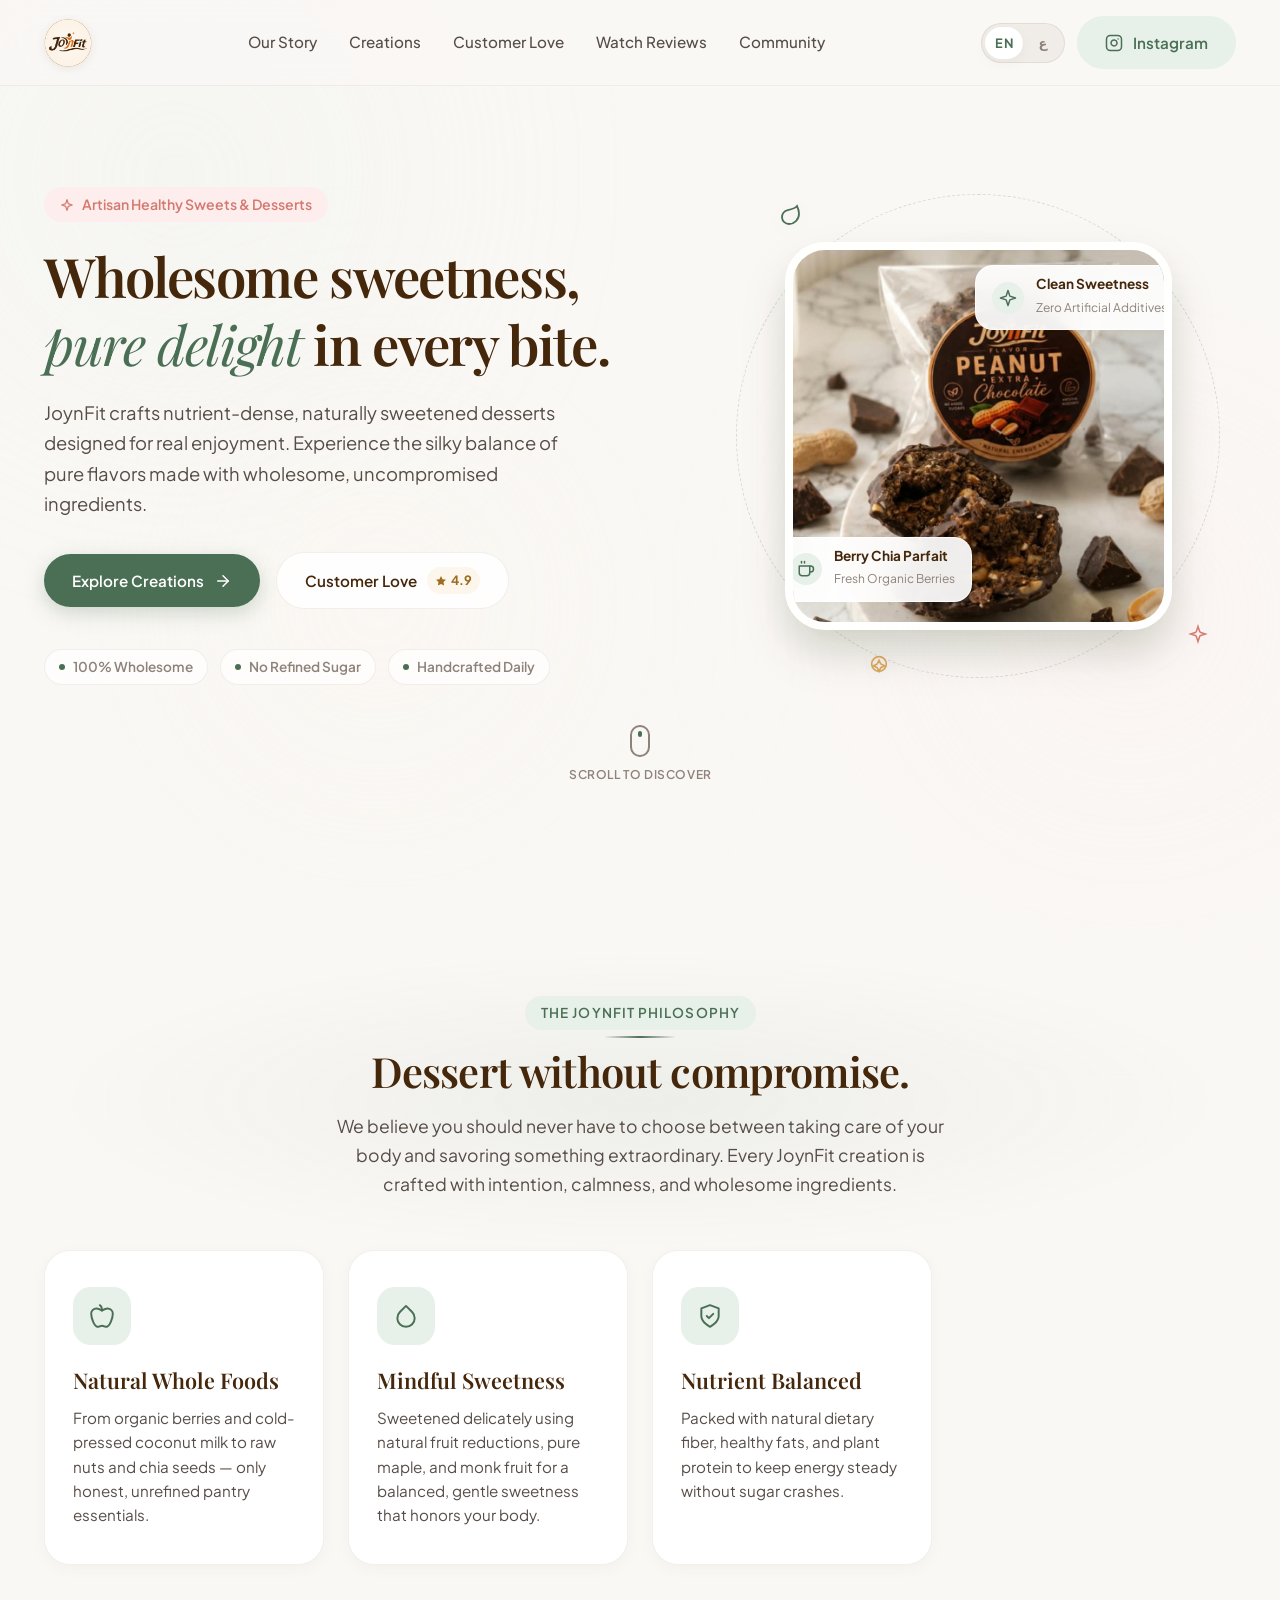
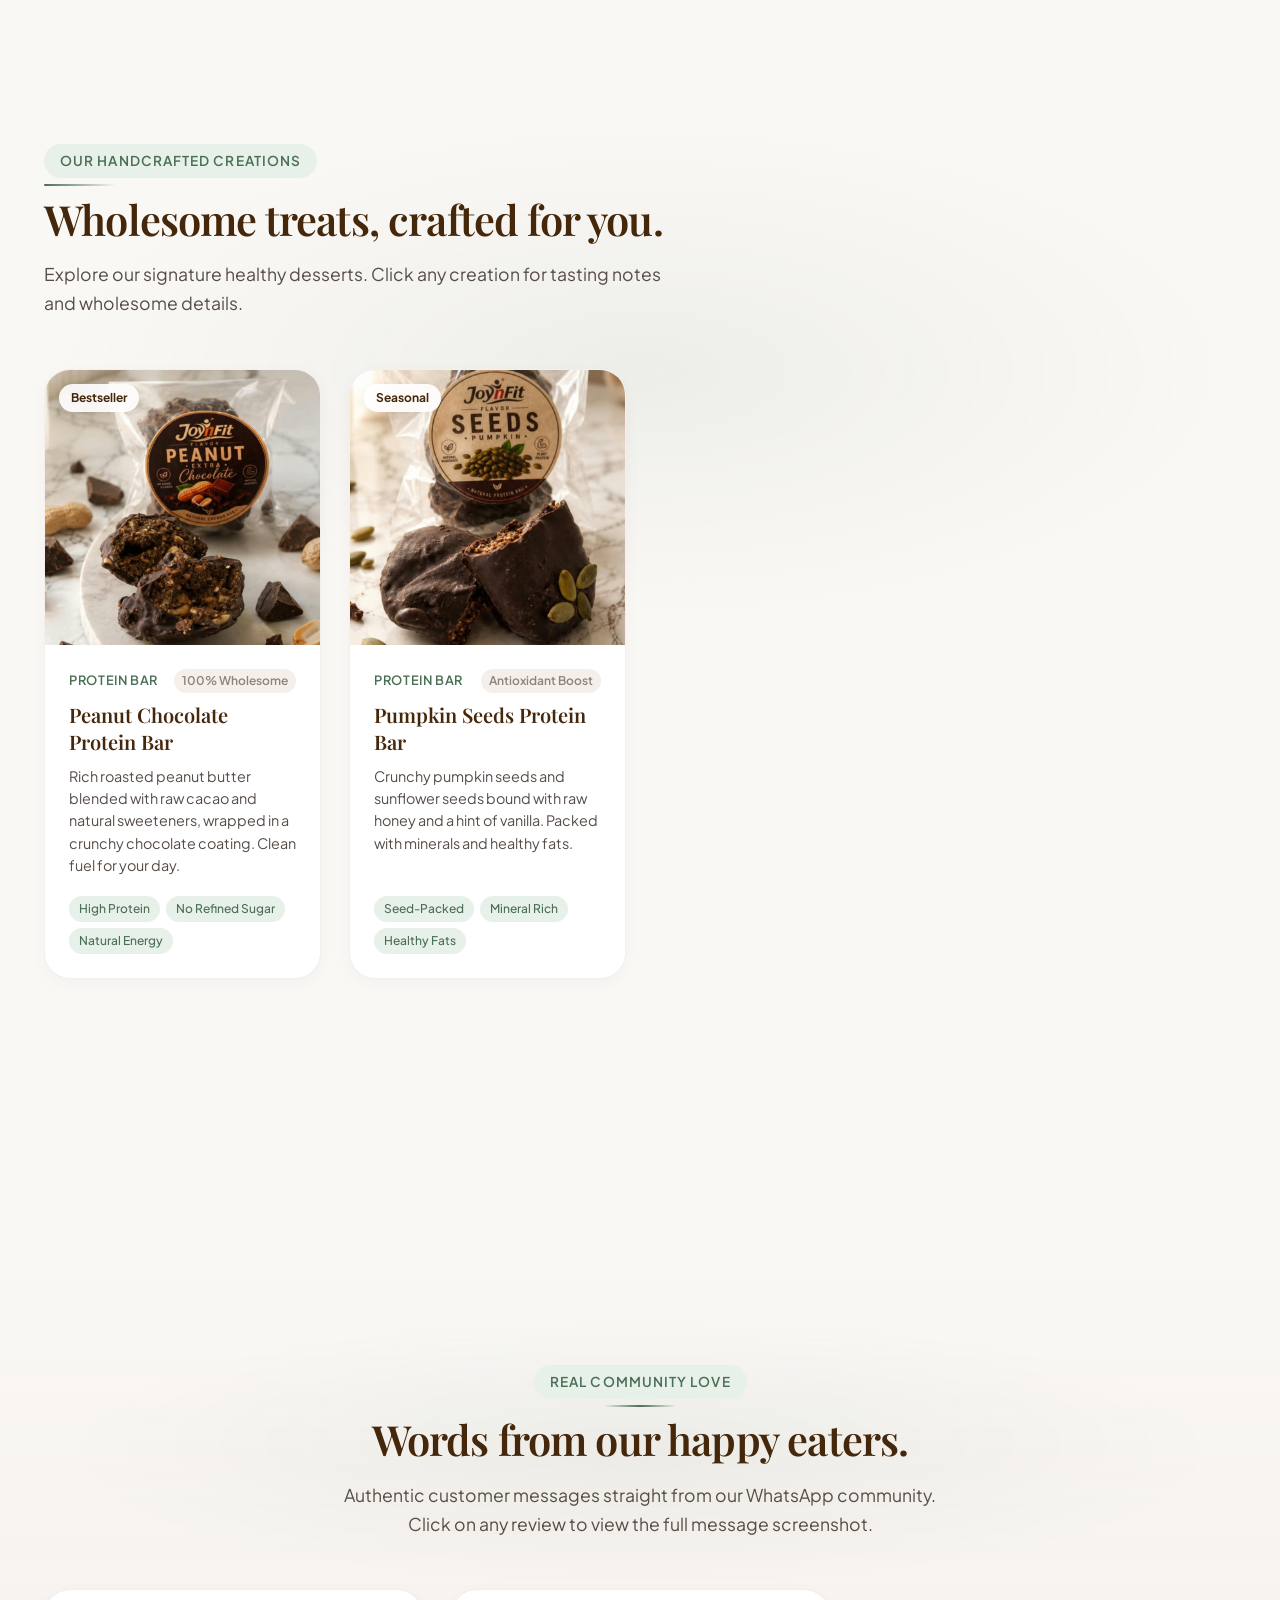
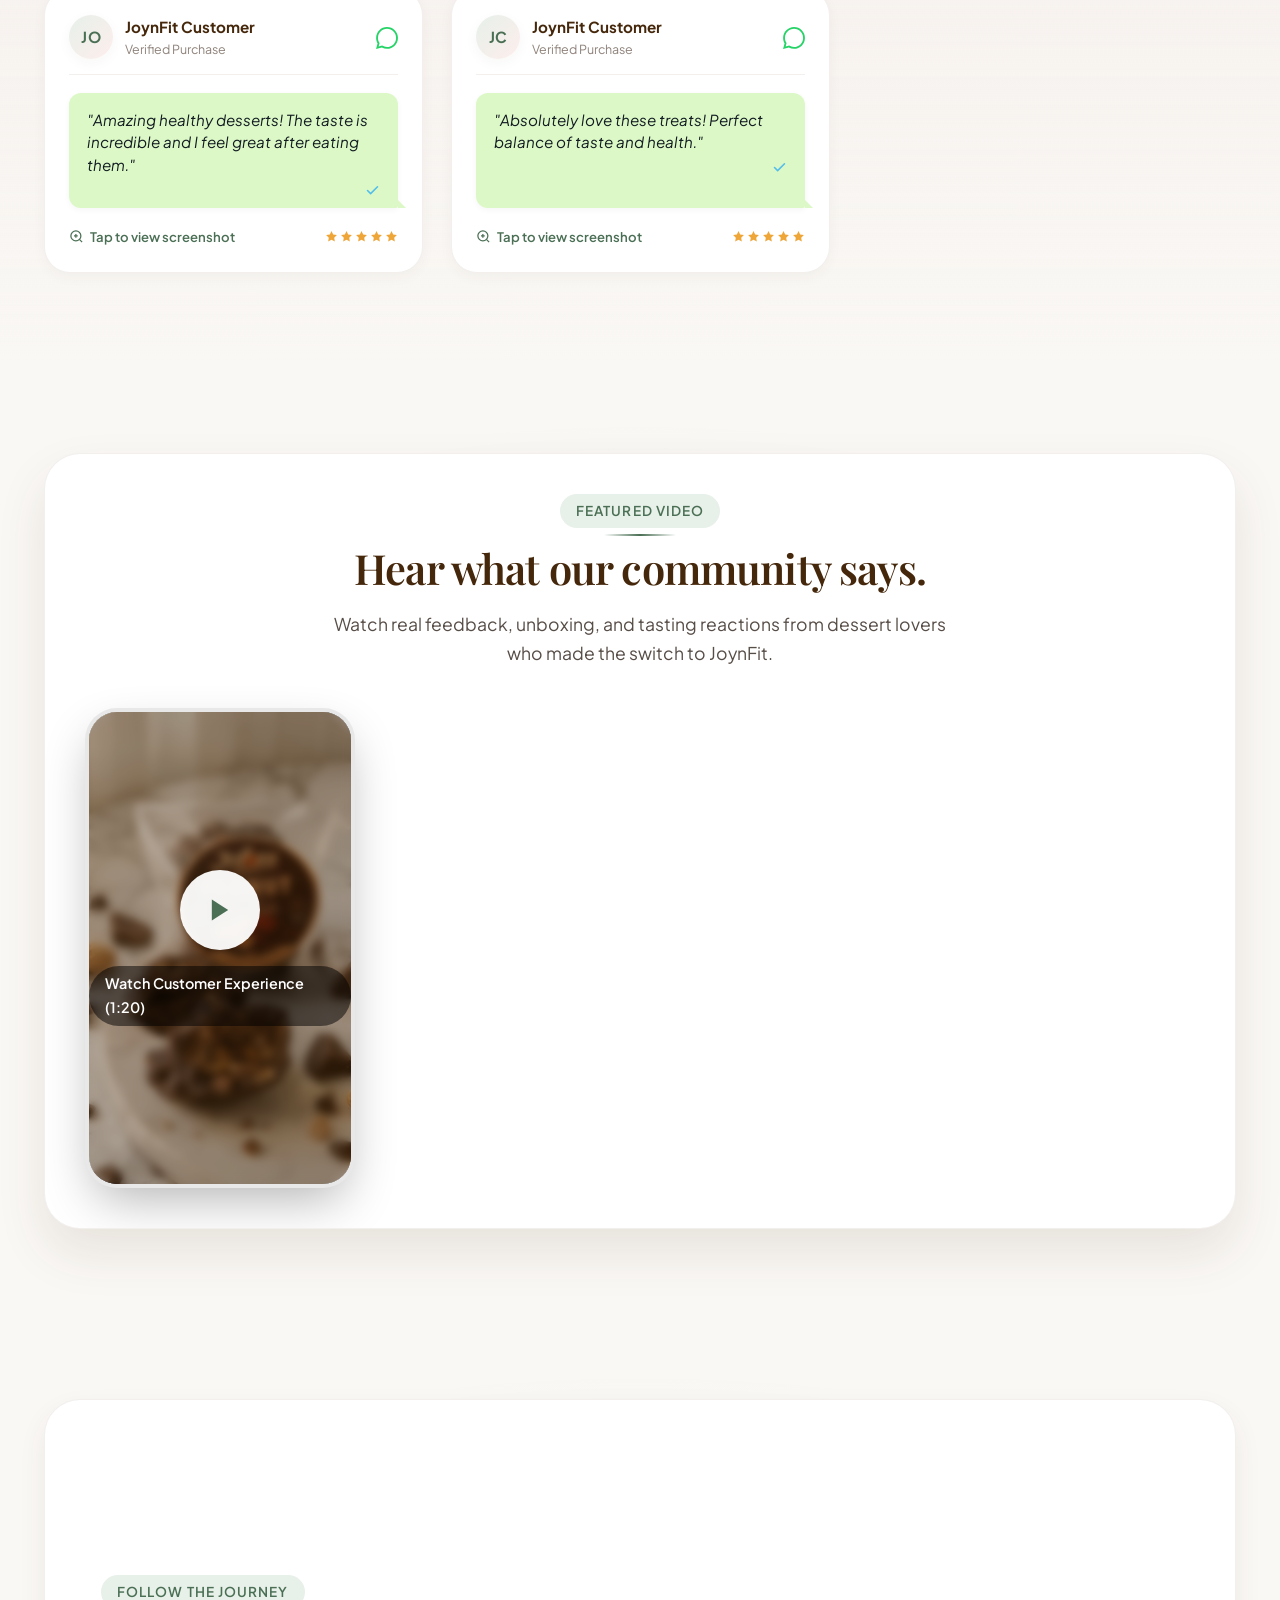
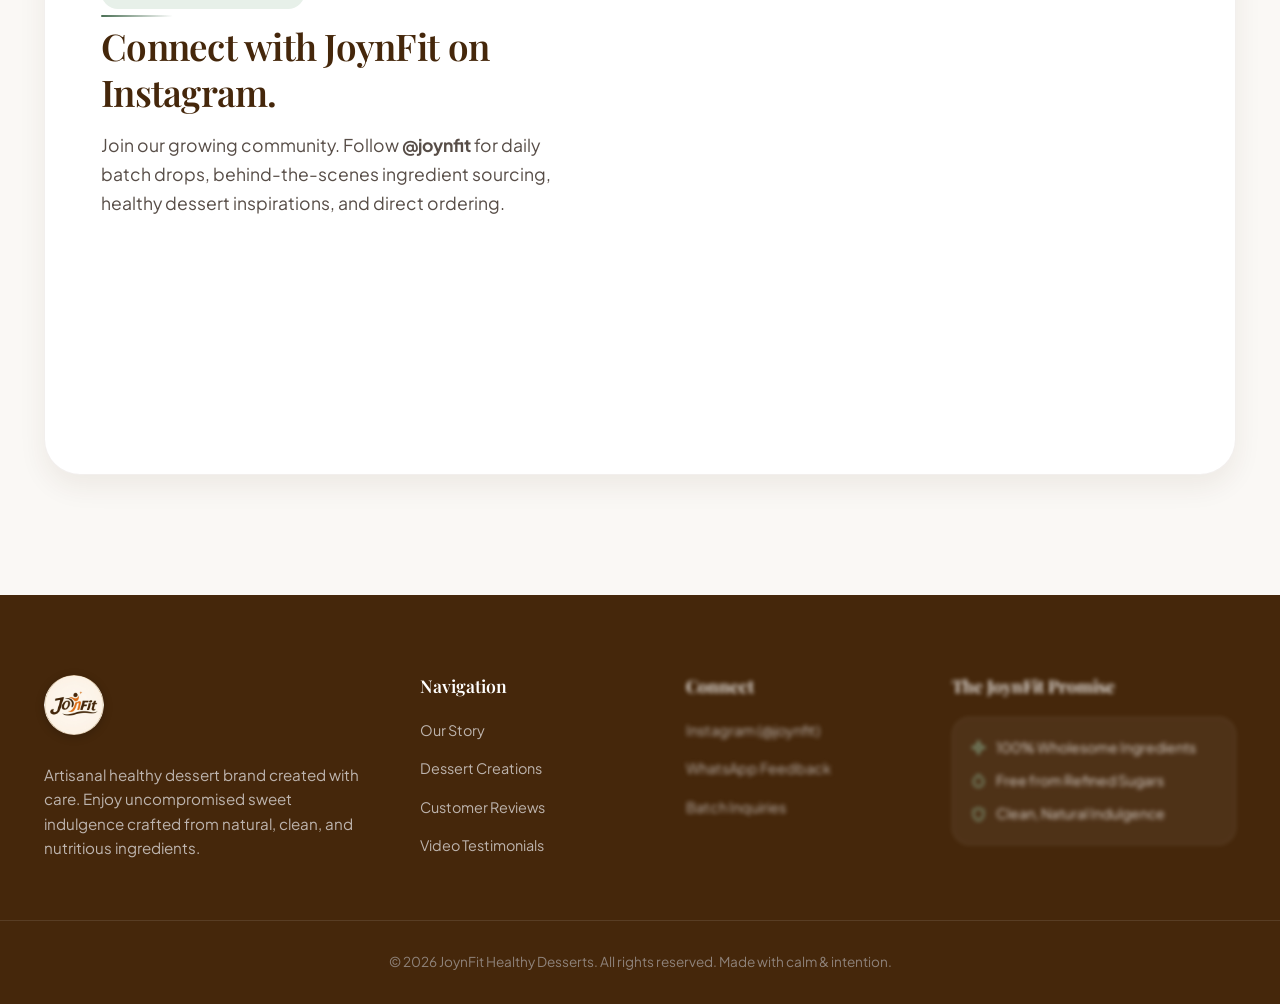
==== commit c1cd12f6: "Reveal each section part one by one in sequence. Sequence eyebrow, title, intro, then cards with a c" ====
--- a/index.html
+++ b/index.html
@@ -15,7 +15,7 @@
         href="https://fonts.googleapis.com/css2?family=Cairo:wght@400;500;600;700&family=Outfit:wght@300;400;500;600;700&family=Playfair+Display:ital,wght@0,500;0,600;0,700;1,400;1,600&family=Plus+Jakarta+Sans:wght@300;400;500;600;700&display=swap"
         rel="stylesheet">
 
-    <link rel="stylesheet" href="landingPage.css?v=20260921b">
+    <link rel="stylesheet" href="landingPage.css?v=20260921c">
 </head>
 
 <body class="js-pending">
@@ -86,8 +86,8 @@
         <section class="hero-section animate-section" id="hero" data-section-anim="hero">
             <div class="container hero-grid">
                 <!-- Hero Content Column -->
-                <div class="hero-content reveal-on-scroll">
-                    <div class="hero-tag">
+                <div class="hero-content">
+                    <div class="seq-item hero-tag">
                         <span class="tag-icon">
                             <svg width="14" height="14" viewBox="0 0 24 24" fill="none" stroke="currentColor"
                                 stroke-width="2.2" stroke-linecap="round" stroke-linejoin="round">
@@ -98,17 +98,17 @@
                         <span data-i18n="hero.tag">Artisan Healthy Sweets & Desserts</span>
                     </div>
 
-                    <h1 class="hero-title" data-i18n-html="hero.title">
+                    <h1 class="seq-item hero-title" data-i18n-html="hero.title">
                         Wholesome sweetness, <br>
                         <em>pure delight</em> in every bite.
                     </h1>
 
-                    <p class="hero-description" data-i18n="hero.desc">
+                    <p class="seq-item hero-description" data-i18n="hero.desc">
                         JoynFit crafts nutrient-dense, naturally sweetened desserts designed for real enjoyment.
                         Experience the silky balance of pure flavors made with wholesome, uncompromised ingredients.
                     </p>
 
-                    <div class="hero-cta-group">
+                    <div class="seq-item hero-cta-group">
                         <a href="#products" class="btn btn-primary">
                             <span data-i18n="hero.cta_explore">Explore Creations</span>
                             <svg width="18" height="18" viewBox="0 0 24 24" fill="none" stroke="currentColor"
@@ -130,7 +130,7 @@
                     </div>
 
                     <!-- Trust Badges -->
-                    <div class="hero-pill-badges">
+                    <div class="seq-item hero-pill-badges">
                         <div class="pill-badge">
                             <span class="pill-dot"></span>
                             <span data-i18n="hero.pill1">100% Wholesome</span>
@@ -147,7 +147,7 @@
                 </div>
 
                 <!-- Hero Visual Showcase Column -->
-                <div class="hero-visual reveal-on-scroll">
+                <div class="hero-visual seq-item">
                     <div class="hero-showcase-wrapper">
                         <!-- Organic soft backdrop rings -->
                         <div class="halo-circle halo-outer"></div>
@@ -216,7 +216,7 @@
             </div>
 
             <!-- Scroll Indicator -->
-            <a href="#about" class="scroll-indicator" aria-label="Scroll down">
+            <a href="#about" class="scroll-indicator seq-item" aria-label="Scroll down">
                 <span class="mouse-icon">
                     <span class="mouse-wheel"></span>
                 </span>
@@ -227,10 +227,10 @@
         <!-- BRAND STORY & PILLARS SECTION -->
         <section class="about-section animate-section" id="about" data-section-anim="about">
             <div class="container">
-                <div class="section-header text-center reveal-on-scroll anim-child">
-                    <span class="sub-heading" data-i18n="about.eyebrow">The JoynFit Philosophy</span>
-                    <h2 class="section-title" data-i18n="about.title">Dessert without compromise.</h2>
-                    <p class="section-intro" data-i18n="about.intro">
+                <div class="section-header text-center">
+                    <span class="seq-item sub-heading" data-i18n="about.eyebrow">The JoynFit Philosophy</span>
+                    <h2 class="seq-item section-title" data-i18n="about.title">Dessert without compromise.</h2>
+                    <p class="seq-item section-intro" data-i18n="about.intro">
                         We believe you should never have to choose between taking care of your body and savoring
                         something extraordinary. Every JoynFit creation is crafted with intention, calmness, and
                         wholesome ingredients.
@@ -238,7 +238,7 @@
                 </div>
 
                 <div class="pillars-grid">
-                    <div class="pillar-card reveal-on-scroll anim-child">
+                    <div class="pillar-card reveal-on-scroll seq-item">
                         <div class="pillar-icon-box">
                             <svg width="26" height="26" viewBox="0 0 24 24" fill="none" stroke="currentColor"
                                 stroke-width="1.8" stroke-linecap="round" stroke-linejoin="round">
@@ -252,7 +252,7 @@
                             unrefined pantry essentials.</p>
                     </div>
 
-                    <div class="pillar-card reveal-on-scroll anim-child">
+                    <div class="pillar-card reveal-on-scroll seq-item">
                         <div class="pillar-icon-box">
                             <svg width="26" height="26" viewBox="0 0 24 24" fill="none" stroke="currentColor"
                                 stroke-width="1.8" stroke-linecap="round" stroke-linejoin="round">
@@ -264,7 +264,7 @@
                             balanced, gentle sweetness that honors your body.</p>
                     </div>
 
-                    <div class="pillar-card reveal-on-scroll anim-child">
+                    <div class="pillar-card reveal-on-scroll seq-item">
                         <div class="pillar-icon-box">
                             <svg width="26" height="26" viewBox="0 0 24 24" fill="none" stroke="currentColor"
                                 stroke-width="1.8" stroke-linecap="round" stroke-linejoin="round">
@@ -277,7 +277,7 @@
                             without sugar crashes.</p>
                     </div>
 
-                    <div class="pillar-card reveal-on-scroll anim-child">
+                    <div class="pillar-card reveal-on-scroll seq-item">
                         <div class="pillar-icon-box">
                             <svg width="26" height="26" viewBox="0 0 24 24" fill="none" stroke="currentColor"
                                 stroke-width="1.8" stroke-linecap="round" stroke-linejoin="round">
@@ -296,11 +296,11 @@
         <!-- PRODUCTS SHOWCASE SECTION -->
         <section class="products-section animate-section" id="products" data-section-anim="products">
             <div class="container">
-                <div class="products-header reveal-on-scroll anim-child">
+                <div class="products-header">
                     <div>
-                        <span class="sub-heading" data-i18n="products.eyebrow">Our Handcrafted Creations</span>
-                        <h2 class="section-title" data-i18n="products.title">Wholesome treats, crafted for you.</h2>
-                        <p class="section-intro" data-i18n="products.intro">Explore our signature healthy desserts. Click any creation for tasting
+                        <span class="seq-item sub-heading" data-i18n="products.eyebrow">Our Handcrafted Creations</span>
+                        <h2 class="seq-item section-title" data-i18n="products.title">Wholesome treats, crafted for you.</h2>
+                        <p class="seq-item section-intro" data-i18n="products.intro">Explore our signature healthy desserts. Click any creation for tasting
                             notes and wholesome details.</p>
                     </div>
 
@@ -311,7 +311,7 @@
                 <div class="products-grid">
 
                     <!-- Product Card 1 -->
-                    <div class="product-card reveal-on-scroll anim-child">
+                    <div class="product-card reveal-on-scroll seq-item">
                         <div class="product-img-wrapper">
                             <span class="product-tag" data-i18n="p1.tag">Bestseller</span>
                             <img src="assets/images/products/dessert1.jpeg" alt="Peanut Chocolate Protein Bar"
@@ -343,7 +343,7 @@
                     </div>
 
                     <!-- Product Card 2 -->
-                    <div class="product-card reveal-on-scroll anim-child">
+                    <div class="product-card reveal-on-scroll seq-item">
                         <div class="product-img-wrapper">
                             <span class="product-tag" data-i18n="p2.tag">Seasonal</span>
                             <img src="assets/images/products/dessert2.jpeg" alt="Pumpkin Seeds Protein Bar"
@@ -375,7 +375,7 @@
                     </div>
 
                     <!-- Product Card 3 -->
-                    <div class="product-card reveal-on-scroll anim-child">
+                    <div class="product-card reveal-on-scroll seq-item">
                         <div class="product-img-wrapper">
                             <span class="product-tag" data-i18n="p3.tag">Protein Favorite</span>
                             <img src="assets/images/products/dessert3.jpeg" alt="Peanut Classic Protein Bar"
@@ -407,7 +407,7 @@
                     </div>
 
                     <!-- Product Card 4 -->
-                    <div class="product-card reveal-on-scroll anim-child">
+                    <div class="product-card reveal-on-scroll seq-item">
                         <div class="product-img-wrapper">
                             <span class="product-tag" data-i18n="p4.tag">New</span>
                             <img src="assets/images/products/dessert4.jpeg" alt="Coconut Classic Protein Bar"
@@ -441,7 +441,7 @@
                 </div>
 
                 <!-- Note to User / Custom Order Banner -->
-                <div class="custom-orders-callout reveal-on-scroll anim-child">
+                <div class="custom-orders-callout seq-item reveal-on-scroll">
                     <div class="callout-icon-svg">
                         <svg width="28" height="28" viewBox="0 0 24 24" fill="none" stroke="currentColor"
                             stroke-width="2" stroke-linecap="round" stroke-linejoin="round">
@@ -469,10 +469,10 @@
         <!-- CUSTOMER REVIEWS (WHATSAPP TESTIMONIALS) SECTION -->
         <section class="reviews-section animate-section" id="reviews" data-section-anim="reviews">
             <div class="container">
-                <div class="section-header text-center reveal-on-scroll anim-child">
-                    <span class="sub-heading" data-i18n="reviews.eyebrow">Real Community Love</span>
-                    <h2 class="section-title" data-i18n="reviews.title">Words from our happy eaters.</h2>
-                    <p class="section-intro" data-i18n="reviews.intro">
+                <div class="section-header text-center">
+                    <span class="seq-item sub-heading" data-i18n="reviews.eyebrow">Real Community Love</span>
+                    <h2 class="seq-item section-title" data-i18n="reviews.title">Words from our happy eaters.</h2>
+                    <p class="seq-item section-intro" data-i18n="reviews.intro">
                         Authentic customer messages straight from our WhatsApp community. Click on any review to view
                         the full message screenshot.
                     </p>
@@ -482,7 +482,7 @@
                     <div class="reviews-grid" id="reviewsGrid">
 
                         <!-- Review Card 1 (WhatsApp Mock Card & Screenshot Slot) -->
-                        <div class="review-card reveal-on-scroll anim-child" data-review-img="assets/images/reviews/review1.jpeg">
+                        <div class="review-card reveal-on-scroll seq-item" data-review-img="assets/images/reviews/review1.jpeg">
                             <div class="whatsapp-card-header">
                                 <div class="user-avatar-initials">JO</div>
                                 <div class="user-meta">
@@ -550,7 +550,7 @@
                         </div>
 
                         <!-- Review Card 2 -->
-                        <div class="review-card reveal-on-scroll anim-child" data-review-img="assets/images/reviews/review4.jpeg">
+                        <div class="review-card reveal-on-scroll seq-item" data-review-img="assets/images/reviews/review4.jpeg">
                             <div class="whatsapp-card-header">
                                 <div class="user-avatar-initials">JC</div>
                                 <div class="user-meta">
@@ -617,7 +617,7 @@
                         </div>
 
                         <!-- Review Card 3 -->
-                        <div class="review-card reveal-on-scroll anim-child" data-review-img="assets/images/reviews/review7.jpeg">
+                        <div class="review-card reveal-on-scroll seq-item" data-review-img="assets/images/reviews/review7.jpeg">
                             <div class="whatsapp-card-header">
                                 <div class="user-avatar-initials">JC</div>
                                 <div class="user-meta">
@@ -691,11 +691,11 @@
         <!-- CUSTOMER REVIEWS VIDEO SPOTLIGHT SECTION -->
         <section class="video-section animate-section" id="video-review" data-section-anim="video">
             <div class="container">
-                <div class="video-showcase-box reveal-on-scroll anim-child">
+                <div class="video-showcase-box">
                     <div class="video-header-content text-center">
-                        <span class="sub-heading" data-i18n="video.eyebrow">Featured Video</span>
-                        <h2 class="section-title" data-i18n="video.title">Hear what our community says.</h2>
-                        <p class="section-intro" data-i18n="video.intro">
+                        <span class="seq-item sub-heading" data-i18n="video.eyebrow">Featured Video</span>
+                        <h2 class="seq-item section-title" data-i18n="video.title">Hear what our community says.</h2>
+                        <p class="seq-item section-intro" data-i18n="video.intro">
                             Watch real feedback, unboxing, and tasting reactions from dessert lovers who made the switch
                             to JoynFit.
                         </p>
@@ -703,7 +703,7 @@
 
                     <div class="video-player-container">
                         <!-- Video Player Frame -->
-                        <div class="video-frame" id="videoPlayerFrame">
+                        <div class="video-frame seq-item" id="videoPlayerFrame">
                             <video id="reviewVideo" preload="metadata" poster="assets/images/products/dessert1.jpeg">
                                 <source src="assets/video/joynfit-video.mp4" type="video/mp4">
                                 Your browser does not support the video tag.
@@ -750,18 +750,18 @@
 
                         <!-- Video highlights side card -->
                         <div class="video-side-stats">
-                            <div class="video-stat-item">
+                            <div class="video-stat-item seq-item">
                                 <span class="stat-number">100%</span>
                                 <span class="stat-label" data-i18n="video.s1_label">Real Feedback</span>
                                 <p data-i18n="video.s1_desc">Authentic reviews from regular clients enjoying our healthy creations every week.</p>
                             </div>
-                            <div class="video-stat-item">
+                            <div class="video-stat-item seq-item">
                                 <span class="stat-number">0</span>
                                 <span class="stat-label" data-i18n="video.s2_label">Refined Sugars</span>
                                 <p data-i18n="video.s2_desc">Loved by health enthusiasts, athletes, and anyone wanting sweet pleasure without
                                     guilt.</p>
                             </div>
-                            <div class="video-stat-item">
+                            <div class="video-stat-item seq-item">
                                 <span class="stat-number">4.9/5</span>
                                 <span class="stat-label" data-i18n="video.s3_label">Average Satisfaction</span>
                                 <p data-i18n="video.s3_desc">Consistently praised for luxurious textures and authentic gourmet flavors.</p>
@@ -775,15 +775,15 @@
         <!-- INSTAGRAM / COMMUNITY SECTION -->
         <section class="instagram-section animate-section" id="instagram" data-section-anim="instagram">
             <div class="container">
-                <div class="insta-banner-box reveal-on-scroll anim-child">
+                <div class="insta-banner-box">
                     <div class="insta-content">
-                        <span class="sub-heading" data-i18n="ig.eyebrow">Follow The Journey</span>
-                        <h2 class="section-title" data-i18n="ig.title">Connect with JoynFit on Instagram.</h2>
-                        <p class="section-intro" data-i18n-html="ig.intro">
+                        <span class="seq-item sub-heading" data-i18n="ig.eyebrow">Follow The Journey</span>
+                        <h2 class="seq-item section-title" data-i18n="ig.title">Connect with JoynFit on Instagram.</h2>
+                        <p class="seq-item section-intro" data-i18n-html="ig.intro">
                             Join our growing community. Follow <strong>@joynfit</strong> for daily batch drops,
                             behind-the-scenes ingredient sourcing, healthy dessert inspirations, and direct ordering.
                         </p>
-                        <div class="insta-actions">
+                        <div class="insta-actions seq-item">
                             <a href="https://www.instagram.com/joynfit.eg?stkn=MWc2dnRtcTJsa2xocQ==" target="_blank"
                                 rel="noopener noreferrer" class="btn btn-instagram">
                                 <svg width="20" height="20" viewBox="0 0 24 24" fill="none" stroke="currentColor"
@@ -800,7 +800,7 @@
                     <!-- Instagram Visual Grid Cards -->
                     <div class="insta-grid">
                         <a href="https://www.instagram.com/joynfit.eg?stkn=MWc2dnRtcTJsa2xocQ==" target="_blank"
-                            rel="noopener noreferrer" class="insta-post-card">
+                            rel="noopener noreferrer" class="insta-post-card seq-item">
                             <img src="assets/images/products/dessert1.jpeg" alt="Peanut Chocolate Protein Bar on Instagram">
                             <div class="insta-overlay">
                                 <svg width="22" height="22" viewBox="0 0 24 24" fill="white">
@@ -810,7 +810,7 @@
                             </div>
                         </a>
                         <a href="https://www.instagram.com/joynfit.eg?stkn=MWc2dnRtcTJsa2xocQ==" target="_blank"
-                            rel="noopener noreferrer" class="insta-post-card">
+                            rel="noopener noreferrer" class="insta-post-card seq-item">
                             <img src="assets/images/products/dessert2.jpeg"
                                 alt="Pumpkin Seeds Protein Bar on Instagram">
                             <div class="insta-overlay">
@@ -821,7 +821,7 @@
                             </div>
                         </a>
                         <a href="https://www.instagram.com/joynfit.eg?stkn=MWc2dnRtcTJsa2xocQ==" target="_blank"
-                            rel="noopener noreferrer" class="insta-post-card">
+                            rel="noopener noreferrer" class="insta-post-card seq-item">
                             <img src="assets/images/products/dessert3.jpeg" alt="Peanut Classic Protein Bar on Instagram">
                             <div class="insta-overlay">
                                 <svg width="22" height="22" viewBox="0 0 24 24" fill="white">
@@ -831,7 +831,7 @@
                             </div>
                         </a>
                         <a href="https://www.instagram.com/joynfit.eg?stkn=MWc2dnRtcTJsa2xocQ==" target="_blank"
-                            rel="noopener noreferrer" class="insta-post-card">
+                            rel="noopener noreferrer" class="insta-post-card seq-item">
                             <img src="assets/images/products/dessert4.jpeg" alt="Coconut Classic Protein Bar on Instagram">
                             <div class="insta-overlay">
                                 <svg width="22" height="22" viewBox="0 0 24 24" fill="white">
@@ -849,7 +849,7 @@
     <!-- FOOTER -->
     <footer class="site-footer animate-section" data-section-anim="footer">
         <div class="container footer-content">
-            <div class="footer-brand-col">
+            <div class="footer-brand-col seq-item">
                 <a href="#hero" class="brand-logo footer-logo" aria-label="JoynFit Home">
                     <img src="assets/images/brand/joynfit_logo.png" alt="JoynFit" class="footer-logo-img">
                 </a>
@@ -859,7 +859,7 @@
                 </p>
             </div>
 
-            <div class="footer-links-col">
+            <div class="footer-links-col seq-item">
                 <h4 data-i18n="footer.nav">Navigation</h4>
                 <ul>
                     <li><a href="#about" data-i18n="nav.story">Our Story</a></li>
@@ -869,7 +869,7 @@
                 </ul>
             </div>
 
-            <div class="footer-links-col">
+            <div class="footer-links-col seq-item">
                 <h4 data-i18n="footer.connect">Connect</h4>
                 <ul>
                     <li><a href="#instagram" data-i18n="footer.ig">Instagram (@joynfit)</a></li>
@@ -878,7 +878,7 @@
                 </ul>
             </div>
 
-            <div class="footer-badge-col">
+            <div class="footer-badge-col seq-item">
                 <h4 data-i18n="footer.promise">The JoynFit Promise</h4>
                 <div class="footer-promise-box">
                     <span class="promise-item">
@@ -970,8 +970,8 @@
     </div>
 
     <!-- JavaScript logic -->
-    <script src="i18n.js?v=20260921b"></script>
-    <script src="landingPage.js?v=20260921b"></script>
+    <script src="i18n.js?v=20260921c"></script>
+    <script src="landingPage.js?v=20260921c"></script>
 </body>
 
 </html>
--- a/landingPage.css
+++ b/landingPage.css
@@ -1826,19 +1826,27 @@
    -------------------------------------------------------------------------- */
 .js-anim .reveal-on-scroll {
   opacity: 0;
-  transform: translateY(56px);
-  filter: blur(4px);
+  transform: translateY(48px);
+  filter: blur(3px);
   transition:
-    opacity 1s cubic-bezier(0.16, 1, 0.3, 1) var(--reveal-delay, 0ms),
-    transform 1s cubic-bezier(0.16, 1, 0.3, 1) var(--reveal-delay, 0ms),
-    filter 1s cubic-bezier(0.16, 1, 0.3, 1) var(--reveal-delay, 0ms);
+    opacity 0.7s cubic-bezier(0.16, 1, 0.3, 1),
+    transform 0.7s cubic-bezier(0.16, 1, 0.3, 1),
+    filter 0.7s cubic-bezier(0.16, 1, 0.3, 1);
   will-change: opacity, transform, filter;
 }
 
-.reveal-on-scroll {
-  /* visible by default until JS enables animations */
-}
-
+.js-anim .seq-item:not(.reveal-on-scroll) {
+  opacity: 0;
+  transform: translateY(36px);
+  filter: blur(2px);
+  transition:
+    opacity 0.65s cubic-bezier(0.16, 1, 0.3, 1),
+    transform 0.65s cubic-bezier(0.16, 1, 0.3, 1),
+    filter 0.65s cubic-bezier(0.16, 1, 0.3, 1);
+  will-change: opacity, transform, filter;
+}
+
+.js-anim .seq-item.is-visible,
 .js-anim .reveal-on-scroll.is-visible,
 .reveal-on-scroll.is-visible {
   opacity: 1;
@@ -1907,38 +1915,7 @@
   width: 72px;
 }
 
-.animate-section .section-title,
-.animate-section .products-header .section-title {
-  transition:
-    opacity 0.9s cubic-bezier(0.16, 1, 0.3, 1) 0.1s,
-    transform 0.9s cubic-bezier(0.16, 1, 0.3, 1) 0.1s;
-}
-
-.js-anim .animate-section:not(.is-inview) .section-title {
-  opacity: 0;
-  transform: translateY(28px);
-}
-
-.animate-section.is-inview .section-title {
-  opacity: 1;
-  transform: translateY(0);
-}
-
-.animate-section .section-intro {
-  transition:
-    opacity 0.95s cubic-bezier(0.16, 1, 0.3, 1) 0.2s,
-    transform 0.95s cubic-bezier(0.16, 1, 0.3, 1) 0.2s;
-}
-
-.js-anim .animate-section:not(.is-inview) .section-intro {
-  opacity: 0;
-  transform: translateY(22px);
-}
-
-.animate-section.is-inview .section-intro {
-  opacity: 1;
-  transform: translateY(0);
-}
+/* titles/intros animate via .seq-item one-by-one */
 
 .animate-section::before {
   content: "";
@@ -1996,33 +1973,6 @@
 .site-footer.animate-section.is-inview .footer-content > *:nth-child(3) { --footer-delay: 180ms; }
 .site-footer.animate-section.is-inview .footer-content > *:nth-child(4) { --footer-delay: 260ms; }
 
-@keyframes heroContentIn {
-  from { opacity: 0; transform: translateY(40px); filter: blur(8px); }
-  to { opacity: 1; transform: translateY(0); filter: blur(0); }
-}
-
-@keyframes heroVisualIn {
-  from { opacity: 0; transform: translateY(28px) scale(0.94); filter: blur(8px); }
-  to { opacity: 1; transform: translateY(0) scale(1); filter: blur(0); }
-}
-
-.hero-content.reveal-on-scroll {
-  animation: heroContentIn 1.05s cubic-bezier(0.16, 1, 0.3, 1) 0.12s both;
-  filter: none;
-}
-
-.hero-visual.reveal-on-scroll {
-  animation: heroVisualIn 1.15s cubic-bezier(0.16, 1, 0.3, 1) 0.28s both;
-  filter: none;
-}
-
-.hero-content.reveal-on-scroll.is-visible,
-.hero-visual.reveal-on-scroll.is-visible {
-  opacity: 1;
-  transform: none;
-  filter: none;
-}
-
 .btn {
   position: relative;
   overflow: hidden;
@@ -2108,50 +2058,23 @@
   box-shadow: 0 8px 24px rgba(69, 39, 11, 0.06);
 }
 
-.hero-pill-badges .pill-badge {
-  animation: pillIn 0.7s cubic-bezier(0.16, 1, 0.3, 1) both;
-}
-
-.hero-pill-badges .pill-badge:nth-child(1) { animation-delay: 0.7s; }
-.hero-pill-badges .pill-badge:nth-child(2) { animation-delay: 0.85s; }
-.hero-pill-badges .pill-badge:nth-child(3) { animation-delay: 1s; }
+.hero-pill-badges.is-visible .pill-badge {
+  animation: pillIn 0.55s cubic-bezier(0.16, 1, 0.3, 1) both;
+}
+
+.hero-pill-badges.is-visible .pill-badge:nth-child(1) { animation-delay: 0.05s; }
+.hero-pill-badges.is-visible .pill-badge:nth-child(2) { animation-delay: 0.15s; }
+.hero-pill-badges.is-visible .pill-badge:nth-child(3) { animation-delay: 0.25s; }
 
 @keyframes pillIn {
   from { opacity: 0; transform: translateY(12px); }
   to { opacity: 1; transform: translateY(0); }
 }
 
-.js-anim .video-section:not(.is-inview) .video-stat-item {
-  opacity: 0;
-  transform: translateY(18px);
-}
-
-.animate-section.is-inview .video-stat-item {
-  animation: fadeUpSoft 0.8s cubic-bezier(0.16, 1, 0.3, 1) both;
-}
-
-.animate-section.is-inview .video-stat-item:nth-child(1) { animation-delay: 0.2s; }
-.animate-section.is-inview .video-stat-item:nth-child(2) { animation-delay: 0.35s; }
-.animate-section.is-inview .video-stat-item:nth-child(3) { animation-delay: 0.5s; }
-
 @keyframes fadeUpSoft {
   from { opacity: 0; transform: translateY(18px); }
   to { opacity: 1; transform: translateY(0); }
 }
-
-.js-anim .insta-grid a {
-  opacity: 0;
-  transform: translateY(16px) scale(0.96);
-}
-
-.animate-section.is-inview .insta-grid a {
-  animation: fadeUpSoft 0.7s cubic-bezier(0.16, 1, 0.3, 1) both;
-}
-
-.animate-section.is-inview .insta-grid a:nth-child(1) { animation-delay: 0.15s; }
-.animate-section.is-inview .insta-grid a:nth-child(2) { animation-delay: 0.25s; }
-.animate-section.is-inview .insta-grid a:nth-child(3) { animation-delay: 0.35s; }
-.animate-section.is-inview .insta-grid a:nth-child(4) { animation-delay: 0.45s; }
 
 @media (prefers-reduced-motion: reduce) {
   *,
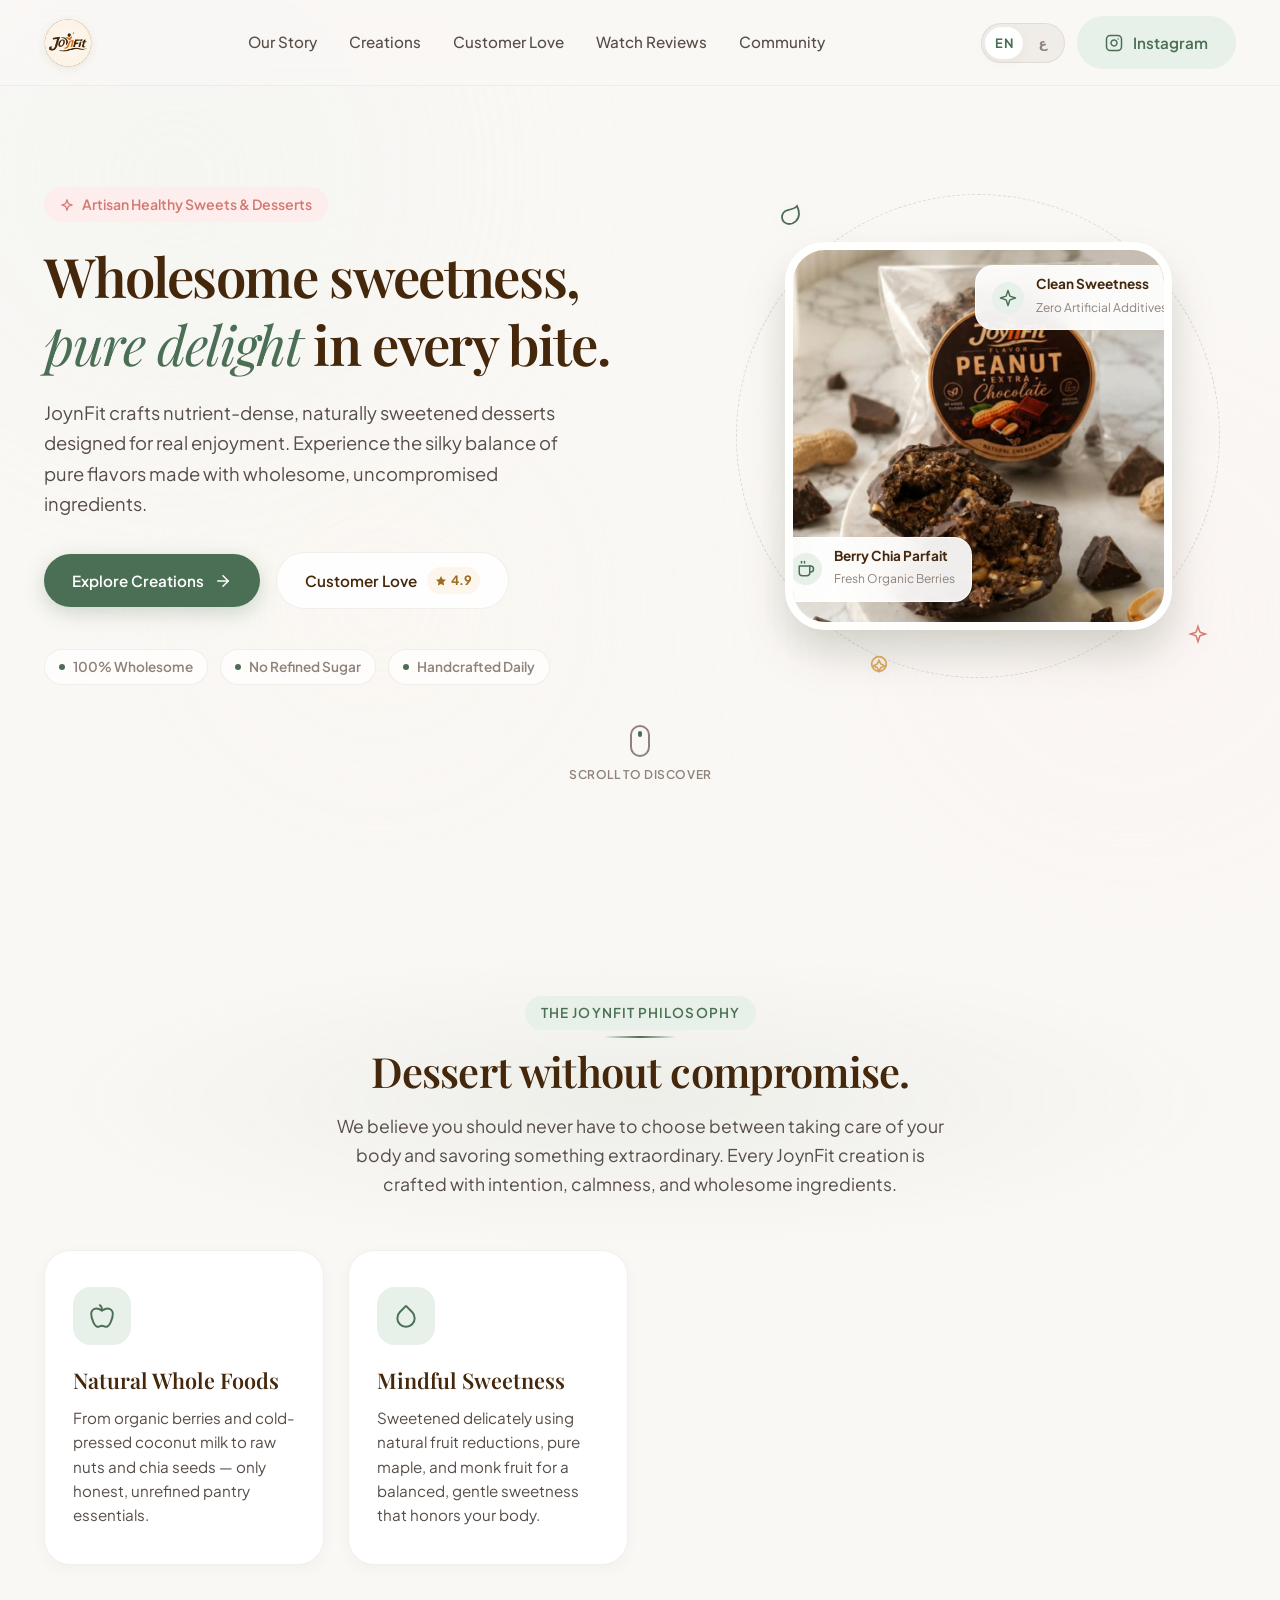
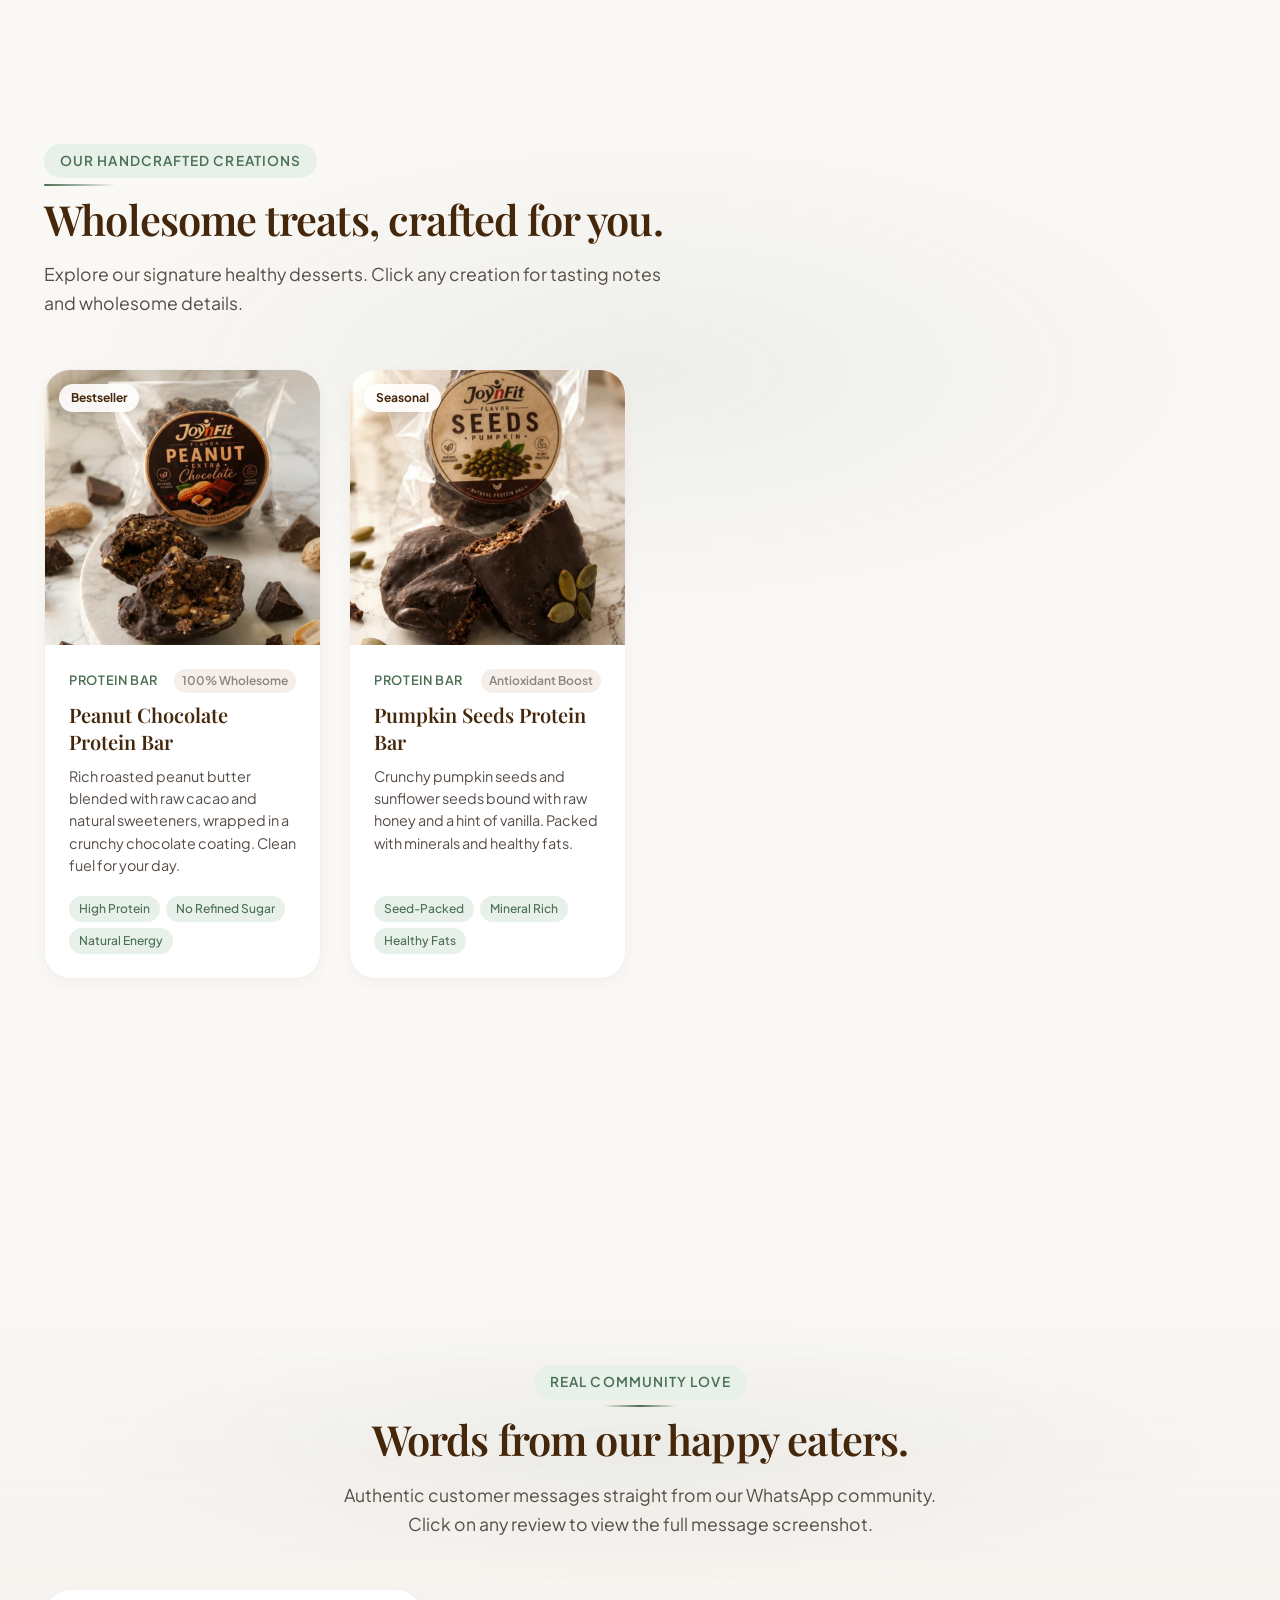
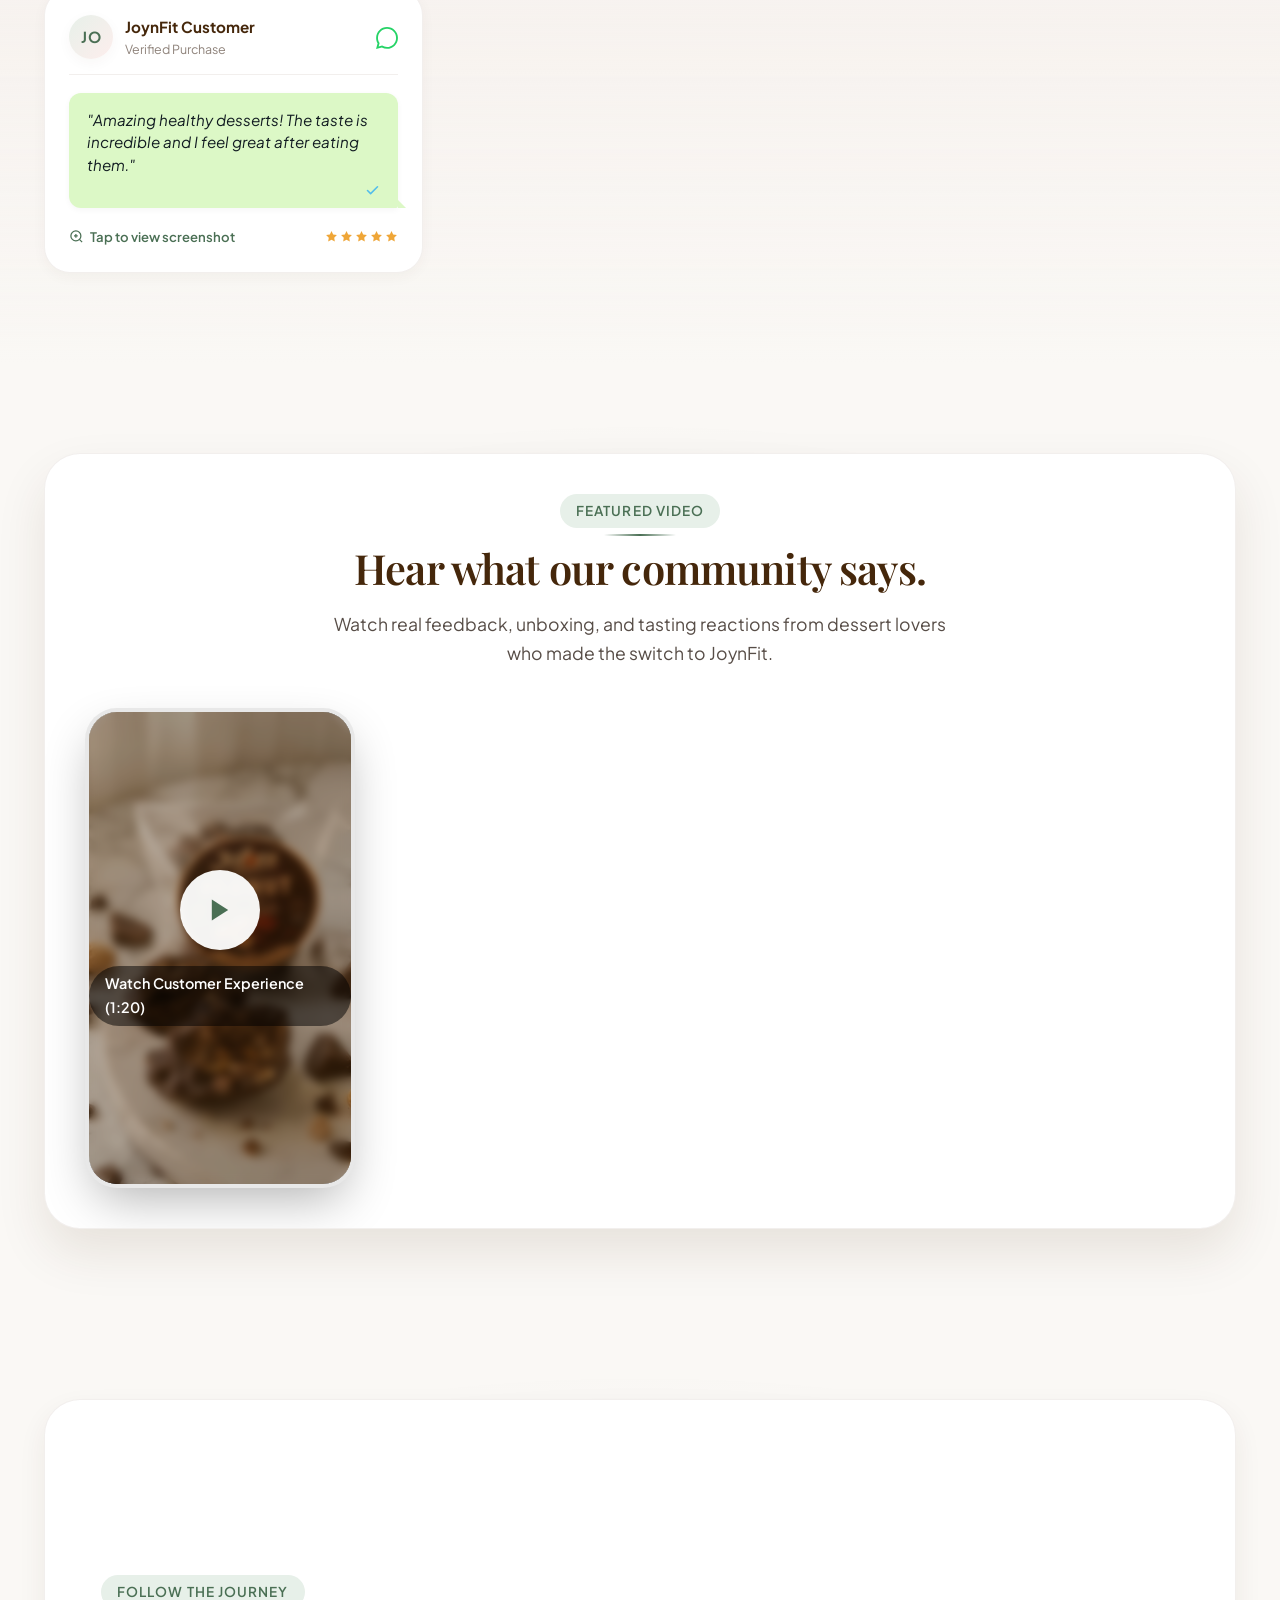
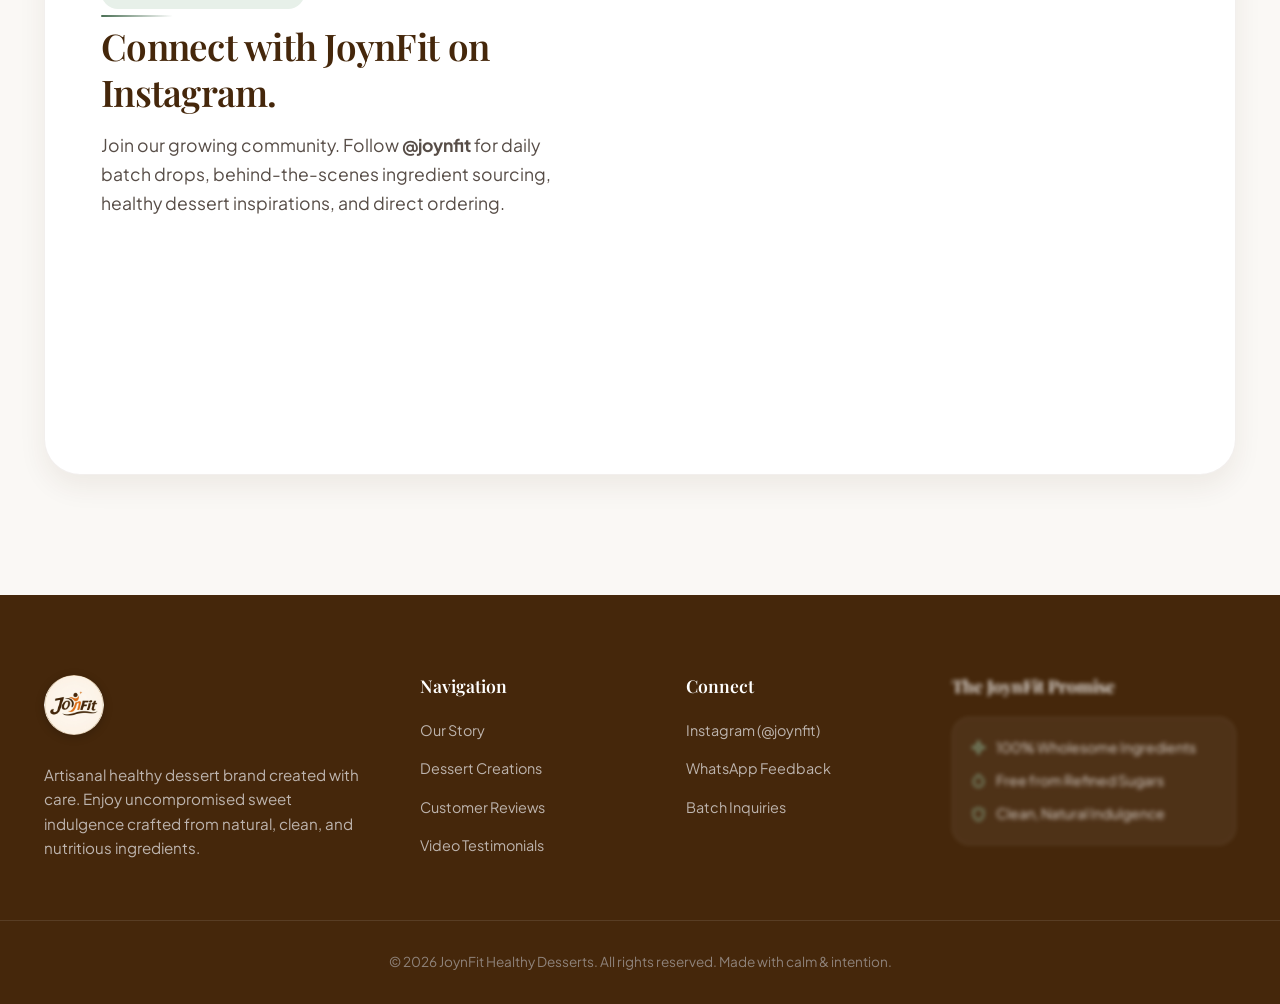
==== commit 461fcbd0: "Add admin CMS to edit site sections, fonts, and colors. Gives a password-protected admin panel that " ====
--- a/index.html
+++ b/index.html
@@ -15,7 +15,10 @@
         href="https://fonts.googleapis.com/css2?family=Cairo:wght@400;500;600;700&family=Outfit:wght@300;400;500;600;700&family=Playfair+Display:ital,wght@0,500;0,600;0,700;1,400;1,600&family=Plus+Jakarta+Sans:wght@300;400;500;600;700&display=swap"
         rel="stylesheet">
 
-    <link rel="stylesheet" href="landingPage.css?v=20260921c">
+    <link rel="stylesheet" href="landingPage.css?v=20260922b">
+    <style>
+      [data-cms-hidden="true"] { display: none !important; }
+    </style>
 </head>
 
 <body class="js-pending">
@@ -29,7 +32,7 @@
     <header class="site-header" id="header">
         <div class="nav-container">
             <a href="#hero" class="brand-logo" aria-label="JoynFit Home">
-                <img src="assets/images/brand/joynfit_logo.png" alt="JoynFit" class="navbar-logo-img">
+                <img src="assets/images/brand/joynfit_logo.png" alt="JoynFit" class="navbar-logo-img" data-cms-media="logo">
             </a>
 
             <nav class="desktop-nav" aria-label="Main Navigation">
@@ -49,7 +52,7 @@
                 </div>
 
                 <a href="https://www.instagram.com/joynfit.eg?stkn=MWc2dnRtcTJsa2xocQ=="
-                    class="btn btn-secondary nav-btn">
+                    class="btn btn-secondary nav-btn" data-cms-link="instagram">
                     <svg width="18" height="18" viewBox="0 0 24 24" fill="none" stroke="currentColor" stroke-width="2"
                         stroke-linecap="round" stroke-linejoin="round">
                         <rect x="2" y="2" width="20" height="20" rx="5" ry="5"></rect>
@@ -83,7 +86,7 @@
 
     <main>
         <!-- HERO SECTION -->
-        <section class="hero-section animate-section" id="hero" data-section-anim="hero">
+        <section class="hero-section animate-section" id="hero" data-section-anim="hero" data-cms-section="hero">
             <div class="container hero-grid">
                 <!-- Hero Content Column -->
                 <div class="hero-content">
@@ -156,7 +159,7 @@
                         <!-- Floating Hero Image -->
                         <div class="floating-hero-image-card">
                             <img src="assets/images/products/dessert1.jpeg" alt="JoynFit Layered Chia & Berry Parfait"
-                                class="hero-main-img" id="heroMainImage">
+                                class="hero-main-img" id="heroMainImage" data-cms-media="heroImage">
 
                             <!-- Floating Micro Glass Badges -->
                             <div class="floating-badge badge-top-right">
@@ -225,7 +228,7 @@
         </section>
 
         <!-- BRAND STORY & PILLARS SECTION -->
-        <section class="about-section animate-section" id="about" data-section-anim="about">
+        <section class="about-section animate-section" id="about" data-section-anim="about" data-cms-section="about">
             <div class="container">
                 <div class="section-header text-center">
                     <span class="seq-item sub-heading" data-i18n="about.eyebrow">The JoynFit Philosophy</span>
@@ -294,7 +297,7 @@
         </section>
 
         <!-- PRODUCTS SHOWCASE SECTION -->
-        <section class="products-section animate-section" id="products" data-section-anim="products">
+        <section class="products-section animate-section" id="products" data-section-anim="products" data-cms-section="products">
             <div class="container">
                 <div class="products-header">
                     <div>
@@ -315,7 +318,7 @@
                         <div class="product-img-wrapper">
                             <span class="product-tag" data-i18n="p1.tag">Bestseller</span>
                             <img src="assets/images/products/dessert1.jpeg" alt="Peanut Chocolate Protein Bar"
-                                class="product-img">
+                                class="product-img" data-cms-media="product1">
                             <button class="quick-view-btn" data-i18n="products.quick">Quick View</button>
                         </div>
                         <div class="product-info">
@@ -347,7 +350,7 @@
                         <div class="product-img-wrapper">
                             <span class="product-tag" data-i18n="p2.tag">Seasonal</span>
                             <img src="assets/images/products/dessert2.jpeg" alt="Pumpkin Seeds Protein Bar"
-                                class="product-img">
+                                class="product-img" data-cms-media="product2">
                             <button class="quick-view-btn" data-i18n="products.quick">Quick View</button>
                         </div>
                         <div class="product-info">
@@ -379,7 +382,7 @@
                         <div class="product-img-wrapper">
                             <span class="product-tag" data-i18n="p3.tag">Protein Favorite</span>
                             <img src="assets/images/products/dessert3.jpeg" alt="Peanut Classic Protein Bar"
-                                class="product-img">
+                                class="product-img" data-cms-media="product3">
                             <button class="quick-view-btn" data-i18n="products.quick">Quick View</button>
                         </div>
                         <div class="product-info">
@@ -411,7 +414,7 @@
                         <div class="product-img-wrapper">
                             <span class="product-tag" data-i18n="p4.tag">New</span>
                             <img src="assets/images/products/dessert4.jpeg" alt="Coconut Classic Protein Bar"
-                                class="product-img">
+                                class="product-img" data-cms-media="product4">
                             <button class="quick-view-btn" data-i18n="products.quick">Quick View</button>
                         </div>
                         <div class="product-info">
@@ -467,7 +470,7 @@
         </section>
 
         <!-- CUSTOMER REVIEWS (WHATSAPP TESTIMONIALS) SECTION -->
-        <section class="reviews-section animate-section" id="reviews" data-section-anim="reviews">
+        <section class="reviews-section animate-section" id="reviews" data-section-anim="reviews" data-cms-section="reviews">
             <div class="container">
                 <div class="section-header text-center">
                     <span class="seq-item sub-heading" data-i18n="reviews.eyebrow">Real Community Love</span>
@@ -482,7 +485,7 @@
                     <div class="reviews-grid" id="reviewsGrid">
 
                         <!-- Review Card 1 (WhatsApp Mock Card & Screenshot Slot) -->
-                        <div class="review-card reveal-on-scroll seq-item" data-review-img="assets/images/reviews/review1.jpeg">
+                        <div class="review-card reveal-on-scroll seq-item" data-review-img="assets/images/reviews/review1.jpeg" data-cms-media="review1" data-cms-attr="data-review-img">
                             <div class="whatsapp-card-header">
                                 <div class="user-avatar-initials">JO</div>
                                 <div class="user-meta">
@@ -550,7 +553,7 @@
                         </div>
 
                         <!-- Review Card 2 -->
-                        <div class="review-card reveal-on-scroll seq-item" data-review-img="assets/images/reviews/review4.jpeg">
+                        <div class="review-card reveal-on-scroll seq-item" data-review-img="assets/images/reviews/review4.jpeg" data-cms-media="review2" data-cms-attr="data-review-img">
                             <div class="whatsapp-card-header">
                                 <div class="user-avatar-initials">JC</div>
                                 <div class="user-meta">
@@ -617,7 +620,7 @@
                         </div>
 
                         <!-- Review Card 3 -->
-                        <div class="review-card reveal-on-scroll seq-item" data-review-img="assets/images/reviews/review7.jpeg">
+                        <div class="review-card reveal-on-scroll seq-item" data-review-img="assets/images/reviews/review7.jpeg" data-cms-media="review3" data-cms-attr="data-review-img">
                             <div class="whatsapp-card-header">
                                 <div class="user-avatar-initials">JC</div>
                                 <div class="user-meta">
@@ -689,7 +692,7 @@
         </section>
 
         <!-- CUSTOMER REVIEWS VIDEO SPOTLIGHT SECTION -->
-        <section class="video-section animate-section" id="video-review" data-section-anim="video">
+        <section class="video-section animate-section" id="video-review" data-section-anim="video" data-cms-section="video">
             <div class="container">
                 <div class="video-showcase-box">
                     <div class="video-header-content text-center">
@@ -704,8 +707,8 @@
                     <div class="video-player-container">
                         <!-- Video Player Frame -->
                         <div class="video-frame seq-item" id="videoPlayerFrame">
-                            <video id="reviewVideo" preload="metadata" poster="assets/images/products/dessert1.jpeg">
-                                <source src="assets/video/joynfit-video.mp4" type="video/mp4">
+                            <video id="reviewVideo" preload="metadata" poster="assets/images/products/dessert1.jpeg" data-cms-media="videoPoster">
+                                <source src="assets/video/joynfit-video.mp4" type="video/mp4" data-cms-media="videoSrc">
                                 Your browser does not support the video tag.
                             </video>
 
@@ -773,7 +776,7 @@
         </section>
 
         <!-- INSTAGRAM / COMMUNITY SECTION -->
-        <section class="instagram-section animate-section" id="instagram" data-section-anim="instagram">
+        <section class="instagram-section animate-section" id="instagram" data-section-anim="instagram" data-cms-section="instagram">
             <div class="container">
                 <div class="insta-banner-box">
                     <div class="insta-content">
@@ -785,7 +788,7 @@
                         </p>
                         <div class="insta-actions seq-item">
                             <a href="https://www.instagram.com/joynfit.eg?stkn=MWc2dnRtcTJsa2xocQ==" target="_blank"
-                                rel="noopener noreferrer" class="btn btn-instagram">
+                                rel="noopener noreferrer" class="btn btn-instagram" data-cms-link="instagram">
                                 <svg width="20" height="20" viewBox="0 0 24 24" fill="none" stroke="currentColor"
                                     stroke-width="2" stroke-linecap="round" stroke-linejoin="round">
                                     <rect x="2" y="2" width="20" height="20" rx="5" ry="5"></rect>
@@ -800,8 +803,8 @@
                     <!-- Instagram Visual Grid Cards -->
                     <div class="insta-grid">
                         <a href="https://www.instagram.com/joynfit.eg?stkn=MWc2dnRtcTJsa2xocQ==" target="_blank"
-                            rel="noopener noreferrer" class="insta-post-card seq-item">
-                            <img src="assets/images/products/dessert1.jpeg" alt="Peanut Chocolate Protein Bar on Instagram">
+                            rel="noopener noreferrer" class="insta-post-card seq-item" data-cms-link="instagram">
+                            <img src="assets/images/products/dessert1.jpeg" alt="Peanut Chocolate Protein Bar on Instagram" data-cms-media="insta1">
                             <div class="insta-overlay">
                                 <svg width="22" height="22" viewBox="0 0 24 24" fill="white">
                                     <path
@@ -810,9 +813,9 @@
                             </div>
                         </a>
                         <a href="https://www.instagram.com/joynfit.eg?stkn=MWc2dnRtcTJsa2xocQ==" target="_blank"
-                            rel="noopener noreferrer" class="insta-post-card seq-item">
+                            rel="noopener noreferrer" class="insta-post-card seq-item" data-cms-link="instagram">
                             <img src="assets/images/products/dessert2.jpeg"
-                                alt="Pumpkin Seeds Protein Bar on Instagram">
+                                alt="Pumpkin Seeds Protein Bar on Instagram" data-cms-media="insta2">
                             <div class="insta-overlay">
                                 <svg width="22" height="22" viewBox="0 0 24 24" fill="white">
                                     <path
@@ -821,8 +824,8 @@
                             </div>
                         </a>
                         <a href="https://www.instagram.com/joynfit.eg?stkn=MWc2dnRtcTJsa2xocQ==" target="_blank"
-                            rel="noopener noreferrer" class="insta-post-card seq-item">
-                            <img src="assets/images/products/dessert3.jpeg" alt="Peanut Classic Protein Bar on Instagram">
+                            rel="noopener noreferrer" class="insta-post-card seq-item" data-cms-link="instagram">
+                            <img src="assets/images/products/dessert3.jpeg" alt="Peanut Classic Protein Bar on Instagram" data-cms-media="insta3">
                             <div class="insta-overlay">
                                 <svg width="22" height="22" viewBox="0 0 24 24" fill="white">
                                     <path
@@ -831,8 +834,8 @@
                             </div>
                         </a>
                         <a href="https://www.instagram.com/joynfit.eg?stkn=MWc2dnRtcTJsa2xocQ==" target="_blank"
-                            rel="noopener noreferrer" class="insta-post-card seq-item">
-                            <img src="assets/images/products/dessert4.jpeg" alt="Coconut Classic Protein Bar on Instagram">
+                            rel="noopener noreferrer" class="insta-post-card seq-item" data-cms-link="instagram">
+                            <img src="assets/images/products/dessert4.jpeg" alt="Coconut Classic Protein Bar on Instagram" data-cms-media="insta4">
                             <div class="insta-overlay">
                                 <svg width="22" height="22" viewBox="0 0 24 24" fill="white">
                                     <path
@@ -847,11 +850,11 @@
     </main>
 
     <!-- FOOTER -->
-    <footer class="site-footer animate-section" data-section-anim="footer">
+    <footer class="site-footer animate-section" data-section-anim="footer" data-cms-section="footer">
         <div class="container footer-content">
             <div class="footer-brand-col seq-item">
                 <a href="#hero" class="brand-logo footer-logo" aria-label="JoynFit Home">
-                    <img src="assets/images/brand/joynfit_logo.png" alt="JoynFit" class="footer-logo-img">
+                    <img src="assets/images/brand/joynfit_logo.png" alt="JoynFit" class="footer-logo-img" data-cms-media="logo">
                 </a>
                 <p class="footer-bio" data-i18n="footer.bio">
                     Artisanal healthy dessert brand created with care. Enjoy uncompromised sweet indulgence crafted from
@@ -970,8 +973,9 @@
     </div>
 
     <!-- JavaScript logic -->
-    <script src="i18n.js?v=20260921c"></script>
-    <script src="landingPage.js?v=20260921c"></script>
+    <script src="cms.js?v=20260922c"></script>
+    <script src="i18n.js?v=20260922c"></script>
+    <script src="landingPage.js?v=20260922c"></script>
 </body>
 
 </html>
--- a/landingPage.css
+++ b/landingPage.css
@@ -48,6 +48,7 @@
   /* Typography */
   --font-serif: 'Playfair Display', Georgia, serif;
   --font-sans: 'Plus Jakarta Sans', 'Outfit', system-ui, -apple-system, sans-serif;
+  --font-arabic: 'Cairo', sans-serif;
 
   /* Transitions */
   --transition-fast: 0.2s cubic-bezier(0.16, 1, 0.3, 1);
@@ -2526,7 +2527,7 @@
 
 html[dir="rtl"] body,
 body.is-ar {
-  font-family: "Cairo", var(--font-sans);
+  font-family: var(--font-arabic), var(--font-sans);
 }
 
 html[dir="rtl"] .hero-title,
@@ -2537,7 +2538,7 @@
 html[dir="rtl"] h2,
 html[dir="rtl"] h3,
 html[dir="rtl"] h4 {
-  font-family: "Cairo", var(--font-serif);
+  font-family: var(--font-arabic), var(--font-serif);
   letter-spacing: 0;
 }
 
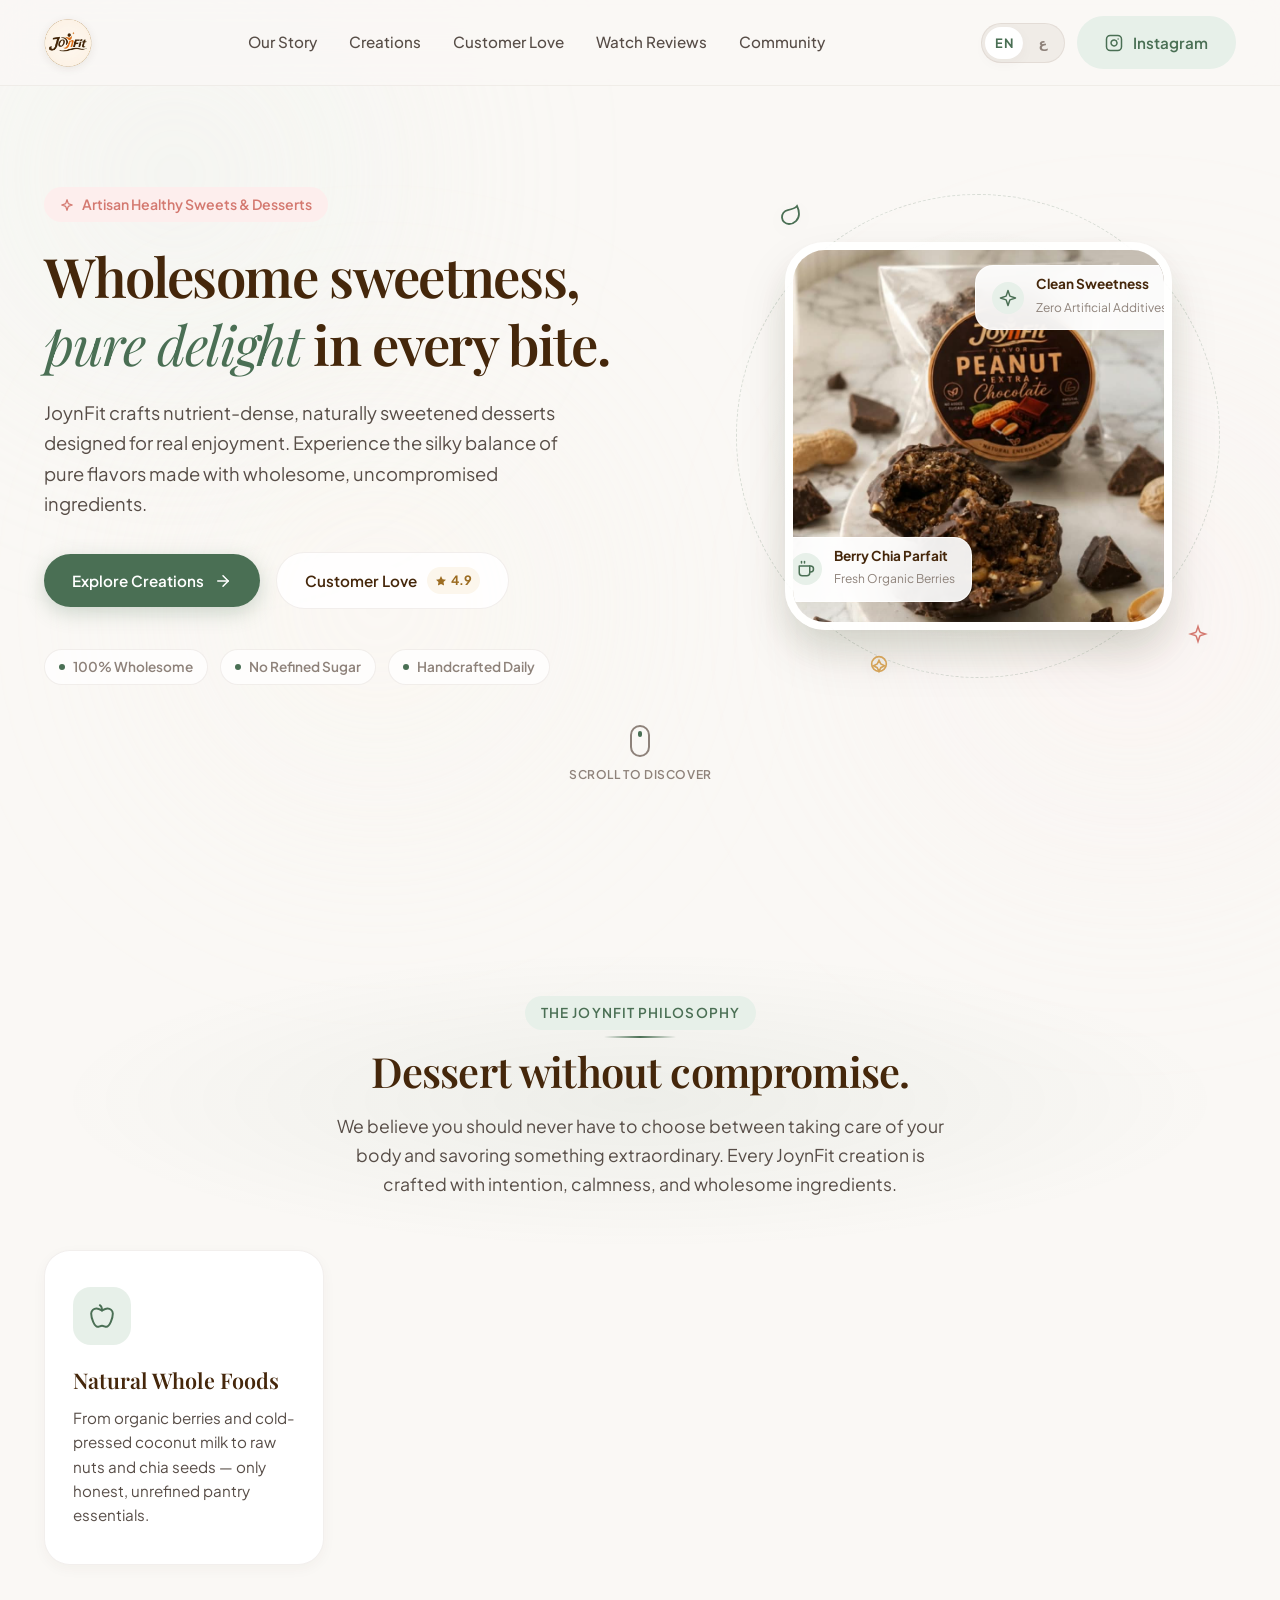
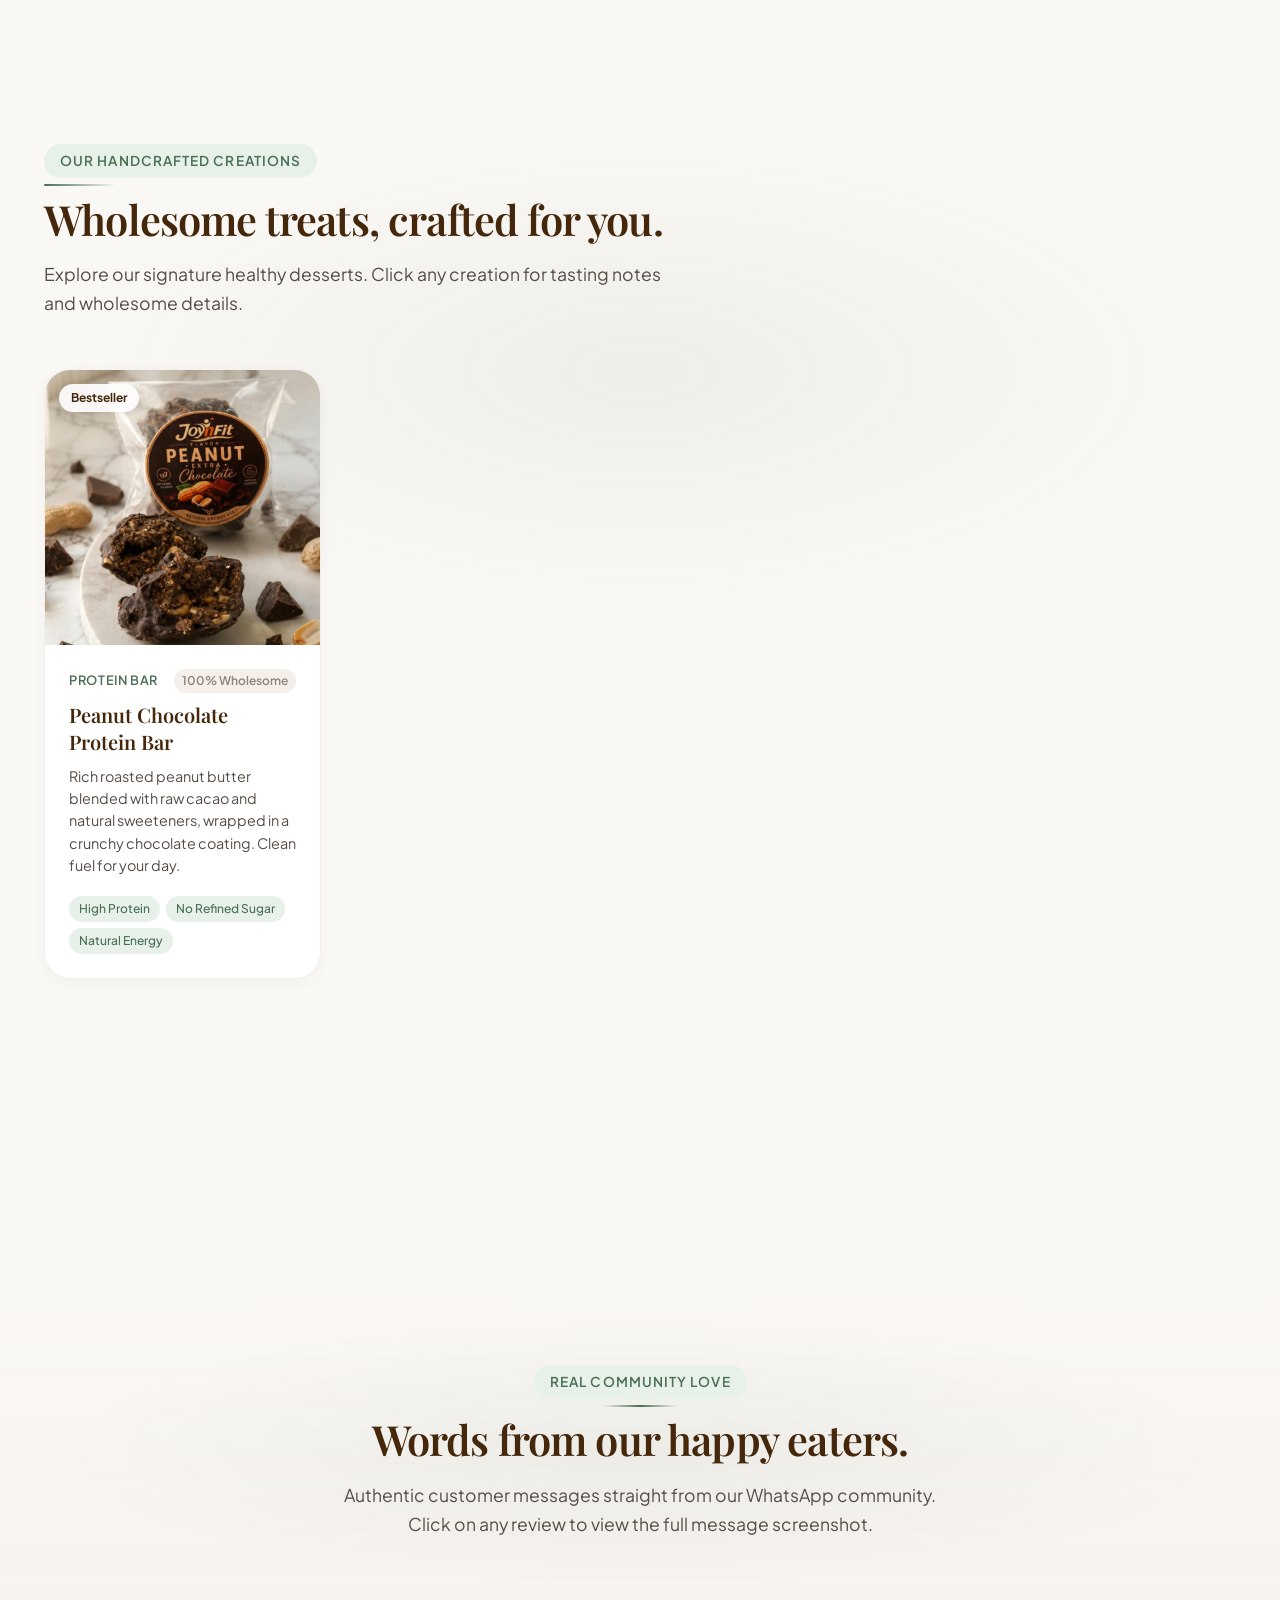
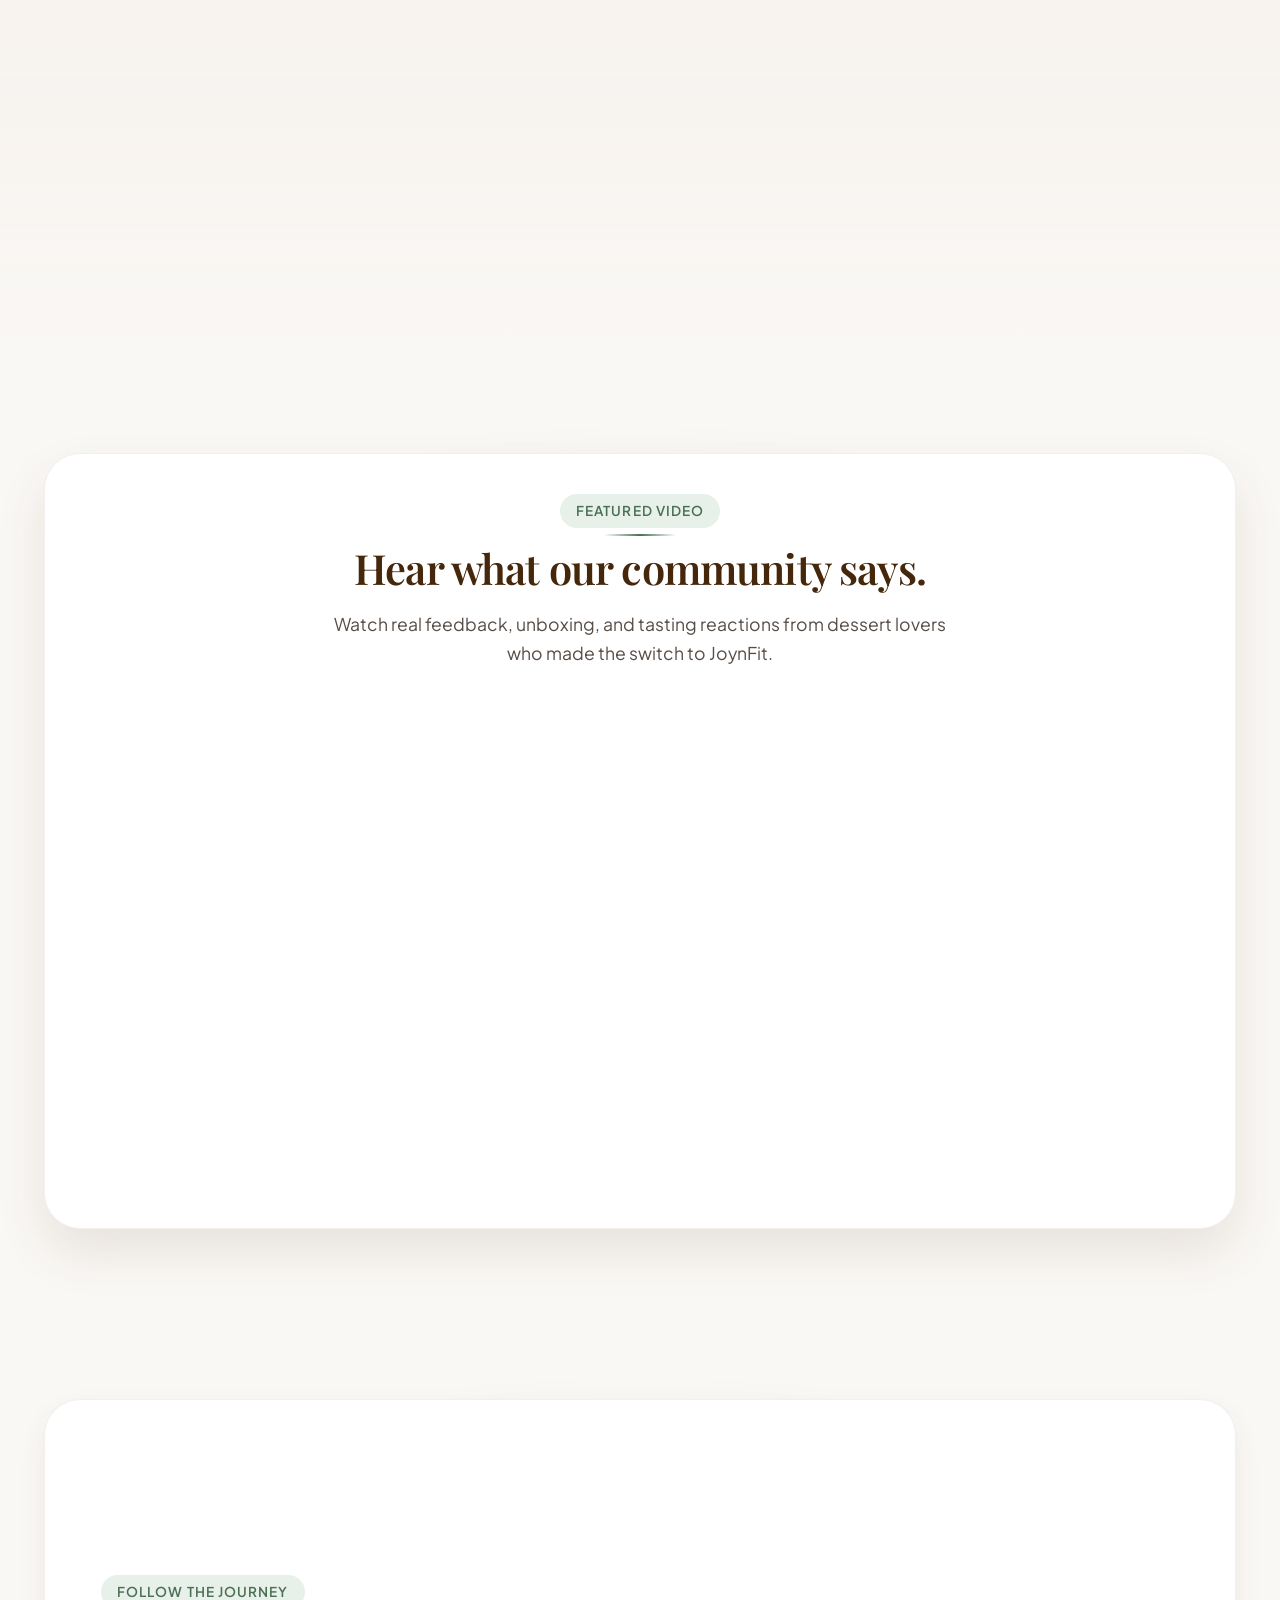
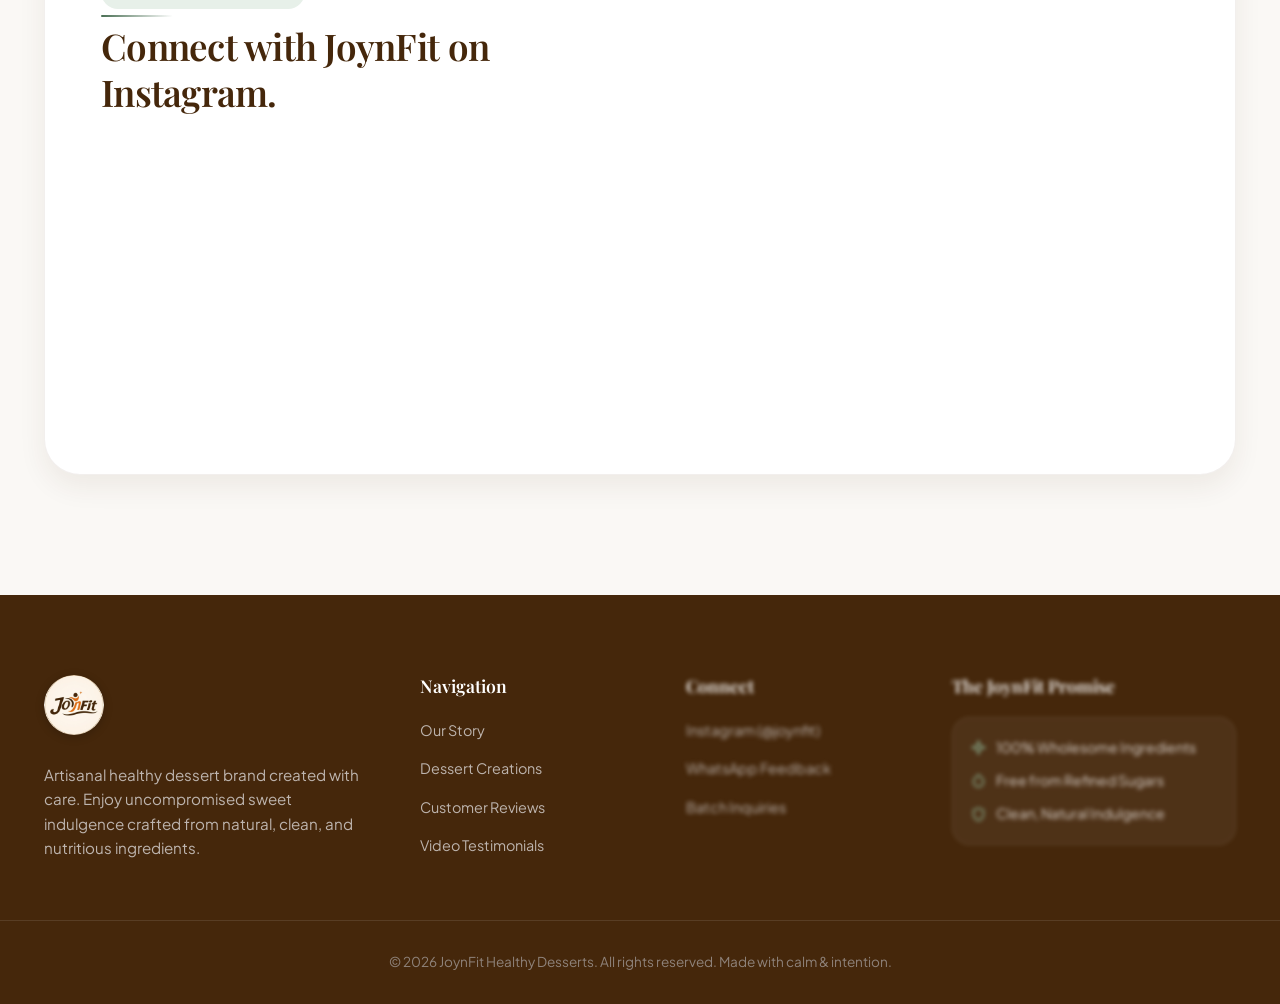
==== commit 0a96d01d: "Use fixed master admin password joynfitxxx Stop treating the password as a CMS default that localSto" ====
--- a/index.html
+++ b/index.html
@@ -973,9 +973,9 @@
     </div>
 
     <!-- JavaScript logic -->
-    <script src="cms.js?v=20260922c"></script>
-    <script src="i18n.js?v=20260922c"></script>
-    <script src="landingPage.js?v=20260922c"></script>
+    <script src="cms.js?v=20260925a"></script>
+    <script src="i18n.js?v=20260922d"></script>
+    <script src="landingPage.js?v=20260922d"></script>
 </body>
 
 </html>
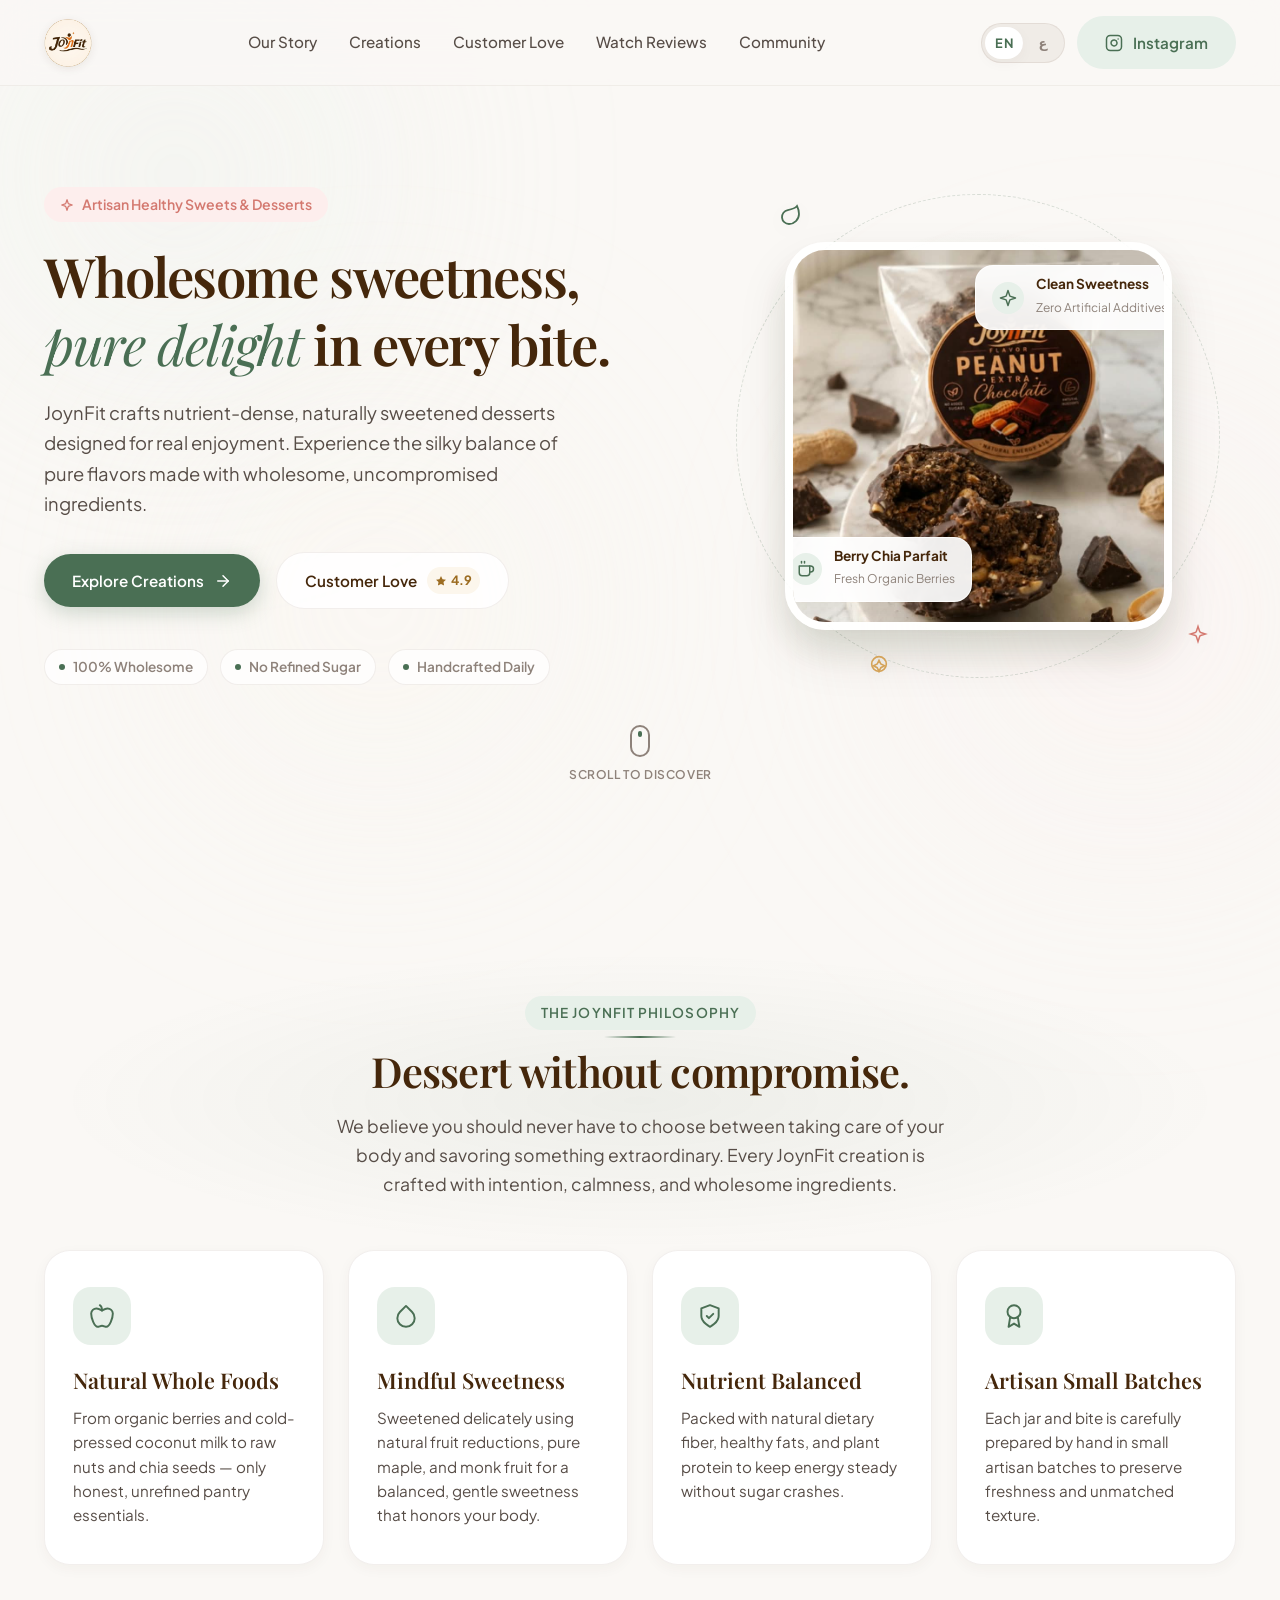
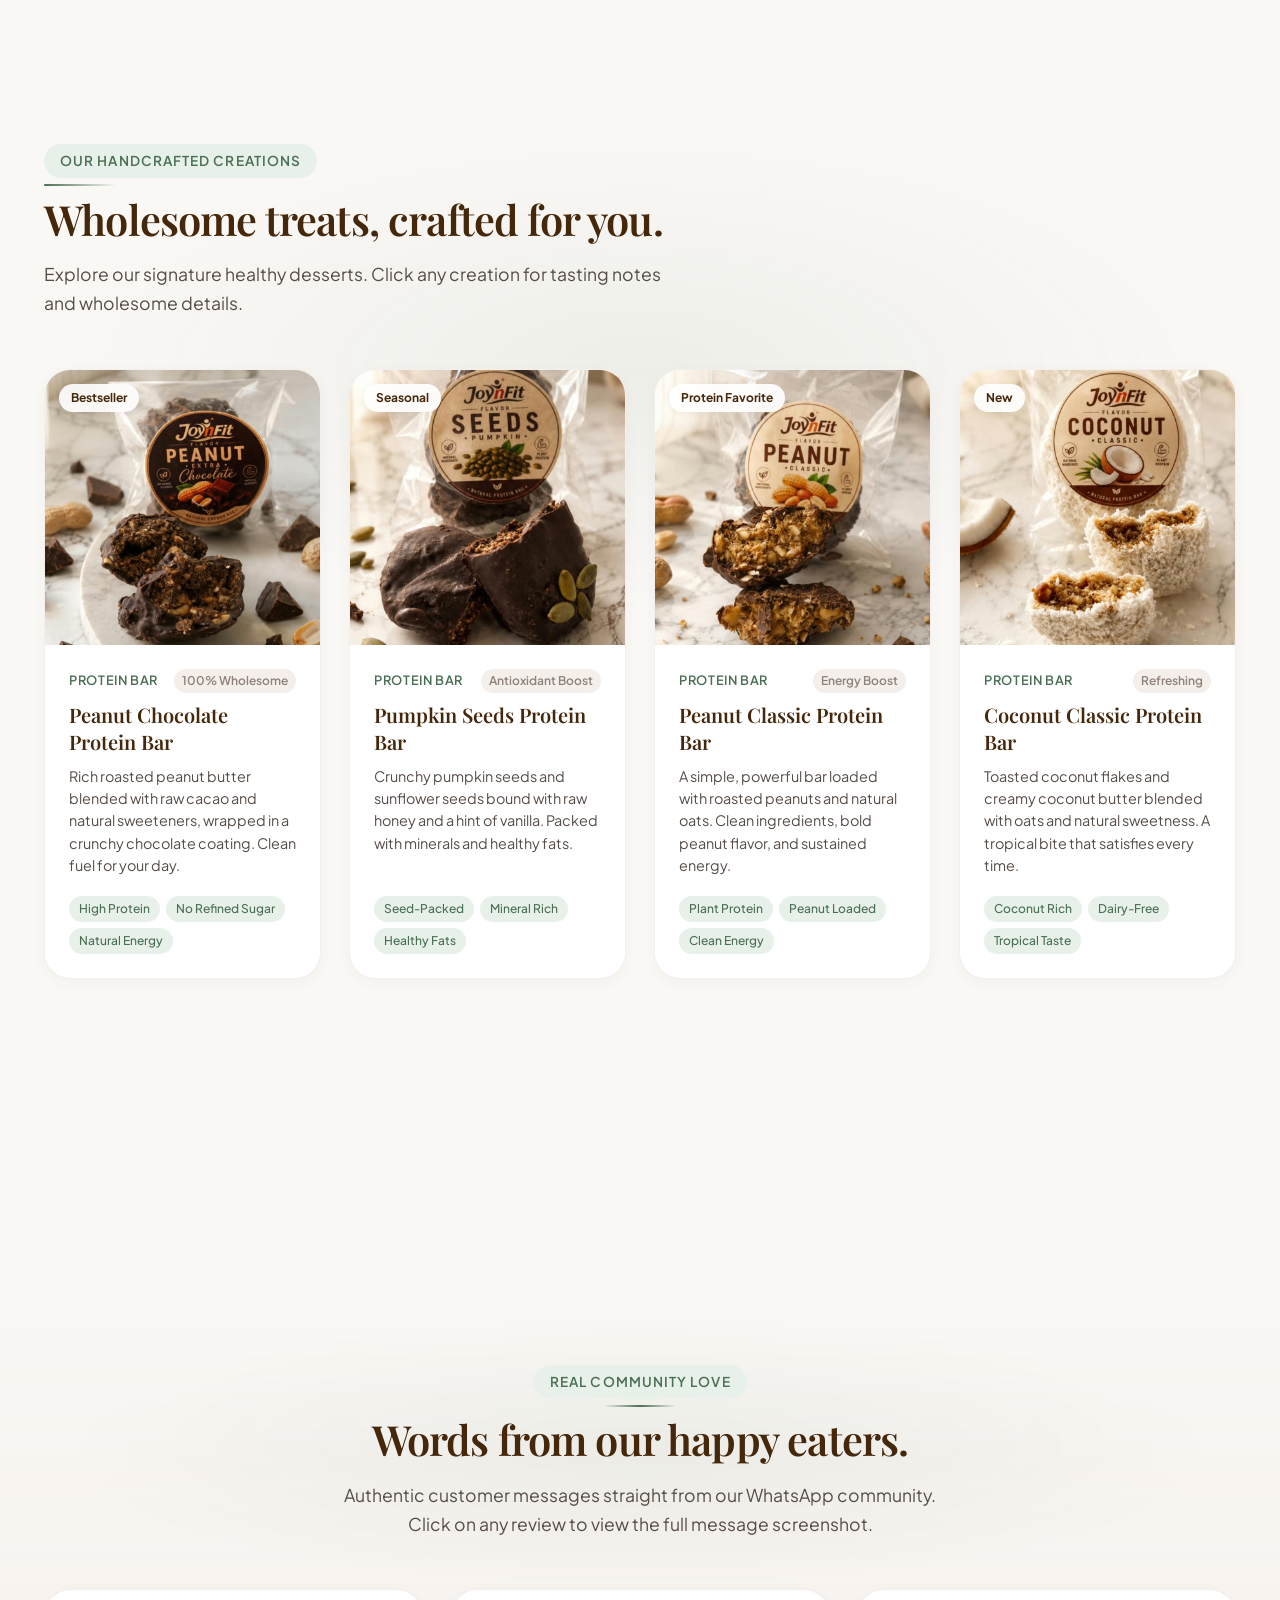
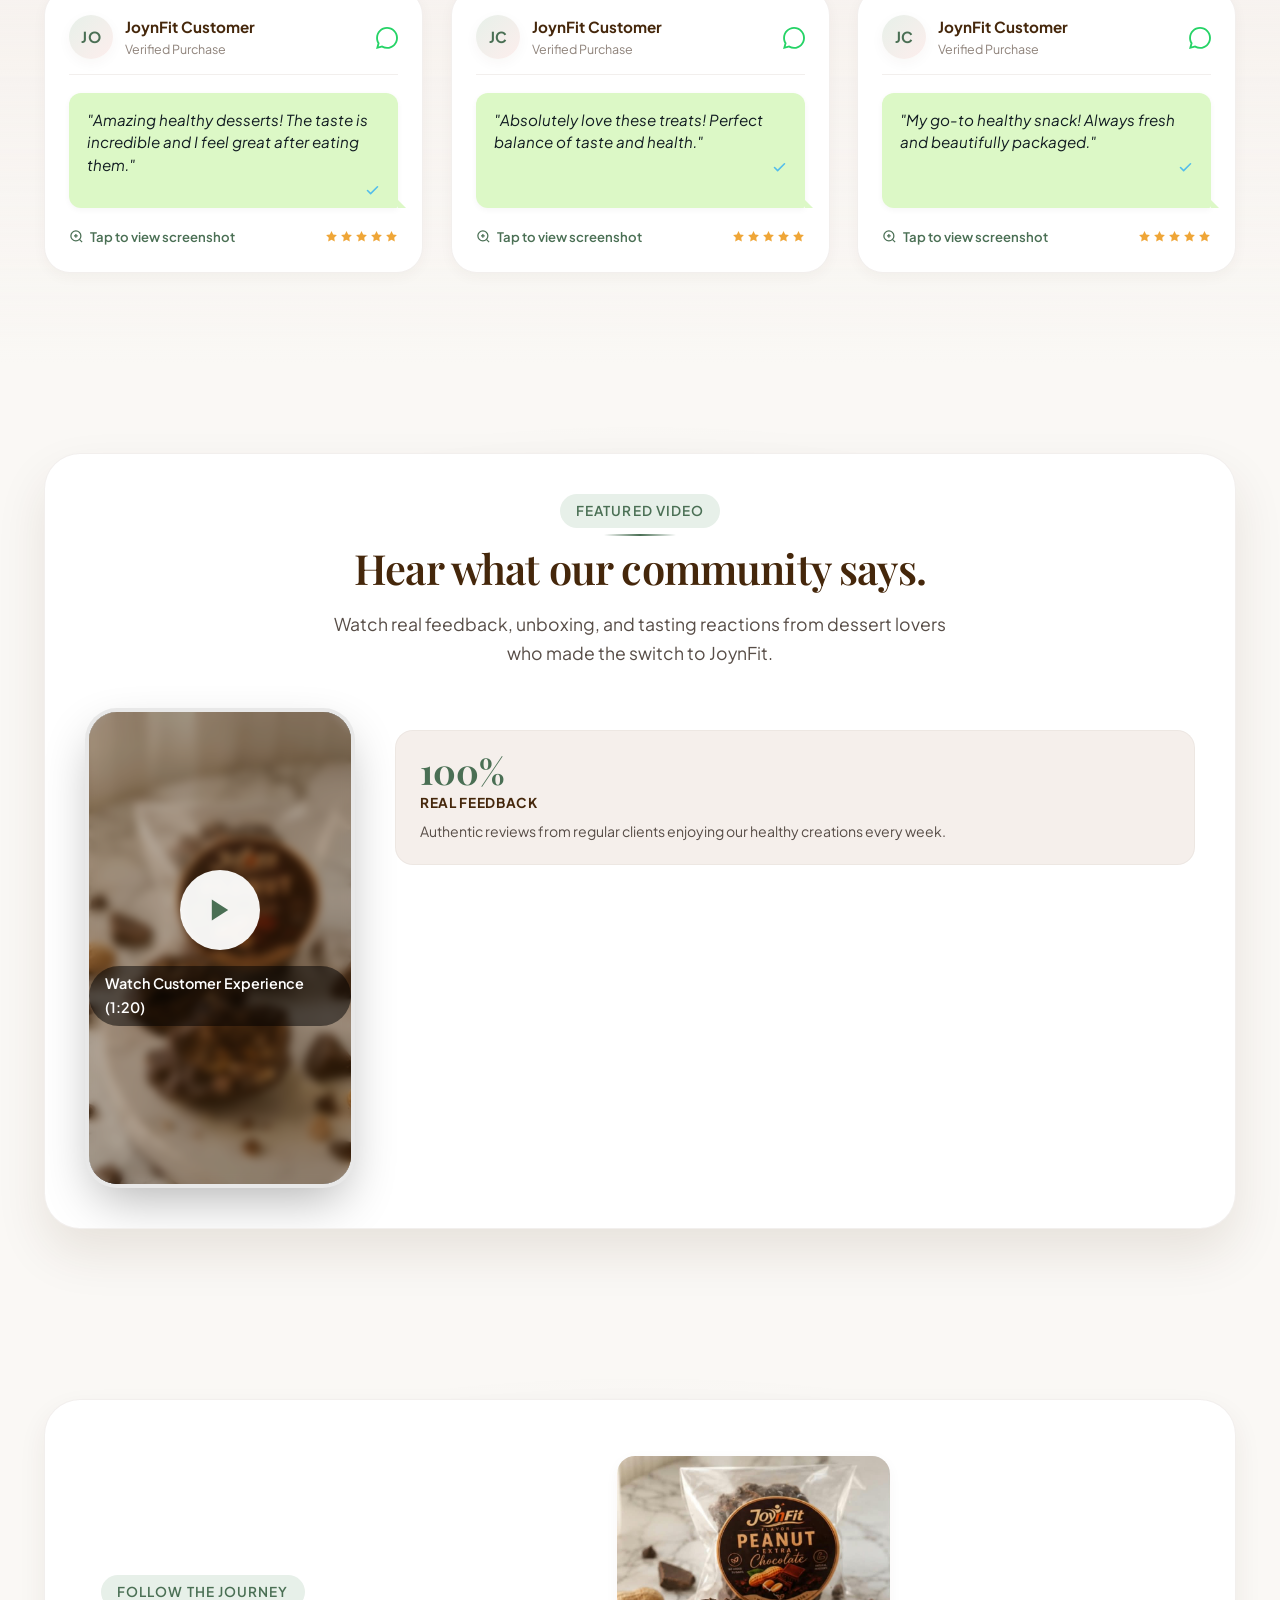
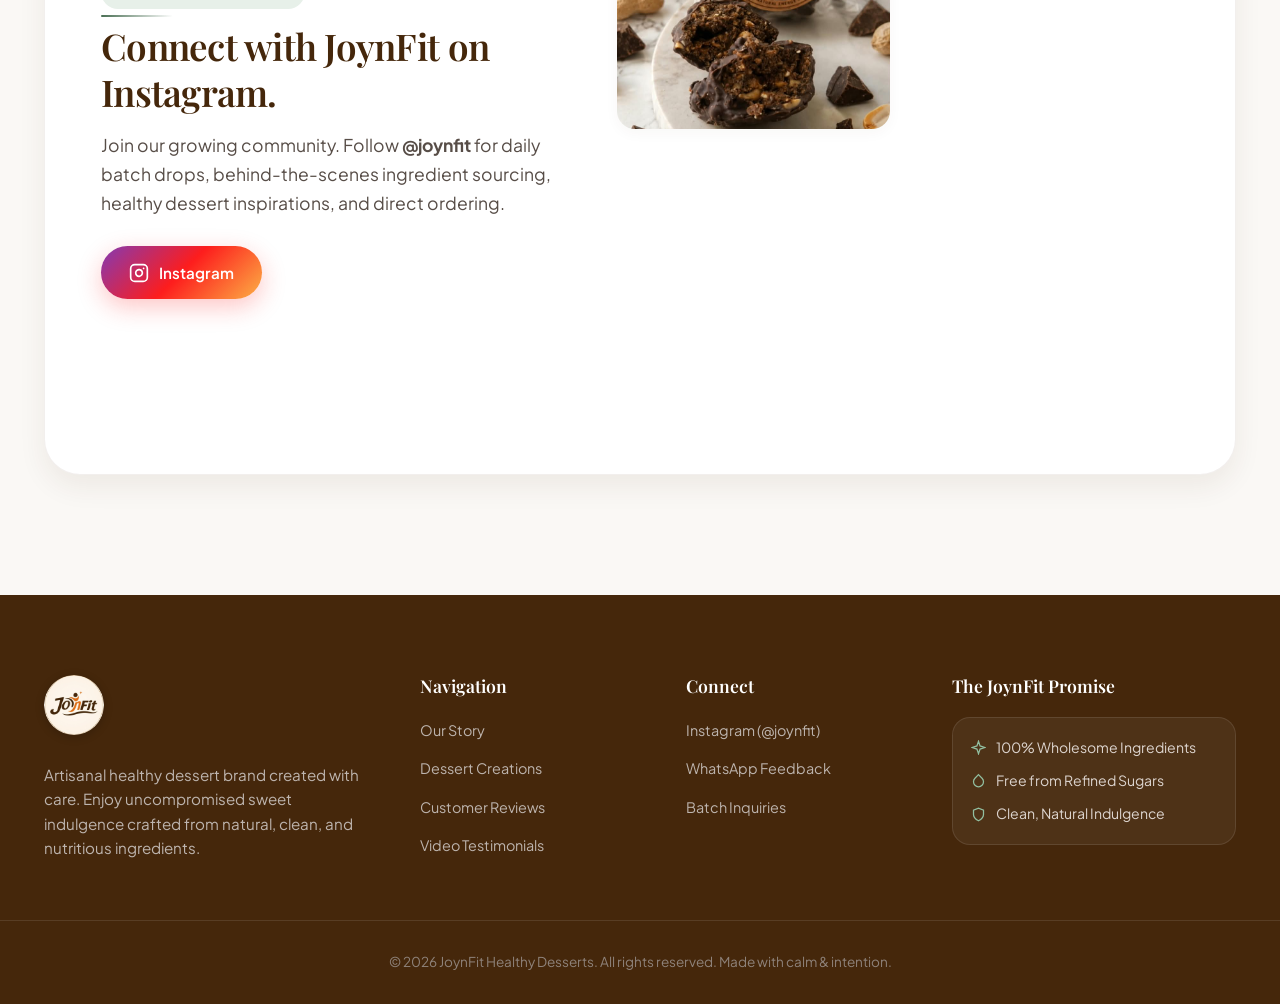
==== commit 6dac2e22: "Reset legacy admin passwords to joynfitxxx On CMS load, overwrite any stored password with the maste" ====
--- a/index.html
+++ b/index.html
@@ -973,7 +973,7 @@
     </div>
 
     <!-- JavaScript logic -->
-    <script src="cms.js?v=20260925a"></script>
+    <script src="cms.js?v=20260925b"></script>
     <script src="i18n.js?v=20260922d"></script>
     <script src="landingPage.js?v=20260922d"></script>
 </body>
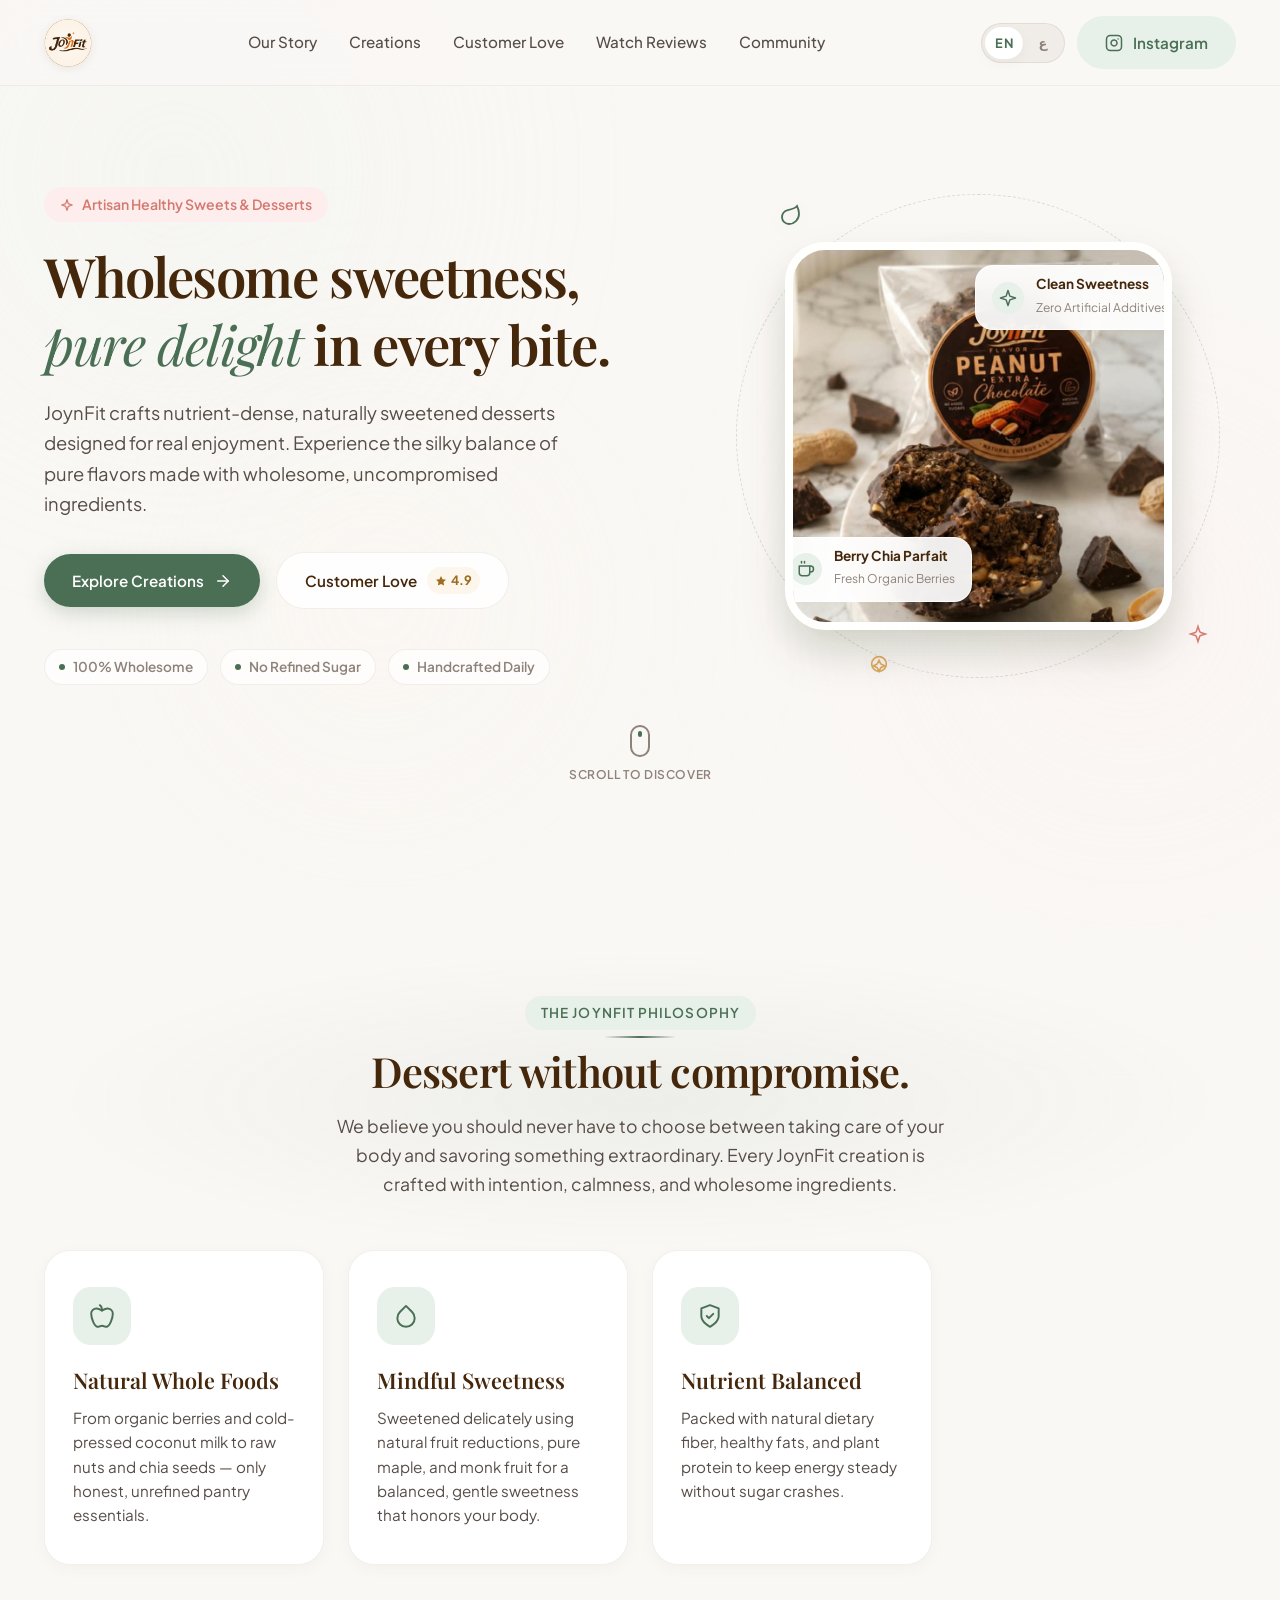
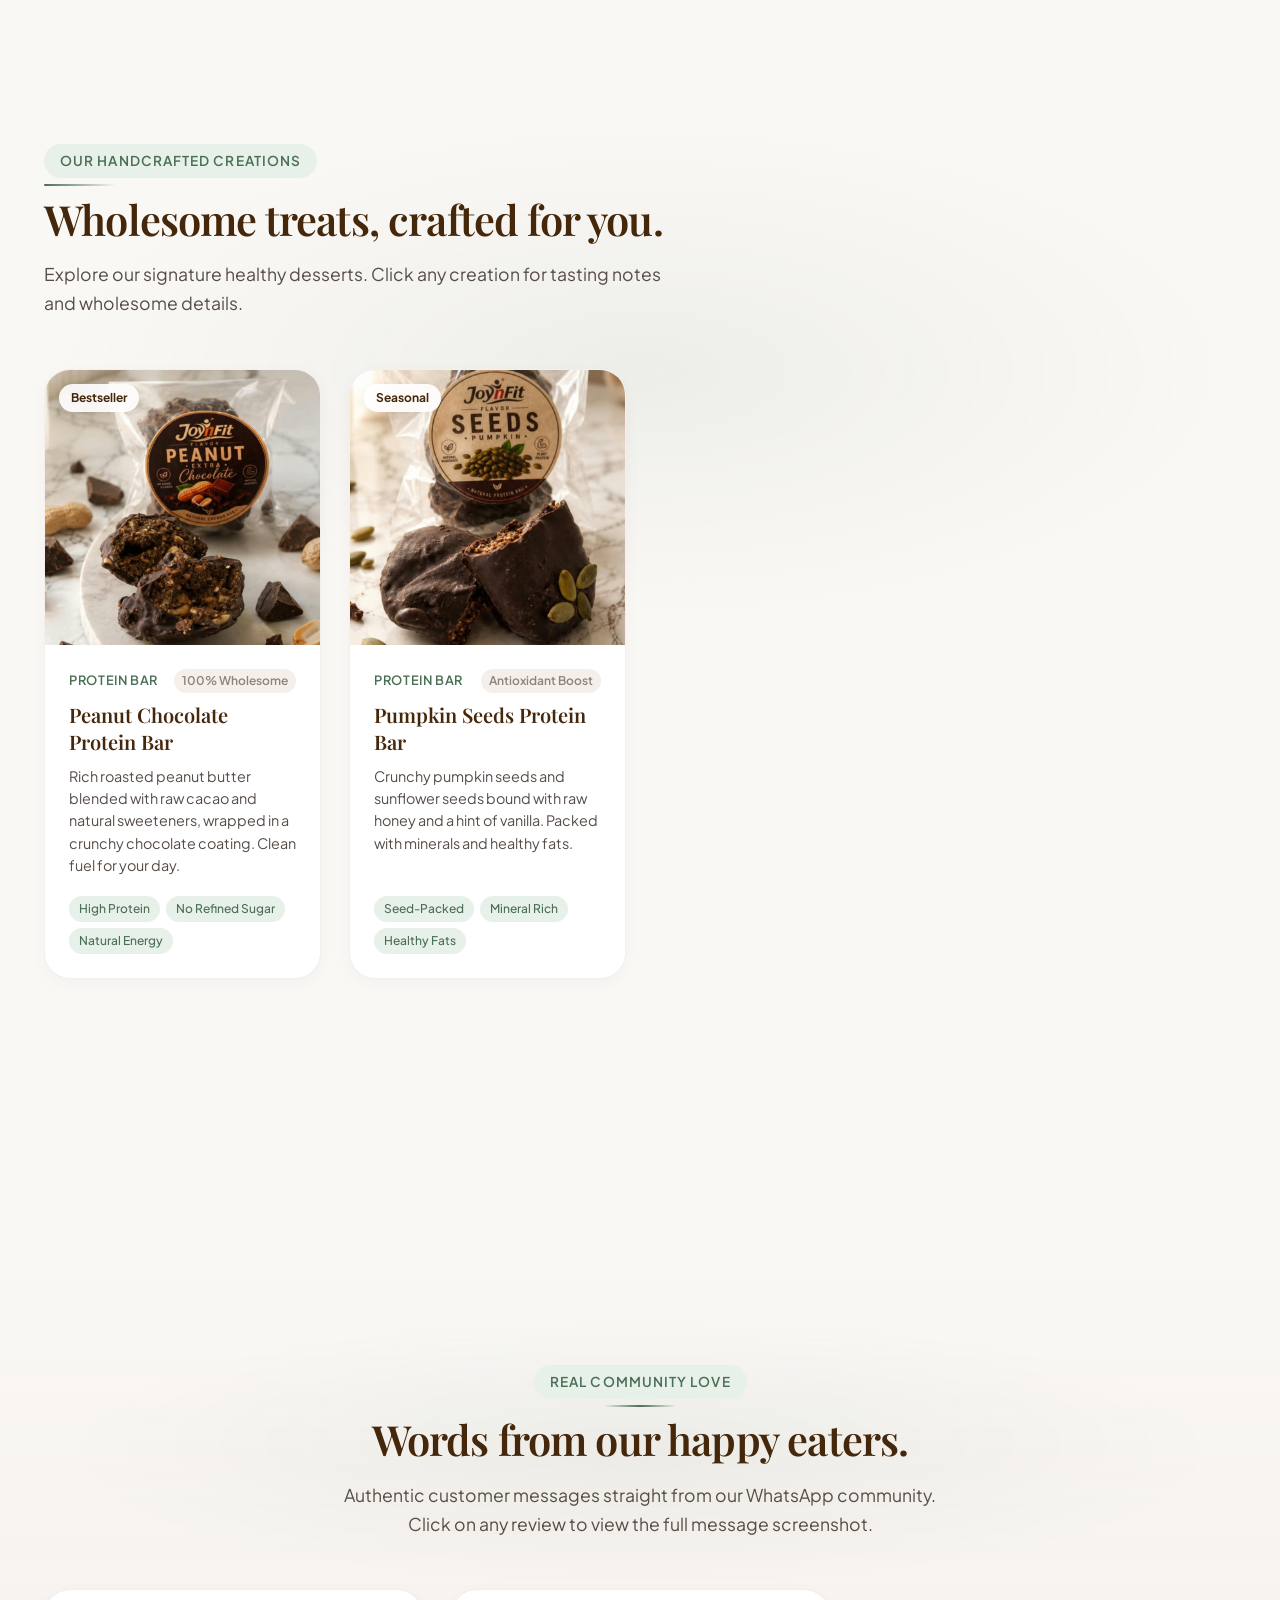
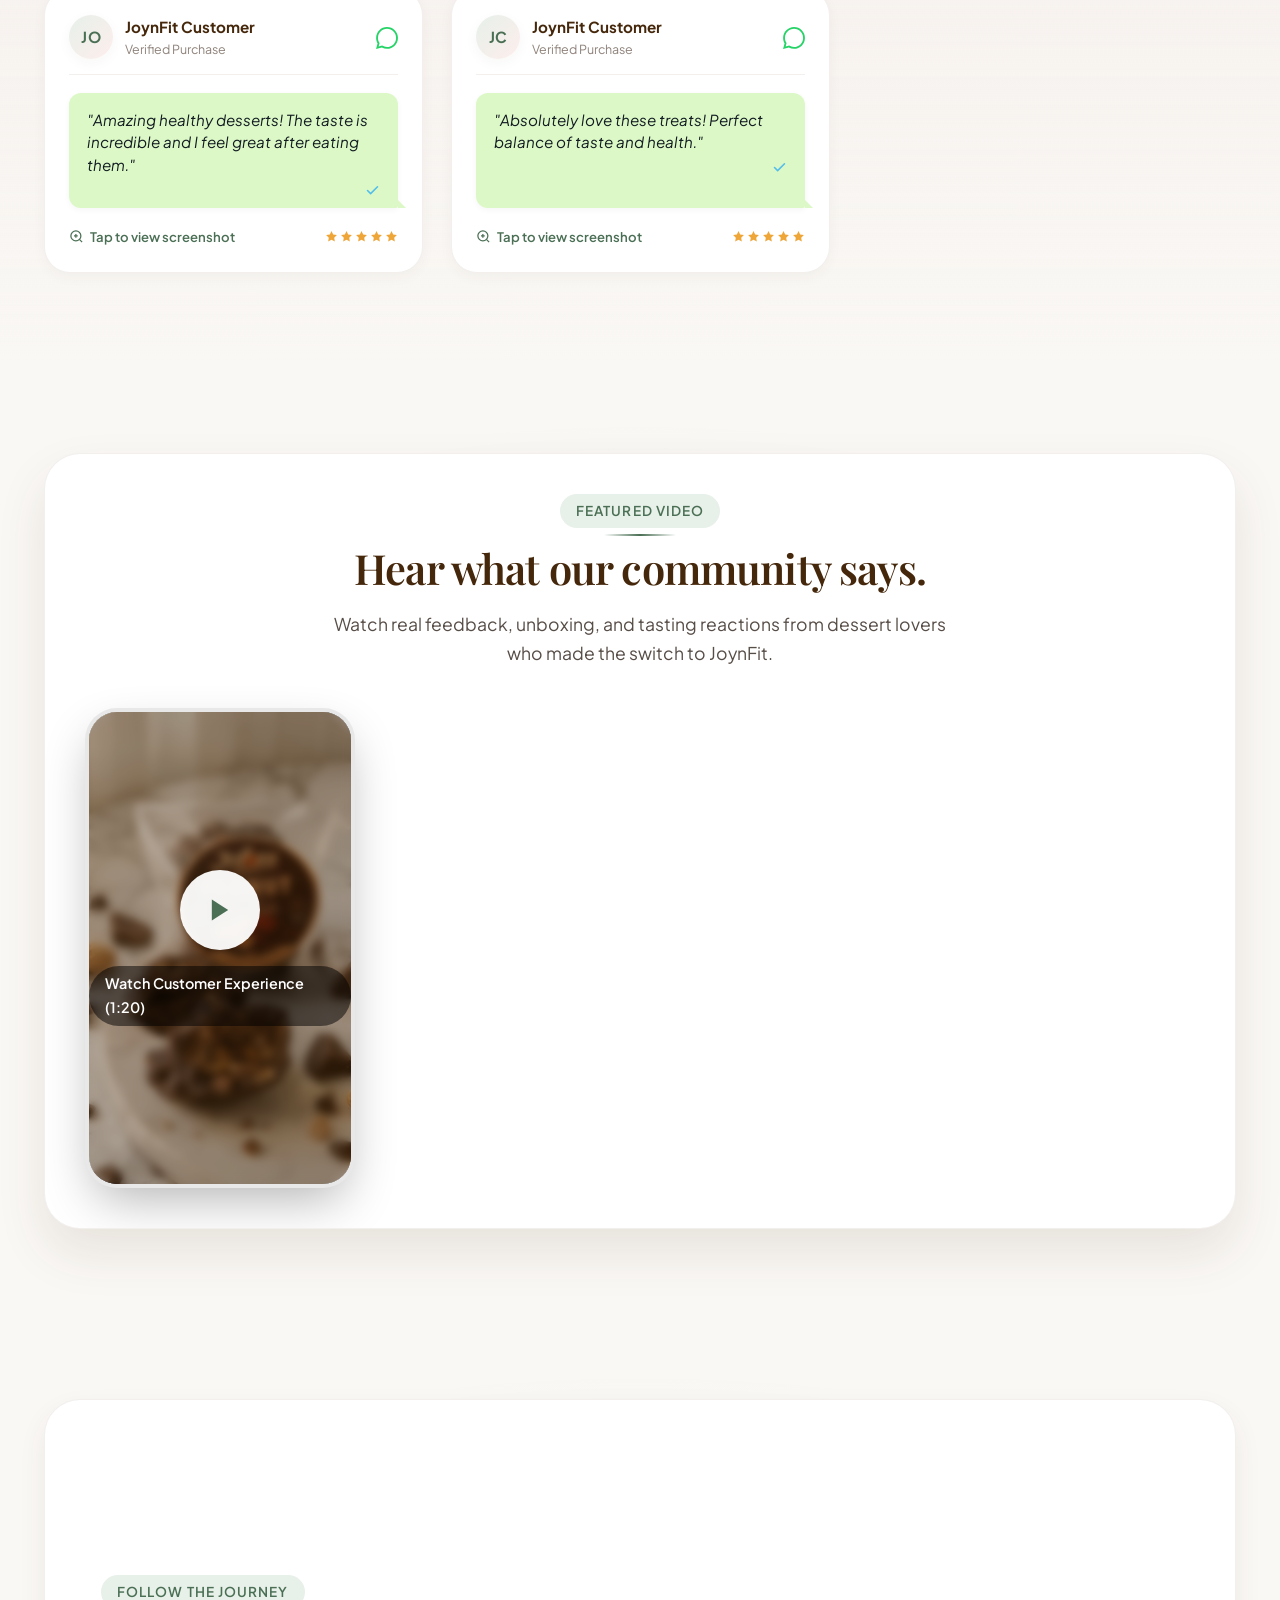
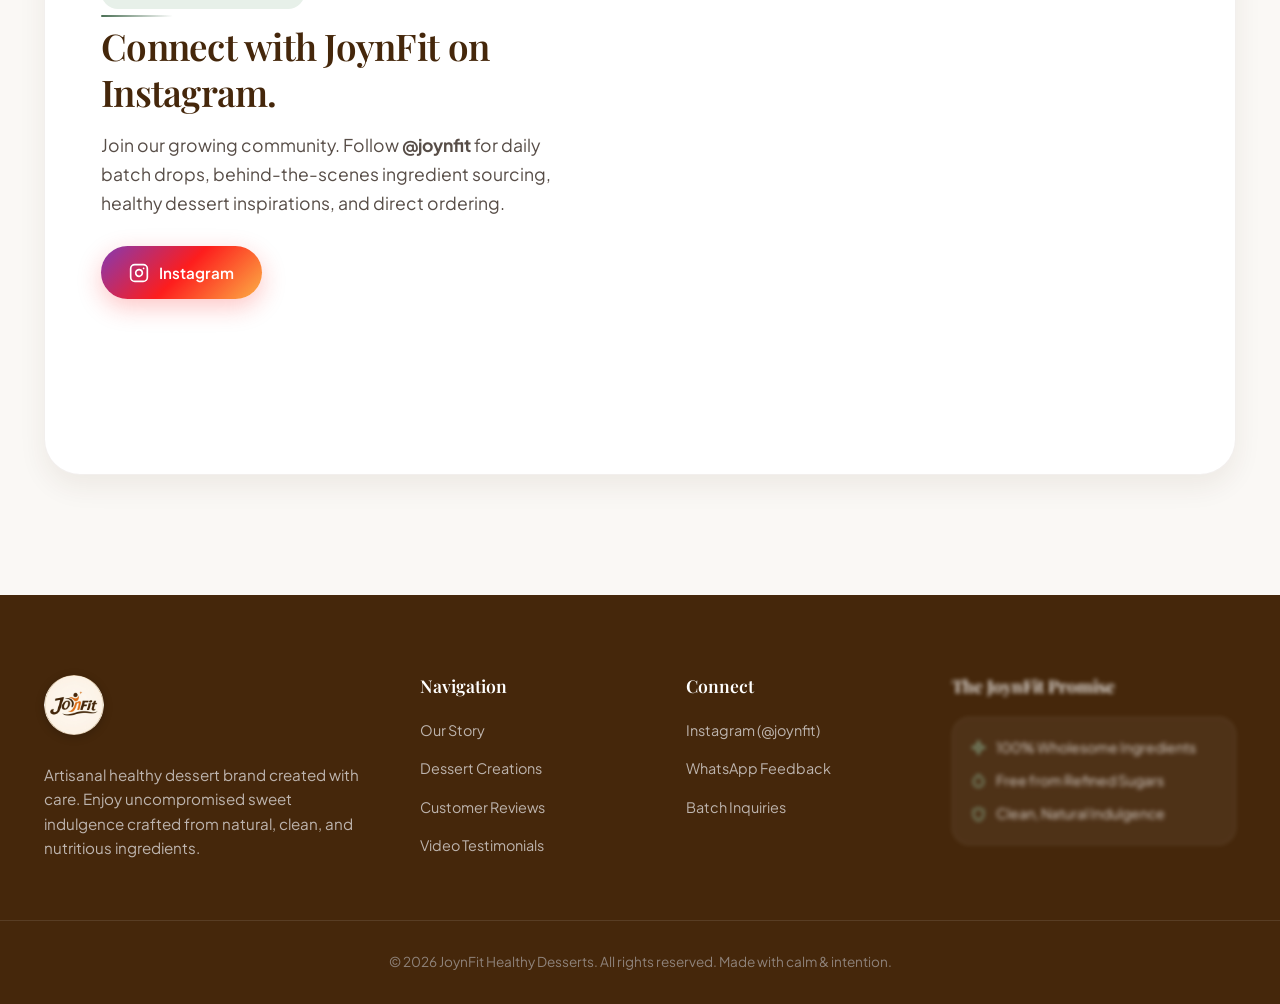
==== commit 5c5cd35c: "Add change password control in Site Settings Restore an editable admin password under Site Settings." ====
--- a/index.html
+++ b/index.html
@@ -973,7 +973,7 @@
     </div>
 
     <!-- JavaScript logic -->
-    <script src="cms.js?v=20260925b"></script>
+    <script src="cms.js?v=20260925c"></script>
     <script src="i18n.js?v=20260922d"></script>
     <script src="landingPage.js?v=20260922d"></script>
 </body>
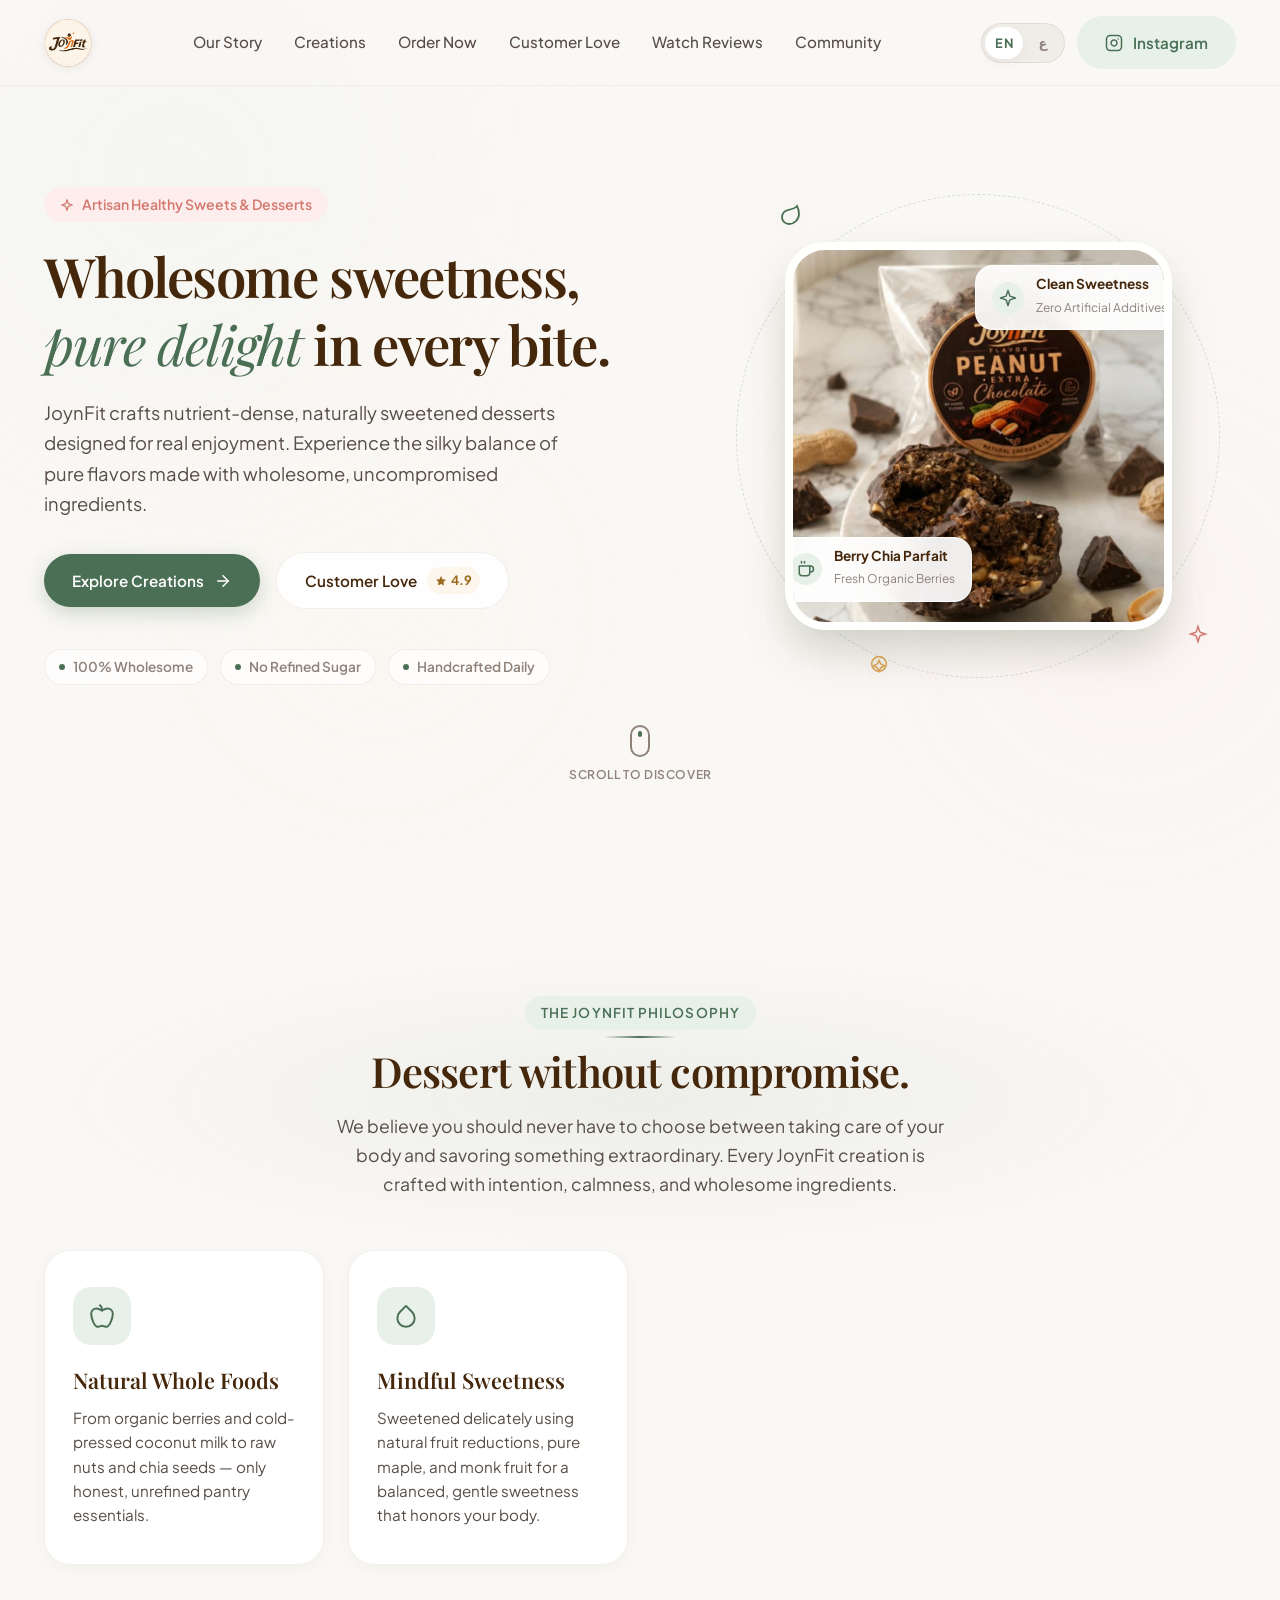
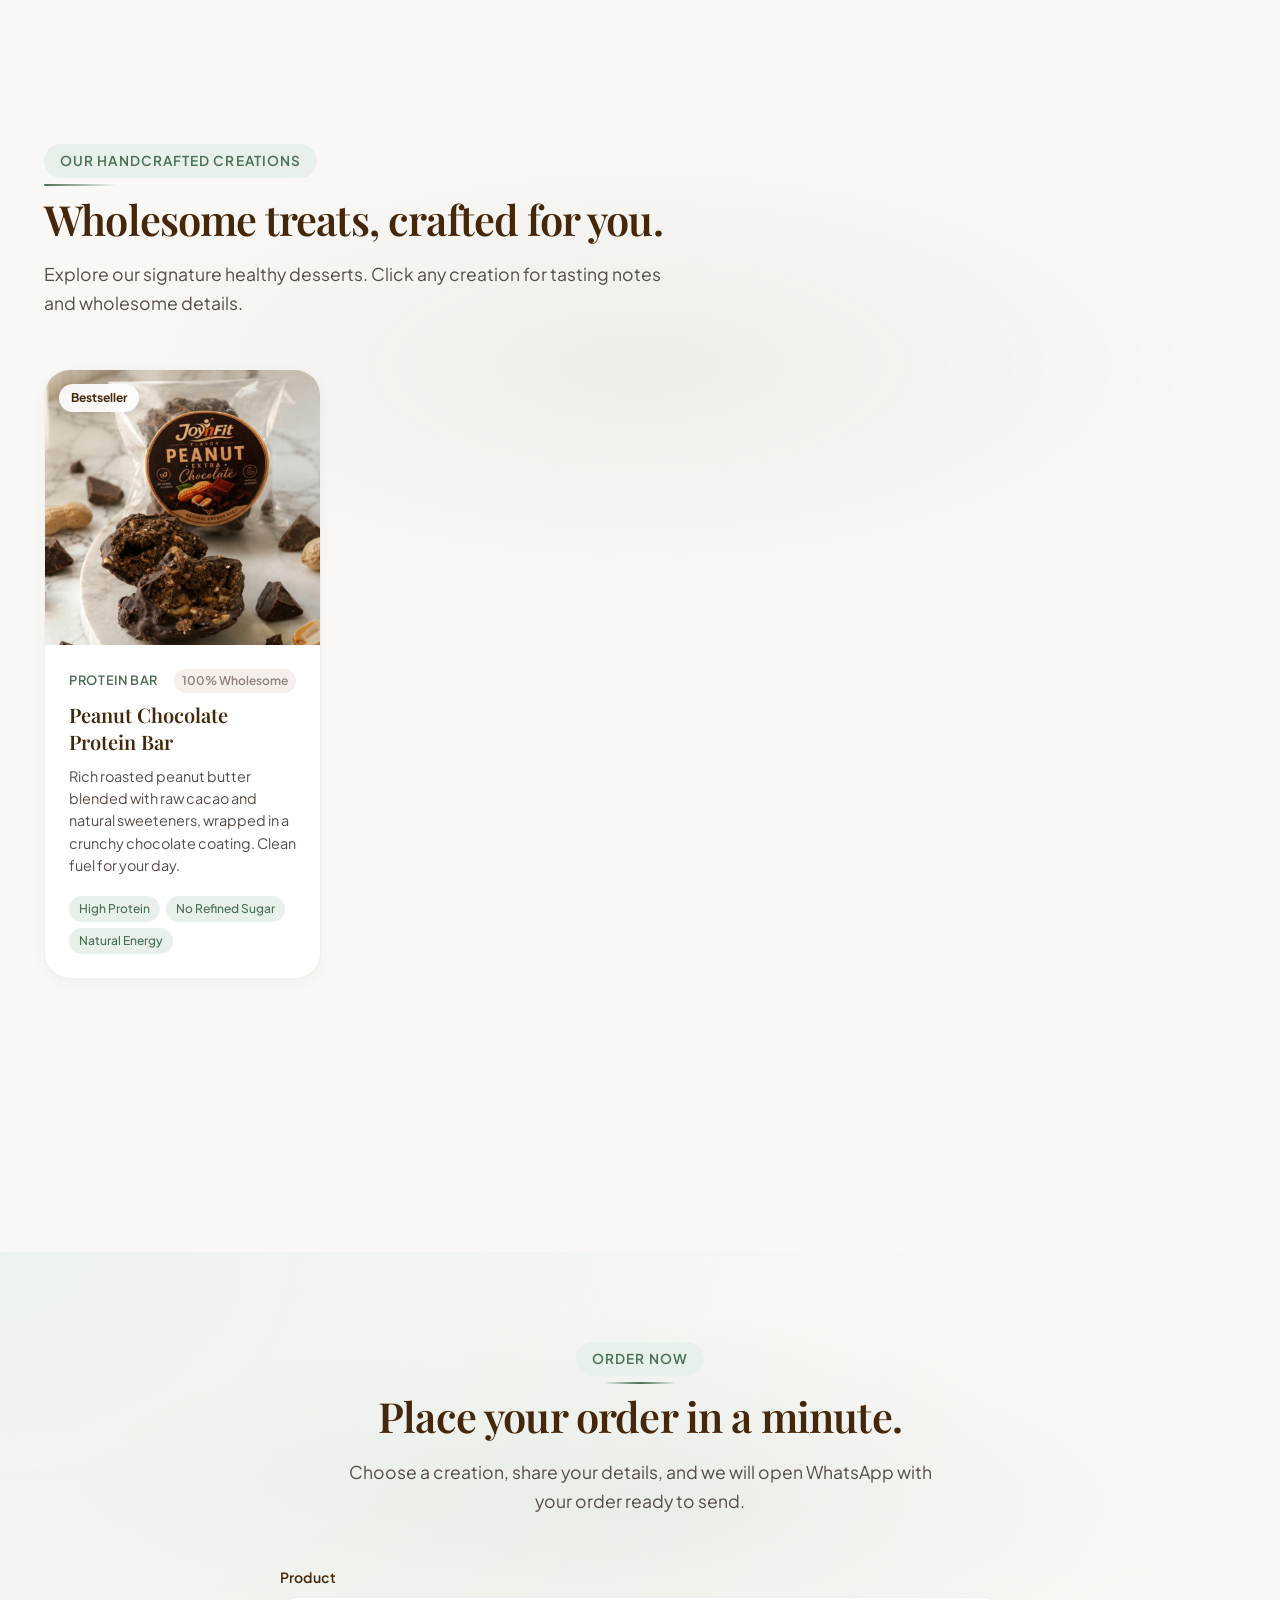
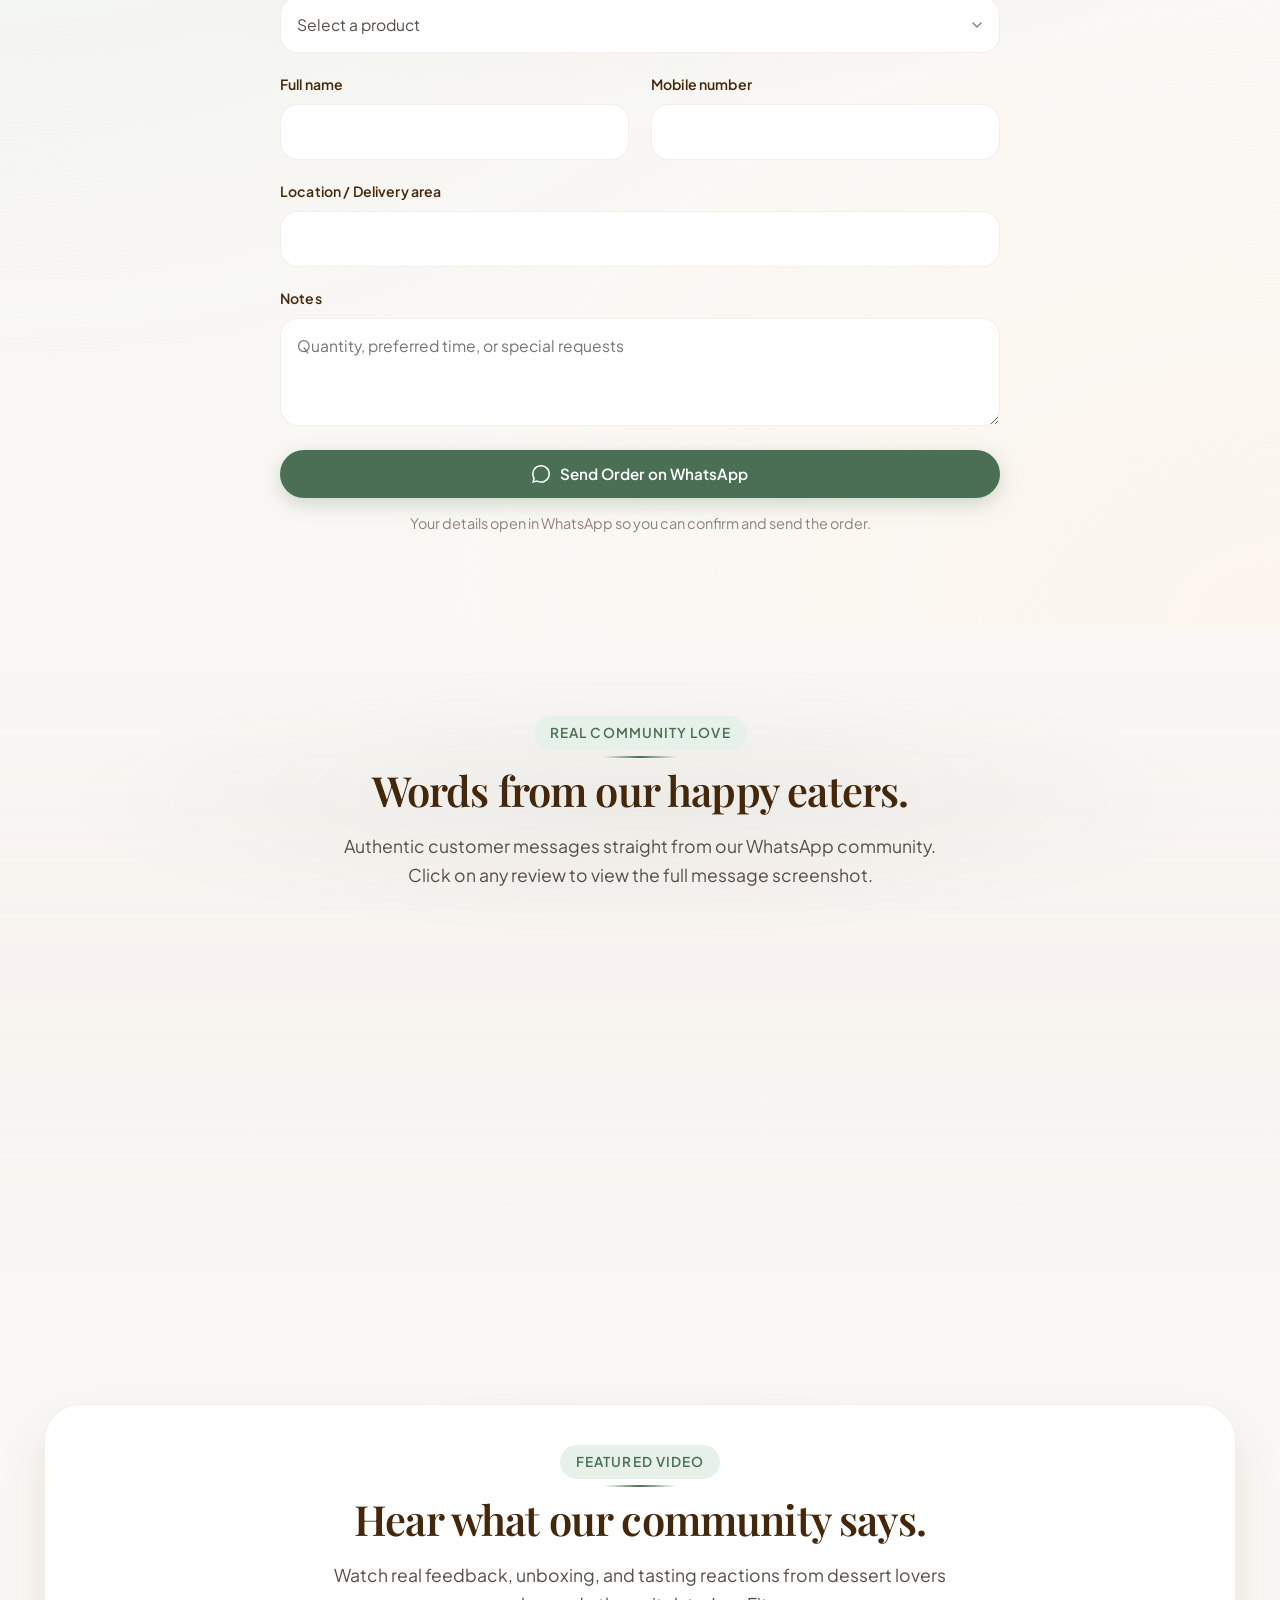
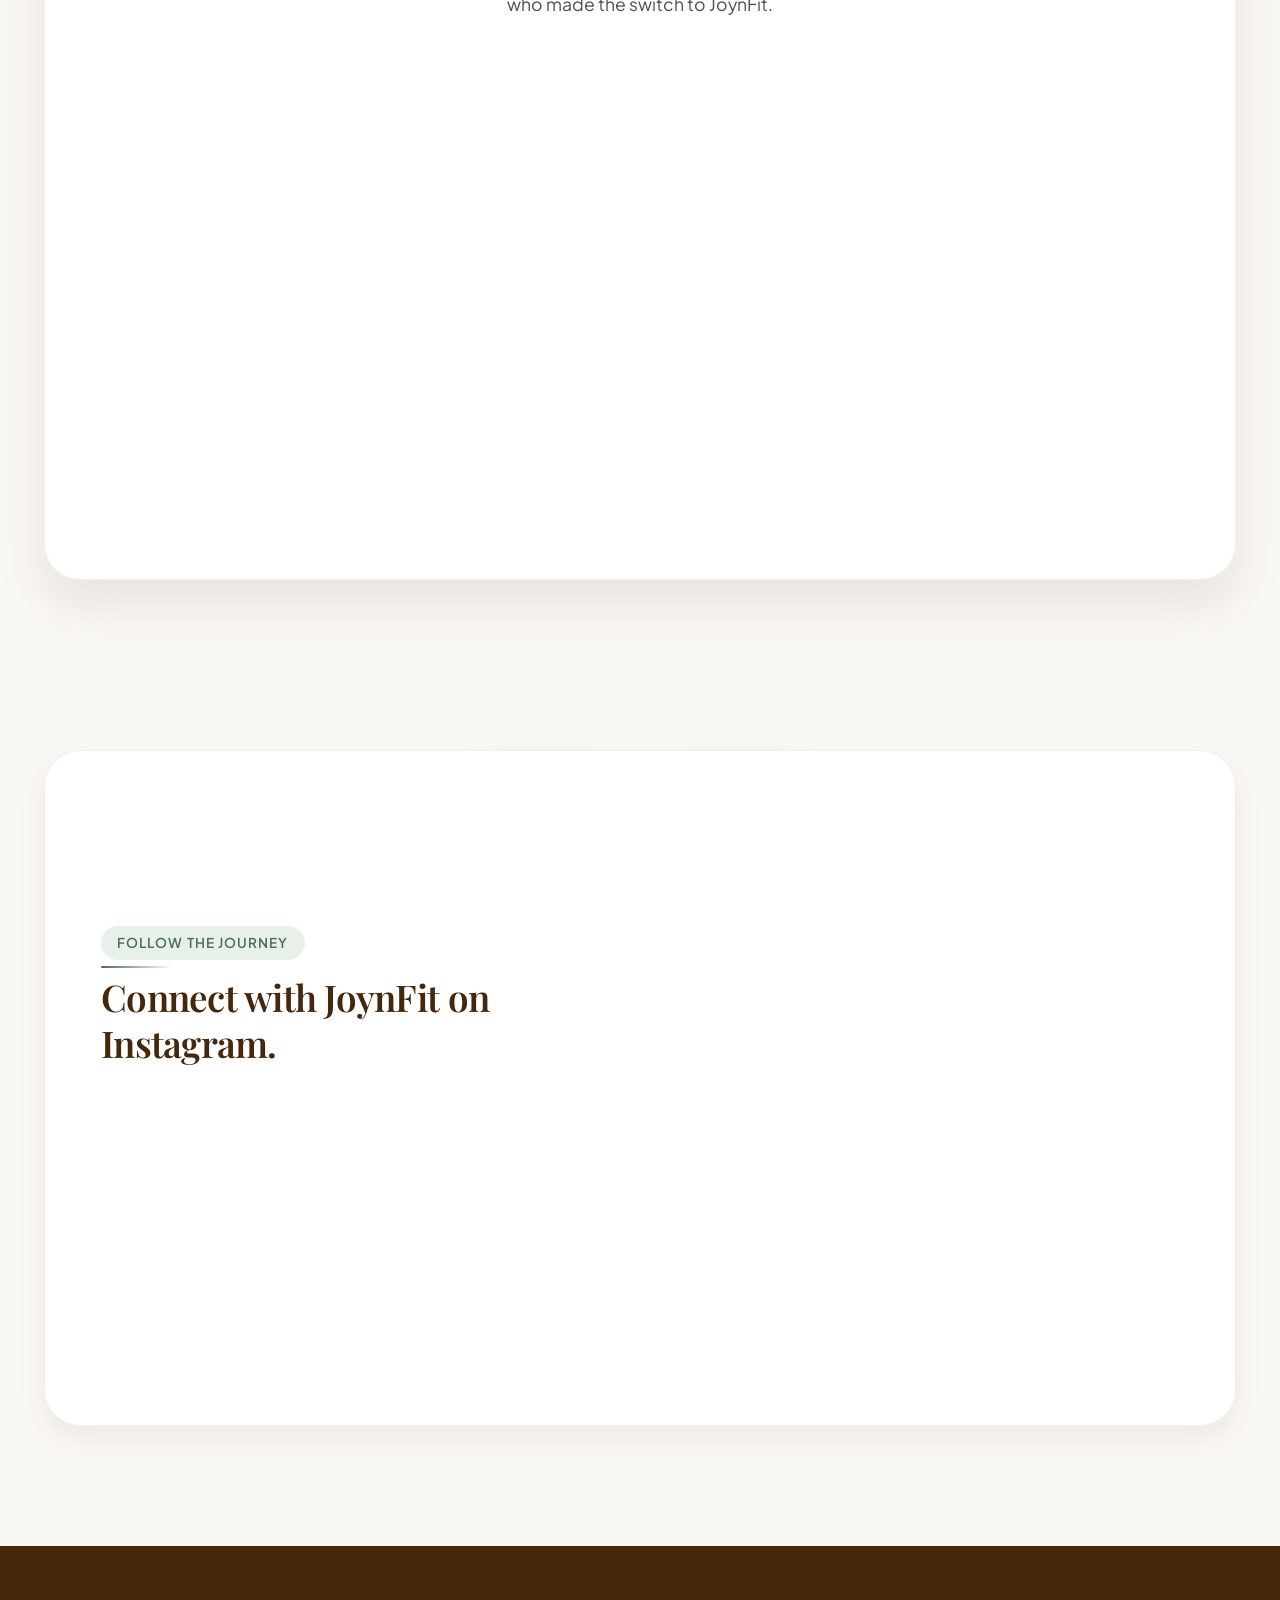
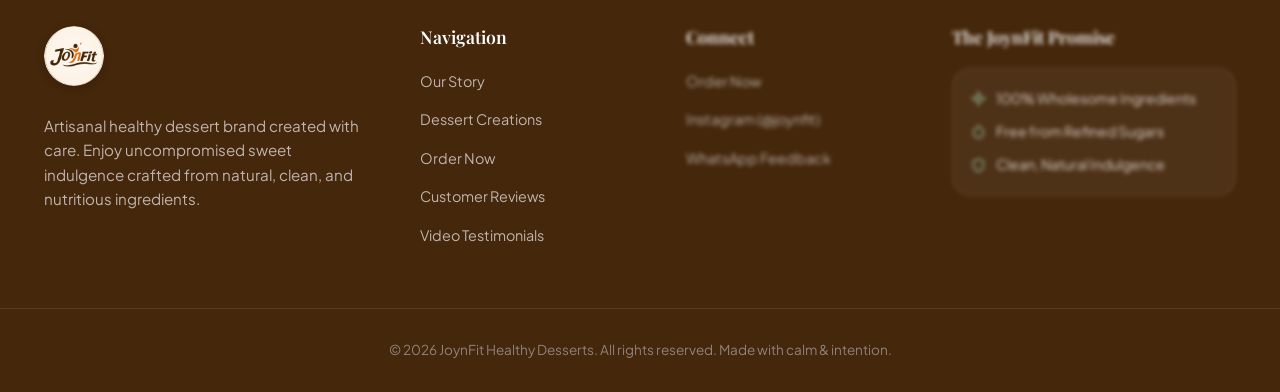
==== commit 5bd5c37f: "Add Order Now form that sends details to WhatsApp Customers can choose a product and enter name, mob" ====
--- a/index.html
+++ b/index.html
@@ -15,7 +15,7 @@
         href="https://fonts.googleapis.com/css2?family=Cairo:wght@400;500;600;700&family=Outfit:wght@300;400;500;600;700&family=Playfair+Display:ital,wght@0,500;0,600;0,700;1,400;1,600&family=Plus+Jakarta+Sans:wght@300;400;500;600;700&display=swap"
         rel="stylesheet">
 
-    <link rel="stylesheet" href="landingPage.css?v=20260922b">
+    <link rel="stylesheet" href="landingPage.css?v=20260925d">
     <style>
       [data-cms-hidden="true"] { display: none !important; }
     </style>
@@ -39,6 +39,7 @@
                 <ul class="nav-links">
                     <li><a href="#about" data-i18n="nav.story">Our Story</a></li>
                     <li><a href="#products" data-i18n="nav.creations">Creations</a></li>
+                    <li><a href="#order" data-i18n="nav.order">Order Now</a></li>
                     <li><a href="#reviews" data-i18n="nav.love">Customer Love</a></li>
                     <li><a href="#video-review" data-i18n="nav.watch">Watch Reviews</a></li>
                     <li><a href="#instagram" data-i18n="nav.community">Community</a></li>
@@ -74,12 +75,13 @@
             <ul class="mobile-links">
                 <li><a href="#about" class="mobile-nav-link" data-i18n="nav.story">Our Story</a></li>
                 <li><a href="#products" class="mobile-nav-link" data-i18n="nav.creations">Creations</a></li>
+                <li><a href="#order" class="mobile-nav-link" data-i18n="nav.order">Order Now</a></li>
                 <li><a href="#reviews" class="mobile-nav-link" data-i18n="nav.love">Customer Love</a></li>
                 <li><a href="#video-review" class="mobile-nav-link" data-i18n="nav.watch">Watch Reviews</a></li>
                 <li><a href="#instagram" class="mobile-nav-link" data-i18n="nav.community">Community</a></li>
             </ul>
             <div class="mobile-action-wrapper">
-                <a href="#instagram" class="btn btn-primary mobile-cta" data-i18n="nav.explore_ig">Explore on Instagram</a>
+                <a href="#order" class="btn btn-primary mobile-cta" data-i18n="nav.order">Order Now</a>
             </div>
         </div>
     </header>
@@ -454,11 +456,10 @@
                     </div>
                     <div class="callout-content">
                         <h4 data-i18n="callout.title">Every batch is freshly made to order</h4>
-                        <p data-i18n="callout.desc">We believe in absolute freshness. Connect with us on Instagram to see current batch
-                            availability and discover seasonal flavors.</p>
-                    </div>
-                    <a href="#instagram" class="btn btn-callout-cta">
-                        <span data-i18n="callout.cta">Check Availability</span>
+                        <p data-i18n="callout.desc">We believe in absolute freshness. Fill in your order details and send them to us on WhatsApp in one tap.</p>
+                    </div>
+                    <a href="#order" class="btn btn-callout-cta">
+                        <span data-i18n="callout.cta">Order Now</span>
                         <svg width="18" height="18" viewBox="0 0 24 24" fill="none" stroke="currentColor"
                             stroke-width="2.2" stroke-linecap="round" stroke-linejoin="round">
                             <line x1="5" y1="12" x2="19" y2="12"></line>
@@ -466,6 +467,71 @@
                         </svg>
                     </a>
                 </div>
+            </div>
+        </section>
+
+        <!-- ORDER NOW SECTION -->
+        <section class="order-section animate-section" id="order" data-section-anim="order" data-cms-section="order">
+            <div class="container">
+                <div class="section-header text-center">
+                    <span class="seq-item sub-heading" data-i18n="order.eyebrow">Order Now</span>
+                    <h2 class="seq-item section-title" data-i18n="order.title">Place your order in a minute.</h2>
+                    <p class="seq-item section-intro" data-i18n="order.intro">
+                        Choose a creation, share your details, and we will open WhatsApp with your order ready to send.
+                    </p>
+                </div>
+
+                <form id="orderForm" class="order-form seq-item" data-cms-whatsapp data-whatsapp="201036595467" novalidate>
+                    <div class="order-form-grid">
+                        <div class="order-field order-field-full">
+                            <label for="orderProduct" data-i18n="order.product">Product</label>
+                            <select id="orderProduct" name="product" required>
+                                <option value="" data-i18n="order.product_placeholder">Select a product</option>
+                                <option value="p1" data-i18n="p1.name">Peanut Chocolate Protein Bar</option>
+                                <option value="p2" data-i18n="p2.name">Pumpkin Seeds Protein Bar</option>
+                                <option value="p3" data-i18n="p3.name">Peanut Classic Protein Bar</option>
+                                <option value="p4" data-i18n="p4.name">Coconut Classic Protein Bar</option>
+                                <option value="custom" data-i18n="order.custom">Custom / Other request</option>
+                            </select>
+                        </div>
+
+                        <div class="order-field">
+                            <label for="orderName" data-i18n="order.name">Full name</label>
+                            <input id="orderName" name="name" type="text" autocomplete="name" required>
+                        </div>
+
+                        <div class="order-field">
+                            <label for="orderMobile" data-i18n="order.mobile">Mobile number</label>
+                            <input id="orderMobile" name="mobile" type="tel" autocomplete="tel" inputmode="tel" required>
+                        </div>
+
+                        <div class="order-field order-field-full">
+                            <label for="orderLocation" data-i18n="order.location">Location / Delivery area</label>
+                            <input id="orderLocation" name="location" type="text" autocomplete="street-address" required>
+                        </div>
+
+                        <div class="order-field order-field-full">
+                            <label for="orderNotes" data-i18n="order.notes">Notes</label>
+                            <textarea id="orderNotes" name="notes" rows="3" data-i18n-placeholder="order.notes_placeholder"
+                                placeholder="Quantity, preferred time, or special requests"></textarea>
+                        </div>
+                    </div>
+
+                    <p id="orderFormError" class="order-form-error" hidden data-i18n="order.error">
+                        Please fill in product, name, mobile, and location.
+                    </p>
+
+                    <button type="submit" class="btn btn-primary order-submit">
+                        <svg width="18" height="18" viewBox="0 0 24 24" fill="currentColor" aria-hidden="true">
+                            <path
+                                d="M.057 24l1.687-6.163c-1.041-1.804-1.588-3.849-1.587-5.946.003-6.556 5.338-11.891 11.893-11.891 3.181.001 6.167 1.24 8.413 3.488 2.245 2.248 3.481 5.236 3.48 8.414-.003 6.557-5.338 11.892-11.893 11.892-1.99-.001-3.951-.5-5.688-1.448l-6.305 1.654zm6.597-3.807c1.676.995 3.276 1.591 5.392 1.592 5.448 0 9.886-4.434 9.889-9.885.002-5.462-4.415-9.89-9.881-9.892-5.452 0-9.887 4.434-9.889 9.884-.001 2.225.651 3.891 1.746 5.634l-.999 3.648 3.742-.981z" />
+                        </svg>
+                        <span data-i18n="order.submit">Send Order on WhatsApp</span>
+                    </button>
+                    <p class="order-form-hint" data-i18n="order.hint">
+                        Your details open in WhatsApp so you can confirm and send the order.
+                    </p>
+                </form>
             </div>
         </section>
 
@@ -867,6 +933,7 @@
                 <ul>
                     <li><a href="#about" data-i18n="nav.story">Our Story</a></li>
                     <li><a href="#products" data-i18n="footer.creations">Dessert Creations</a></li>
+                    <li><a href="#order" data-i18n="footer.order">Order Now</a></li>
                     <li><a href="#reviews" data-i18n="footer.reviews">Customer Reviews</a></li>
                     <li><a href="#video-review" data-i18n="footer.video">Video Testimonials</a></li>
                 </ul>
@@ -875,9 +942,9 @@
             <div class="footer-links-col seq-item">
                 <h4 data-i18n="footer.connect">Connect</h4>
                 <ul>
+                    <li><a href="#order" data-i18n="footer.order">Order Now</a></li>
                     <li><a href="#instagram" data-i18n="footer.ig">Instagram (@joynfit)</a></li>
                     <li><a href="#reviews" data-i18n="footer.wa">WhatsApp Feedback</a></li>
-                    <li><a href="#products" data-i18n="footer.batch">Batch Inquiries</a></li>
                 </ul>
             </div>
 
@@ -964,8 +1031,8 @@
                         <p id="modalProductIngredients"></p>
                     </div>
 
-                    <a href="#instagram" class="btn btn-primary" id="modalProductCta" data-i18n="modal.cta">
-                        Inquire / Request Batch on Instagram
+                    <a href="#order" class="btn btn-primary" id="modalProductCta" data-i18n="modal.cta">
+                        Order this creation
                     </a>
                 </div>
             </div>
@@ -973,9 +1040,9 @@
     </div>
 
     <!-- JavaScript logic -->
-    <script src="cms.js?v=20260925c"></script>
-    <script src="i18n.js?v=20260922d"></script>
-    <script src="landingPage.js?v=20260922d"></script>
+    <script src="cms.js?v=20260925d"></script>
+    <script src="i18n.js?v=20260925d"></script>
+    <script src="landingPage.js?v=20260925d"></script>
 </body>
 
 </html>
--- a/landingPage.css
+++ b/landingPage.css
@@ -1128,6 +1128,117 @@
 .callout-content p {
   font-size: 0.95rem;
   color: var(--text-body);
+}
+
+/* --------------------------------------------------------------------------
+   Order Now
+   -------------------------------------------------------------------------- */
+.order-section {
+  padding: 90px 0;
+  background:
+    radial-gradient(ellipse at top left, rgba(231, 240, 233, 0.7) 0%, transparent 55%),
+    radial-gradient(ellipse at bottom right, rgba(252, 246, 236, 0.8) 0%, transparent 50%),
+    var(--bg-main);
+}
+
+.order-form {
+  max-width: 720px;
+  margin: 0 auto;
+}
+
+.order-form-grid {
+  display: grid;
+  grid-template-columns: 1fr 1fr;
+  gap: 20px 22px;
+}
+
+.order-field {
+  display: flex;
+  flex-direction: column;
+  gap: 8px;
+}
+
+.order-field-full {
+  grid-column: 1 / -1;
+}
+
+.order-field label {
+  font-size: 0.88rem;
+  font-weight: 600;
+  color: var(--text-dark);
+  letter-spacing: 0.01em;
+}
+
+.order-field input,
+.order-field select,
+.order-field textarea {
+  width: 100%;
+  appearance: none;
+  border: 1px solid var(--border-subtle);
+  background: var(--bg-surface);
+  color: var(--text-body);
+  border-radius: var(--radius-md);
+  padding: 14px 16px;
+  font: inherit;
+  font-size: 0.98rem;
+  transition: border-color var(--transition-fast), box-shadow var(--transition-fast);
+}
+
+.order-field select {
+  background-image: url("data:image/svg+xml,%3Csvg xmlns='http://www.w3.org/2000/svg' width='16' height='16' viewBox='0 0 24 24' fill='none' stroke='%238E827A' stroke-width='2.2' stroke-linecap='round' stroke-linejoin='round'%3E%3Cpolyline points='6 9 12 15 18 9'/%3E%3C/svg%3E");
+  background-repeat: no-repeat;
+  background-position: right 14px center;
+  padding-right: 42px;
+}
+
+html[dir="rtl"] .order-field select {
+  background-position: left 14px center;
+  padding-right: 16px;
+  padding-left: 42px;
+}
+
+.order-field textarea {
+  resize: vertical;
+  min-height: 96px;
+}
+
+.order-field input:focus,
+.order-field select:focus,
+.order-field textarea:focus {
+  outline: none;
+  border-color: var(--border-focus);
+  box-shadow: 0 0 0 4px rgba(74, 111, 84, 0.12);
+}
+
+.order-form-error {
+  margin-top: 16px;
+  color: var(--accent-rose);
+  font-size: 0.92rem;
+  font-weight: 500;
+}
+
+.order-submit {
+  margin-top: 24px;
+  width: 100%;
+  justify-content: center;
+  gap: 10px;
+}
+
+.order-form-hint {
+  margin-top: 14px;
+  text-align: center;
+  color: var(--text-muted);
+  font-size: 0.9rem;
+}
+
+@media (max-width: 720px) {
+  .order-form-grid {
+    grid-template-columns: 1fr;
+  }
+
+  .order-section {
+    padding: 70px 0;
+  }
 }
 
 /* --------------------------------------------------------------------------
